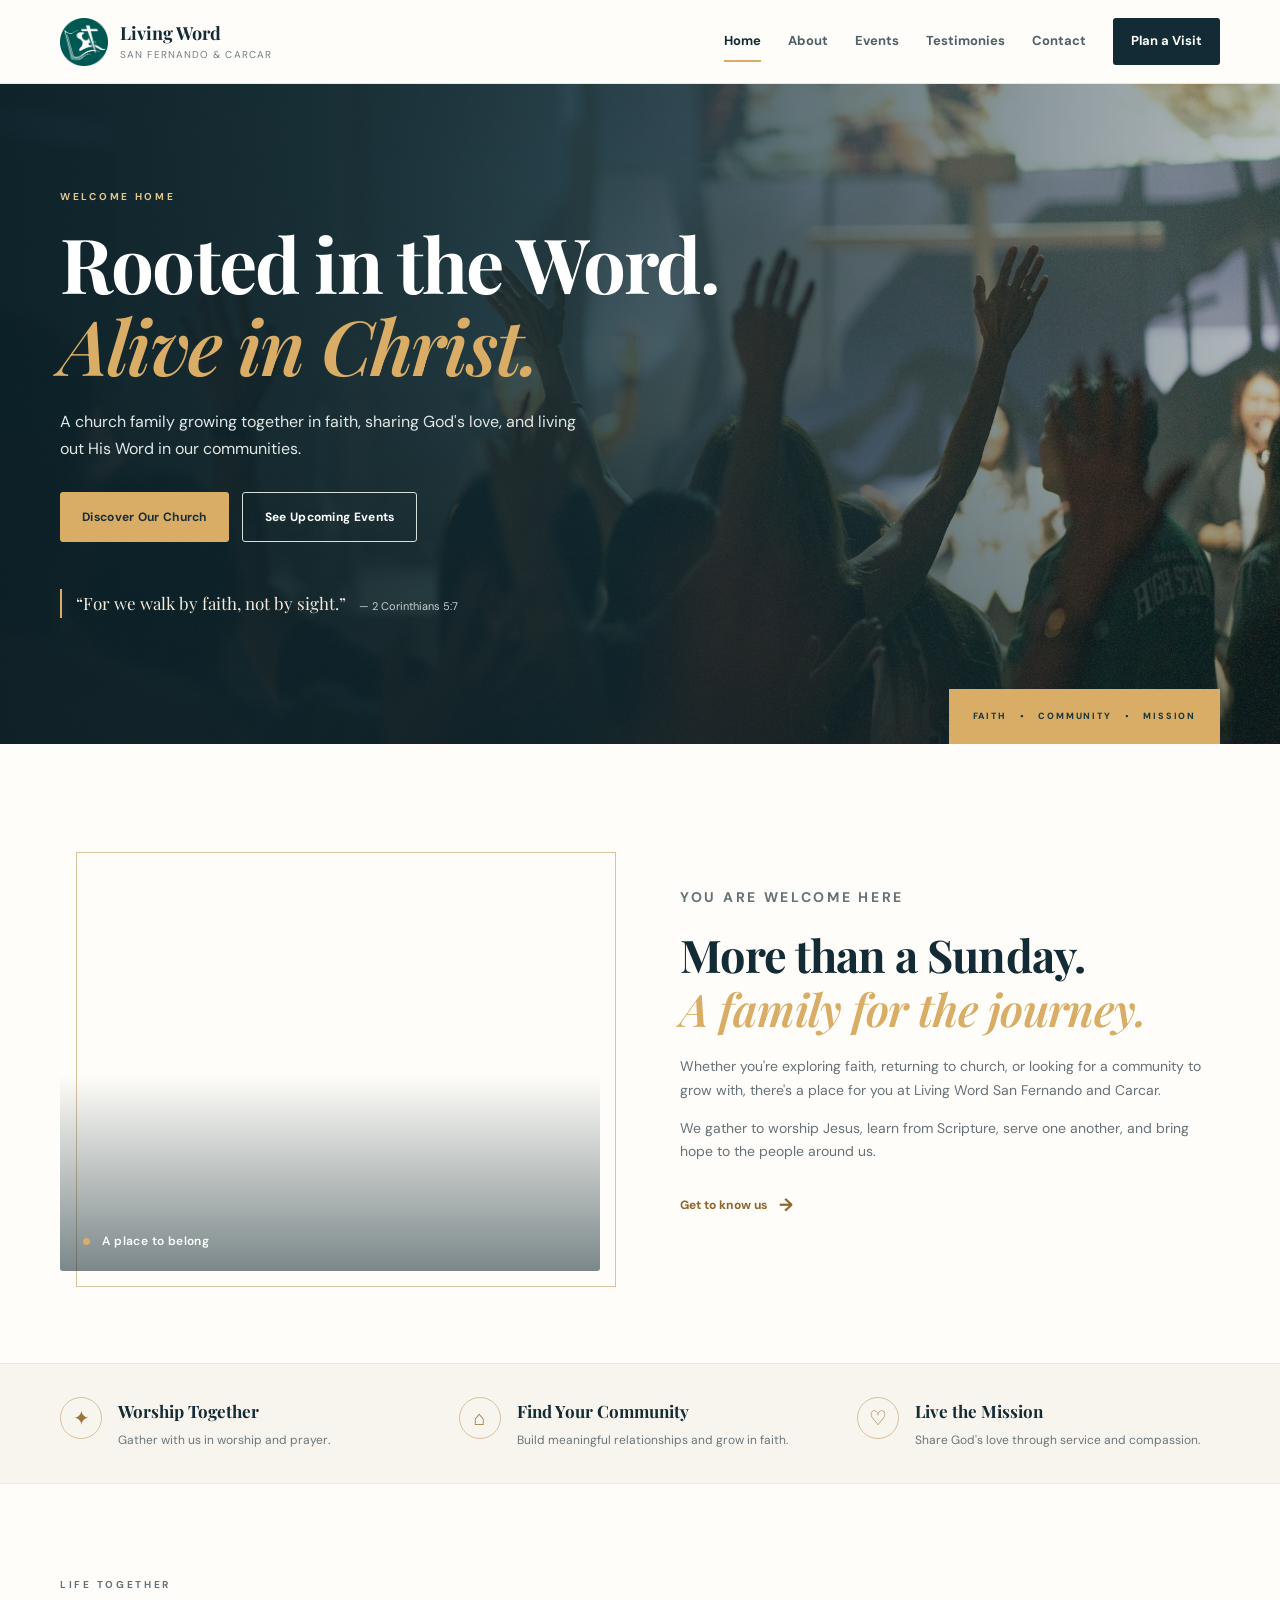
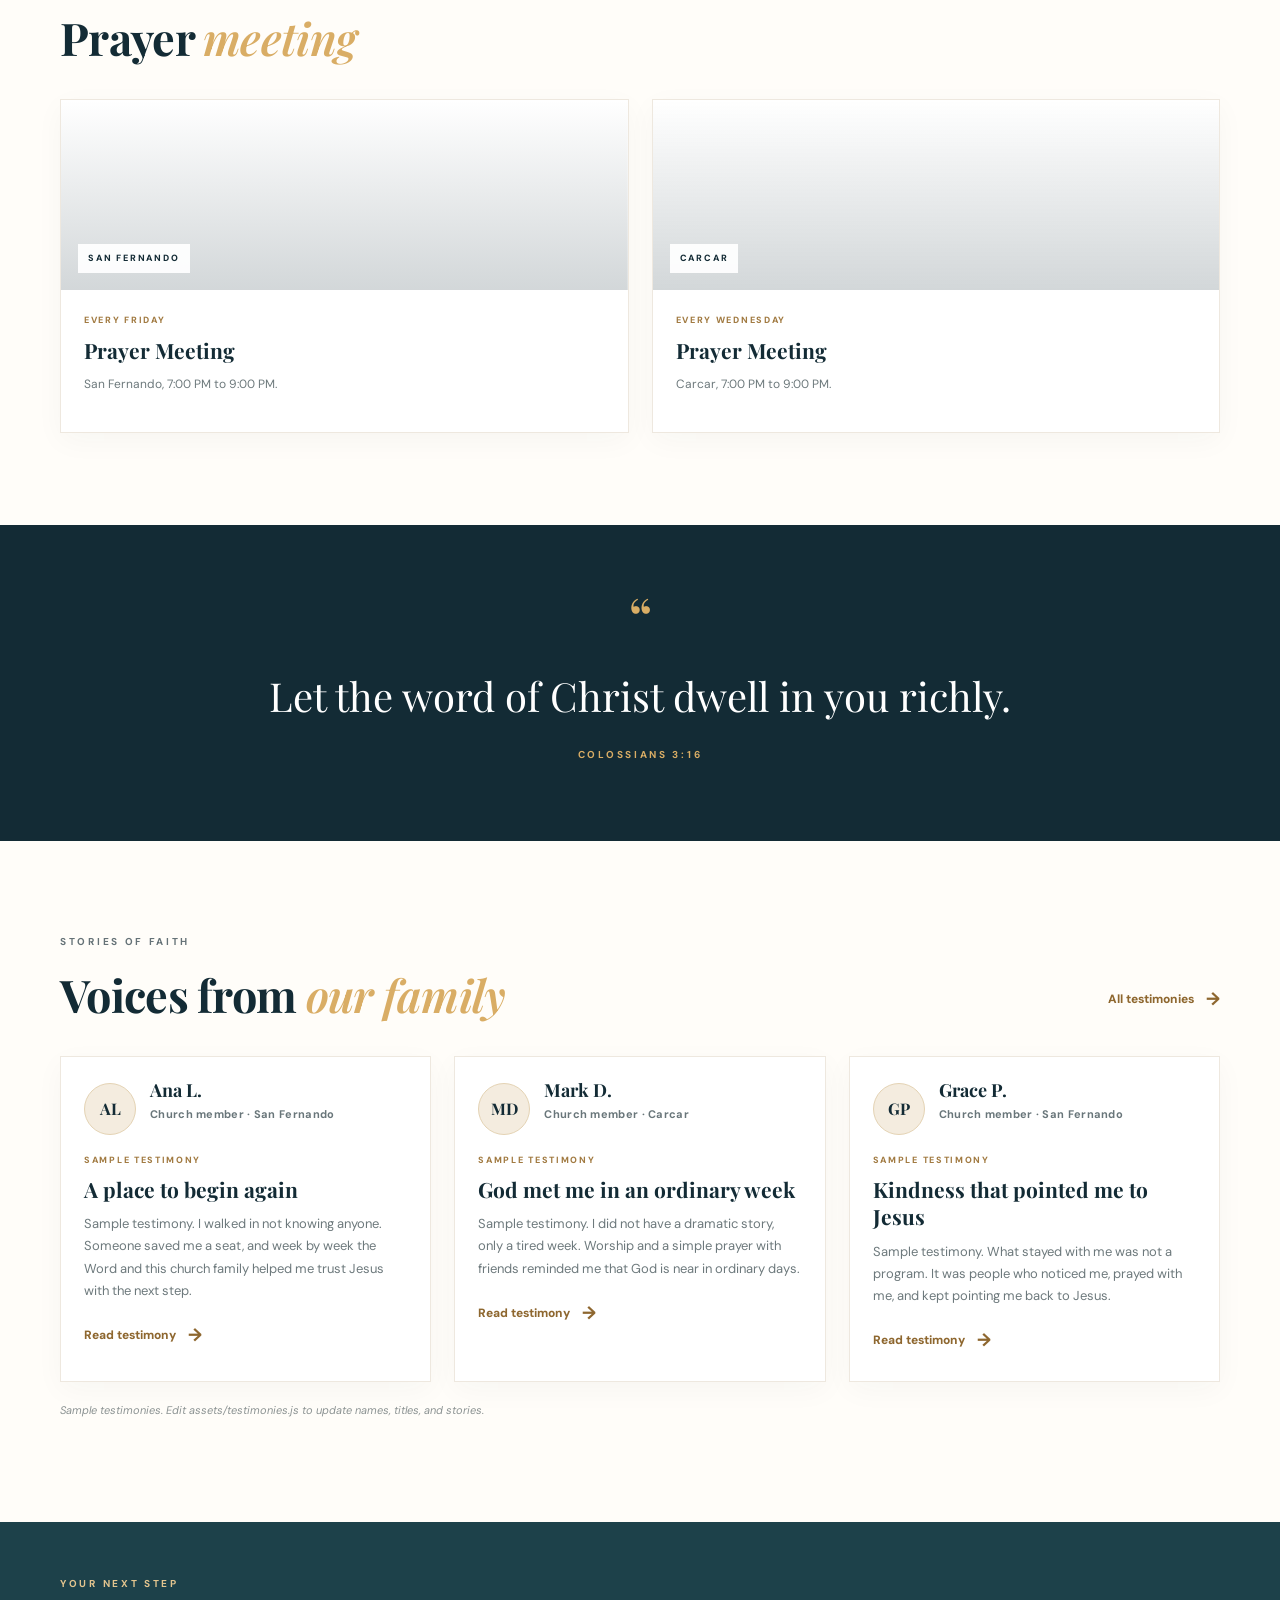
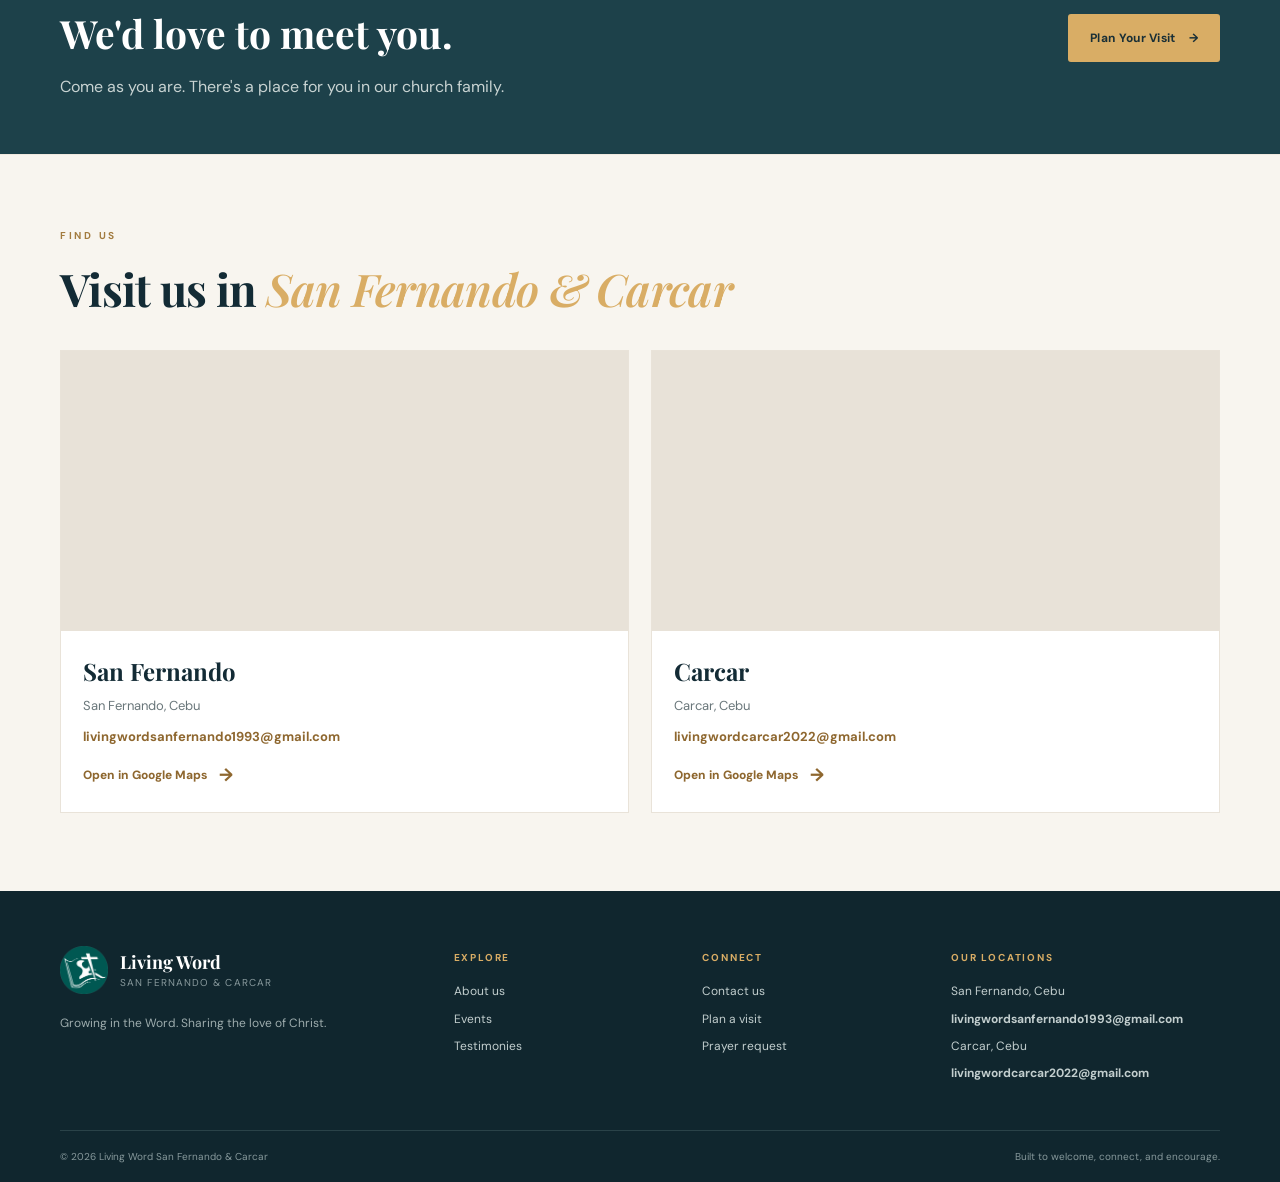
==== index.html @ b2cff666 "Add files via upload" ====
<!DOCTYPE html>
<html lang="en">
<head>
  <meta charset="UTF-8"><meta name="viewport" content="width=device-width, initial-scale=1.0">
  <meta name="description" content="Living Word San Fernando and Carcar — a community growing in faith, worship, and the Word of God.">
  <title>Living Word San Fernando & Carcar | Home</title>
  <link rel="preconnect" href="https://fonts.googleapis.com"><link rel="preconnect" href="https://fonts.gstatic.com" crossorigin>
  <link href="https://fonts.googleapis.com/css2?family=DM+Sans:wght@400;500;600;700&family=Playfair+Display:wght@600;700;800&display=swap" rel="stylesheet">
  <link rel="stylesheet" href="assets/style.css">
</head>
<body>
<header class="site-header"><div class="container nav-wrap">
  <a class="brand" href="index.html"><img class="brand-mark" src="assets/living-word-logo.png" alt=""><span><strong>Living Word</strong><small>San Fernando &amp; Carcar</small></span></a>
  <button class="menu-toggle" aria-label="Toggle navigation" aria-expanded="false">☰</button>
  <nav class="nav-links"><a class="active" href="index.html">Home</a><a href="about.html">About</a><a href="events.html">Events</a><a href="blog.html">Testimonies</a><a href="contact.html">Contact</a><a class="nav-cta" href="contact.html#visit">Plan a Visit</a></nav>
</div></header>
<main>
<section class="hero"><div class="hero-shade"></div><div class="container hero-content">
  <p class="eyebrow light">WELCOME HOME</p><h1>Rooted in the Word.<br><em>Alive in Christ.</em></h1>
  <p class="hero-copy">A church family growing together in faith, sharing God's love, and living out His Word in our communities.</p>
  <div class="hero-actions"><a class="button button-gold" href="about.html">Discover Our Church</a><a class="button button-outline" href="events.html">See Upcoming Events</a></div>
  <div class="hero-verse">“For we walk by faith, not by sight.” <span>— 2 Corinthians 5:7</span></div>
</div><div class="hero-badge"><span>FAITH</span><b>·</b><span>COMMUNITY</span><b>·</b><span>MISSION</span></div></section>
<section class="welcome section"><div class="container two-col"><div class="welcome-image image-card"><div class="image-caption"><span class="caption-dot"></span> A place to belong</div></div><div class="welcome-text"><p class="eyebrow">YOU ARE WELCOME HERE</p><h2>More than a Sunday.<br><em>A family for the journey.</em></h2><p>Whether you're exploring faith, returning to church, or looking for a community to grow with, there's a place for you at Living Word San Fernando and Carcar.</p><p>We gather to worship Jesus, learn from Scripture, serve one another, and bring hope to the people around us.</p><a class="text-link" href="about.html">Get to know us <span>→</span></a></div></div></section>
<section class="quick-info"><div class="container info-grid"><article><span class="info-icon">✦</span><div><h3>Worship Together</h3><p>Gather with us in worship and prayer.</p></div></article><article><span class="info-icon">⌂</span><div><h3>Find Your Community</h3><p>Build meaningful relationships and grow in faith.</p></div></article><article><span class="info-icon">♡</span><div><h3>Live the Mission</h3><p>Share God's love through service and compassion.</p></div></article></div></section>
<section class="section events-preview"><div class="container"><div class="section-heading"><div><p class="eyebrow">LIFE TOGETHER</p><h2>Prayer <em>meeting</em></h2></div></div><div class="cards cards-two">
<article class="event-card"><div class="event-art art-prayer"><span>SAN FERNANDO</span></div><div class="card-body"><p class="card-kicker">EVERY FRIDAY</p><h3>Prayer Meeting</h3><p>San Fernando, 7:00 PM to 9:00 PM.</p></div></article>
<article class="event-card"><div class="event-art art-prayer"><span>CARCAR</span></div><div class="card-body"><p class="card-kicker">EVERY WEDNESDAY</p><h3>Prayer Meeting</h3><p>Carcar, 7:00 PM to 9:00 PM.</p></div></article>
</div></div></section>
<section class="scripture-band"><div class="container scripture-inner"><span class="quote-mark">“</span><blockquote>Let the word of Christ dwell in you richly.</blockquote><p>COLOSSIANS 3:16</p></div></section>
<section class="section latest-blog"><div class="container"><div class="section-heading"><div><p class="eyebrow">STORIES OF FAITH</p><h2>Voices from <em>our family</em></h2></div><a class="text-link" href="blog.html">All testimonies <span>→</span></a></div><div class="cards three" id="home-testimonies"></div><p class="note">Sample testimonies. Edit assets/testimonies.js to update names, titles, and stories.</p></div></section>
<section class="visit-cta"><div class="container cta-inner"><div><p class="eyebrow light">YOUR NEXT STEP</p><h2>We'd love to meet you.</h2><p>Come as you are. There's a place for you in our church family.</p></div><a class="button button-gold" href="contact.html#visit">Plan Your Visit <span>→</span></a></div></section>
</main>
<section class="campus-maps" id="locations"><div class="container"><div class="section-heading"><div><p class="eyebrow">FIND US</p><h2>Visit us in <em>San Fernando &amp; Carcar</em></h2></div></div><div class="map-grid"><article class="map-card"><div class="map-frame"><iframe title="Map of Living Word San Fernando" src="https://maps.google.com/maps?q=10.1367821,123.6908747&amp;z=16&amp;output=embed" loading="lazy" referrerpolicy="no-referrer-when-downgrade" allowfullscreen></iframe></div><div class="map-copy"><h3>San Fernando</h3><p>San Fernando, Cebu</p><a class="campus-email" href="mailto:livingwordsanfernando1993@gmail.com">livingwordsanfernando1993@gmail.com</a><a class="text-link" href="https://maps.app.goo.gl/DPLAsow28SeNMZ887" target="_blank" rel="noopener noreferrer">Open in Google Maps <span>→</span></a></div></article><article class="map-card"><div class="map-frame"><iframe title="Map of Living Word Carcar" src="https://maps.google.com/maps?q=10.1063962,123.6336459&amp;z=17&amp;output=embed" loading="lazy" referrerpolicy="no-referrer-when-downgrade" allowfullscreen></iframe></div><div class="map-copy"><h3>Carcar</h3><p>Carcar, Cebu</p><a class="campus-email" href="mailto:livingwordcarcar2022@gmail.com">livingwordcarcar2022@gmail.com</a><a class="text-link" href="https://maps.app.goo.gl/1JaGDfbuyMipjUWK9" target="_blank" rel="noopener noreferrer">Open in Google Maps <span>→</span></a></div></article></div></div></section>
<footer class="site-footer"><div class="container footer-grid"><div><a class="brand footer-brand" href="index.html"><img class="brand-mark" src="assets/living-word-logo.png" alt=""><span><strong>Living Word</strong><small>San Fernando &amp; Carcar</small></span></a><p class="footer-copy">Growing in the Word. Sharing the love of Christ.</p></div><div><h4>Explore</h4><a href="about.html">About us</a><a href="events.html">Events</a><a href="blog.html">Testimonies</a></div><div><h4>Connect</h4><a href="contact.html">Contact us</a><a href="contact.html#visit">Plan a visit</a><a href="contact.html#prayer">Prayer request</a></div><div><h4>Our locations</h4><p>San Fernando, Cebu</p><a class="campus-email" href="mailto:livingwordsanfernando1993@gmail.com">livingwordsanfernando1993@gmail.com</a><p>Carcar, Cebu</p><a class="campus-email" href="mailto:livingwordcarcar2022@gmail.com">livingwordcarcar2022@gmail.com</a></div></div><div class="container footer-bottom"><span>© <span class="year"></span> Living Word San Fernando &amp; Carcar</span><span>Built to welcome, connect, and encourage.</span></div></footer>
<script src="assets/testimonies.js"></script><script src="assets/script.js"></script></body></html>
---- assets/style.css ----
:root{--navy:#132b35;--navy2:#1d3e47;--gold:#d9ad65;--cream:#f8f5ef;--paper:#fffdf9;--ink:#243238;--muted:#69767a;--line:#e9e3d9;--serif:"Playfair Display",Georgia,serif;--sans:"DM Sans",Arial,sans-serif}*{box-sizing:border-box}html{scroll-behavior:smooth}body{margin:0;background:var(--paper);color:var(--ink);font-family:var(--sans);line-height:1.7}a{color:inherit;text-decoration:none}img{max-width:100%}.container{width:min(1160px,calc(100% - 44px));margin:0 auto}.site-header{height:84px;background:#fffdf9f2;backdrop-filter:blur(14px);border-bottom:1px solid #ece7df;position:sticky;top:0;z-index:20}.nav-wrap{height:100%;display:flex;align-items:center;justify-content:space-between;gap:28px}.brand{display:flex;align-items:center;gap:12px;flex-shrink:0}.brand-mark{width:48px;height:48px;object-fit:contain;display:block;flex-shrink:0}.brand strong,.brand small{display:block;line-height:1.25}.brand strong{font-family:var(--serif);font-size:18px;color:var(--navy)}.brand small{font-size:10px;letter-spacing:1.1px;text-transform:uppercase;color:#738085;margin-top:4px}.nav-links{display:flex;align-items:center;gap:27px;font-size:13px;font-weight:700;color:#506066}.nav-links>a:not(.nav-cta){padding:9px 0;position:relative}.nav-links>a.active,.nav-links>a:hover{color:var(--navy)}.nav-links>a.active:after{content:"";position:absolute;left:0;right:0;bottom:0;height:2px;background:var(--gold)}.nav-cta{padding:12px 18px;background:var(--navy);color:white;border-radius:3px}.nav-cta:hover,.button-dark:hover{background:#244954}.menu-toggle{display:none;border:0;background:none;font-size:26px;color:var(--navy)}.hero{position:relative;min-height:660px;display:flex;align-items:center;background:linear-gradient(90deg,rgba(12,33,41,.94) 0%,rgba(16,43,51,.81) 46%,rgba(19,43,53,.3) 100%),url('hero-worship.jpg') center/cover no-repeat;color:white;overflow:hidden}.hero-shade{position:absolute;inset:0;background:linear-gradient(0deg,rgba(11,28,34,.32),transparent 50%);pointer-events:none}.hero-content{position:relative;padding:90px 0 112px}.eyebrow{font-size:10px;letter-spacing:2.7px;font-weight:700;color:#a27b3f;margin:0 0 17px}.eyebrow.light{color:#e4c58f}.hero h1,.page-hero h1{font-family:var(--serif);font-size:clamp(46px,6vw,76px);line-height:1.08;letter-spacing:-1.8px;margin:0 0 22px;max-width:720px}.hero h1 em,.page-hero h1 em,.welcome h2 em,.section-heading h2 em,.section h2 em,.contact-side h2 em{font-weight:600;color:var(--gold)}.hero-copy{max-width:520px;color:#e0e7e6;font-size:16px;margin-bottom:29px}.hero-actions{display:flex;gap:13px;flex-wrap:wrap}.button{display:inline-flex;align-items:center;justify-content:center;gap:13px;padding:14px 22px;border:0;border-radius:3px;font-family:var(--sans);font-size:12px;font-weight:700;letter-spacing:.3px;cursor:pointer;transition:.2s}.button-gold{background:var(--gold);color:#192f36}.button-gold:hover{background:#e8c58a;transform:translateY(-1px)}.button-outline{border:1px solid #d5dfdd;color:white;background:transparent}.button-outline:hover{background:#ffffff1a}.button-dark{background:var(--navy);color:white}.hero-verse{margin-top:47px;padding-left:14px;border-left:2px solid var(--gold);font-family:var(--serif);font-size:17px;color:#f4eadb}.hero-verse span{font-family:var(--sans);font-size:11px;color:#c6d0cd;margin-left:9px}.hero-badge{position:absolute;bottom:0;right:max(22px,calc((100% - 1160px)/2));display:flex;gap:13px;align-items:center;background:var(--gold);color:#1c343a;padding:15px 24px;font-size:9px;font-weight:800;letter-spacing:1.8px}.hero-badge b{font-size:15px}.section{padding:92px 0}.two-col{display:grid;grid-template-columns:1fr 1fr;gap:80px;align-items:center}.welcome-image{height:435px;position:relative;background:linear-gradient(0deg,rgba(14,39,46,.55),transparent 45%),url('https://images.unsplash.com/photo-1511632765486-a01980e01a18?auto=format&fit=crop&w=1000&q=85') center/cover;border-radius:3px}.image-card:before{content:"";position:absolute;inset:16px -16px -16px 16px;border:1px solid #d8c39f;z-index:-1}.image-caption{position:absolute;bottom:20px;left:23px;color:white;font-size:12px;font-weight:600;letter-spacing:.4px}.caption-dot{display:inline-block;width:7px;height:7px;border-radius:50%;background:var(--gold);margin-right:9px}.welcome-text h2,.section h2,.section-heading h2,.contact-main h2{font-family:var(--serif);font-size:clamp(32px,4vw,45px);line-height:1.2;color:var(--navy);margin:0 0 20px;letter-spacing:-.7px}.welcome-text p:not(.eyebrow),.section p{color:#657277}.welcome-text p{font-size:14px}.text-link{display:inline-flex;gap:12px;align-items:center;color:#8e672f;font-size:12px;font-weight:800;margin-top:12px}.text-link span{font-size:18px;transition:transform .2s}.text-link:hover span{transform:translateX(4px)}.quick-info{background:var(--cream);padding:33px 0;border-top:1px solid #f0e9df;border-bottom:1px solid #f0e9df}.info-grid{display:grid;grid-template-columns:repeat(3,1fr);gap:36px}.info-grid article{display:flex;gap:16px;align-items:flex-start}.info-icon{width:42px;height:42px;flex-shrink:0;display:grid;place-items:center;border:1px solid #d6c29f;color:#9b753c;font-size:20px;border-radius:50%}.info-grid h3{margin:0 0 4px;font-family:var(--serif);font-size:17px;color:var(--navy)}.info-grid p{margin:0;font-size:12px;color:var(--muted)}.events-preview,.latest-blog{background:var(--paper)}.section-heading{display:flex;justify-content:space-between;align-items:end;gap:28px;margin-bottom:35px}.section-heading h2{margin:0}.section-heading .text-link{margin-bottom:7px}.cards{display:grid;gap:23px}.cards.three{grid-template-columns:repeat(3,1fr)}.cards-two{grid-template-columns:1fr 1fr}.event-card,.blog-card{background:white;border:1px solid #eee8df;box-shadow:0 8px 28px rgba(25,45,49,.035);transition:transform .25s,box-shadow .25s}.event-card:hover,.blog-card:hover{transform:translateY(-4px);box-shadow:0 15px 35px rgba(25,45,49,.09)}.event-art,.blog-art,.feature-art,.event-row-art{background-size:cover;background-position:center}.event-art{height:190px;display:flex;align-items:end;padding:17px}.event-art span{background:#ffffffed;color:var(--navy);font-size:9px;letter-spacing:1.8px;font-weight:800;padding:7px 10px}.art-worship{background-image:linear-gradient(0deg,#132b3570,#132b3510),url('https://images.unsplash.com/photo-1507692049790-de58290a4334?auto=format&fit=crop&w=900&q=80')}.art-community{background-image:linear-gradient(0deg,#132b3560,#132b3510),url('https://images.unsplash.com/photo-1529156069898-49953e39b3ac?auto=format&fit=crop&w=900&q=80')}.art-youth{background-image:linear-gradient(0deg,#132b3560,#132b3510),url('https://images.unsplash.com/photo-1529390079861-591de354faf5?auto=format&fit=crop&w=900&q=80')}.art-bible{background-image:linear-gradient(0deg,#132b3530,#132b3500),url('https://images.unsplash.com/photo-1504052434569-70ad5836ab65?auto=format&fit=crop&w=900&q=80')}.art-prayer{background-image:linear-gradient(0deg,#132b3530,#132b3500),url('https://images.unsplash.com/photo-1470252649378-9c29740c9fa8?auto=format&fit=crop&w=900&q=80')}.art-love{background-image:linear-gradient(0deg,#132b3530,#132b3500),url('https://images.unsplash.com/photo-1511632765486-a01980e01a18?auto=format&fit=crop&w=900&q=80')}.card-body{padding:23px 23px 25px}.card-kicker{color:#a17a41!important;font-size:9px!important;letter-spacing:1.7px;font-weight:800;margin:0 0 8px!important}.card-body h3{font-family:var(--serif);font-size:21px;line-height:1.3;color:var(--navy);margin:0 0 10px}.card-body p:not(.card-kicker){font-size:12px;color:#6d797c;margin:0 0 13px}.card-body .text-link{margin-top:5px}.note{font-size:11px!important;color:#8b9292!important;font-style:italic;margin-top:19px}.scripture-band{background:var(--navy);color:white;padding:68px 0;text-align:center}.scripture-inner{max-width:800px}.quote-mark{font-family:var(--serif);font-size:60px;line-height:.8;color:var(--gold)}.scripture-band blockquote{font-family:var(--serif);font-size:clamp(27px,4vw,40px);margin:12px 0 16px}.scripture-band p{color:var(--gold);font-size:10px;letter-spacing:2.7px;font-weight:700}.visit-cta{background:#1d414a;padding:53px 0;color:white}.cta-inner{display:flex;align-items:center;justify-content:space-between;gap:30px}.cta-inner h2{font-family:var(--serif);font-size:39px;margin:0 0 7px}.cta-inner p:not(.eyebrow){color:#c8d3d2;margin:0}.cta-inner .eyebrow{margin-bottom:8px}.testimony-feature{grid-template-columns:1fr}.testimony-profile{display:flex;align-items:center;gap:14px;margin-bottom:16px}.avatar{width:52px;height:52px;border-radius:50%;display:grid;place-items:center;background:#f4ecdf;color:var(--navy);border:1px solid #e4d3b4;font-family:var(--serif);font-weight:700;font-size:16px;object-fit:cover}.avatar-lg{width:84px;height:84px;font-size:26px}.profile-meta{margin:0}.profile-meta strong{display:block;font-family:var(--serif);color:var(--navy);font-size:18px;line-height:1.2}.profile-meta span{display:block;margin-top:3px;font-size:11px;font-weight:700;letter-spacing:.3px;color:var(--muted)}.testimony-text{font-size:13px!important}#testimony-feature{scroll-margin-top:96px}.testimony-card[role="button"]{cursor:pointer}.testimony-card.is-selected{border-color:var(--gold);box-shadow:0 12px 30px rgba(162,123,63,.16)}.testimony-card[role="button"]:focus-visible{outline:2px solid var(--navy);outline-offset:3px}.campus-maps{background:var(--cream);padding:72px 0 78px;border-top:1px solid #f0e9df}.map-grid{display:grid;grid-template-columns:1fr 1fr;gap:22px}.map-card{background:white;border:1px solid var(--line);overflow:hidden}.map-frame{height:280px;background:#e8e2d8}.map-frame iframe{width:100%;height:100%;border:0;display:block}.map-copy{padding:20px 22px 22px}.map-copy h3{font-family:var(--serif);color:var(--navy);margin:0 0 4px;font-size:24px}.map-copy p{margin:0 0 8px;font-size:13px;color:var(--muted)}.campus-email{display:block;font-size:13px;font-weight:700;color:#8e672f;word-break:break-word}.map-copy .text-link{margin-top:12px}.side-location .campus-email{margin-top:6px;font-size:12px;color:#e4c58f}.location-panel .campus-email{margin-top:6px}.site-footer{background:#10262e;color:#c2cece;padding:55px 0 0}.footer-grid{display:grid;grid-template-columns:1.7fr 1fr 1fr 1.3fr;gap:42px;padding-bottom:39px}.footer-brand strong{color:white}.footer-brand small{color:#9caaaa}.footer-copy{font-size:12px;color:#9dacad;margin-top:19px}.footer-grid h4{font-size:10px;text-transform:uppercase;letter-spacing:1.8px;color:var(--gold);margin:3px 0 15px}.footer-grid>div:not(:first-child) a,.footer-grid>div:not(:first-child) p{display:block;font-size:12px;margin:7px 0;color:#c2cece}.footer-grid small{font-size:10px;color:#899a9d}.footer-bottom{border-top:1px solid #2a4248;padding:17px 0;display:flex;justify-content:space-between;gap:20px;font-size:10px;color:#87999c}.page-hero{background:linear-gradient(90deg,rgba(14,39,47,.96),rgba(14,39,47,.75)),url('hero-worship.jpg') center 45%/cover;color:white;padding:96px 0 100px}.page-hero h1{font-size:clamp(42px,5.6vw,66px);margin-bottom:17px}.page-hero p:not(.eyebrow){color:#d2dcda;max-width:600px;margin:0}.narrow{max-width:800px}.narrow h2{margin-bottom:25px}.narrow p{font-size:15px}.location-panels{display:grid;gap:14px}.location-panel{display:flex;gap:18px;align-items:flex-start;background:var(--cream);padding:25px;border:1px solid var(--line)}.location-panel>span,.side-location>span{font-family:var(--serif);font-size:28px;color:#b28a4d}.location-panel h3,.side-location h3{font-family:var(--serif);color:var(--navy);margin:0;font-size:19px}.location-panel p,.side-location p{margin:4px 0!important;font-size:12px}.location-panel small,.side-location small{font-size:10px;color:#818d8e}.section-intro{max-width:390px;font-size:12px;margin:0}.event-list{display:grid;gap:16px}.event-row{display:grid;grid-template-columns:90px 165px 1fr auto;gap:22px;align-items:center;padding:20px;border:1px solid var(--line);background:white}.date-box{display:flex;flex-direction:column;align-items:center;text-align:center;color:var(--navy);line-height:1.2}.date-box span{font-size:8px;letter-spacing:1px;font-weight:800;color:#9e783f}.date-box strong{font-family:var(--serif);font-size:35px;margin:4px 0}.date-box small{font-size:10px;color:#7c898a}.event-row-art{height:125px}.event-row-copy h3{font-family:var(--serif);font-size:21px;color:var(--navy);margin:0 0 5px}.event-row-copy p:not(.card-kicker){font-size:12px;margin:0 0 8px}.event-meta{font-size:10px;color:#8b9696}.event-row>.text-link{white-space:nowrap}.center-cta{text-align:center;background:var(--cream);padding:42px 20px;margin-top:48px}.center-cta h2{font-size:30px;margin-bottom:8px}.center-cta p{font-size:13px;margin:0 0 17px}.blog-feature{display:grid;grid-template-columns:1.05fr 1fr;gap:0;background:var(--cream);margin-bottom:75px}.feature-art{min-height:365px}.feature-copy{padding:43px;align-self:center}.feature-copy h2{font-family:var(--serif);font-size:36px;color:var(--navy);line-height:1.2;margin:0 0 16px}.feature-copy p:not(.card-kicker){font-size:13px}.blog-heading{scroll-margin-top:110px}.search-wrap{display:flex;align-items:center;gap:9px;border:1px solid var(--line);padding:9px 13px;background:white;color:#9b783f}.search-wrap input{border:0;outline:0;font:inherit;font-size:12px;width:180px}.article-label{display:inline-block;font-size:9px;text-transform:uppercase;letter-spacing:1px;color:#8a9696;border-top:1px solid var(--line);padding-top:9px}.empty-state{text-align:center;padding:40px;color:var(--muted)}.contact-layout{display:grid;grid-template-columns:1.15fr .85fr;gap:55px;align-items:start}.contact-main h2{margin-bottom:14px}.contact-main>p:not(.eyebrow){font-size:13px}.contact-form{margin-top:27px;display:grid;gap:17px}.form-row{display:grid;grid-template-columns:1fr 1fr;gap:15px}.contact-form label{display:grid;gap:7px;font-size:11px;font-weight:700;color:var(--navy)}.contact-form input,.contact-form select,.contact-form textarea{width:100%;padding:13px 14px;border:1px solid #e2ddd4;background:white;border-radius:2px;font:400 12px var(--sans);color:var(--ink);outline-color:#c8a46b}.contact-form textarea{resize:vertical}.contact-form .button{justify-self:start}.form-feedback{font-size:11px!important;color:#8b672f!important;margin:0}.contact-side{background:var(--navy);padding:37px 32px;color:white}.contact-side h2{font-family:var(--serif);font-size:38px;line-height:1.15;margin:0 0 17px}.contact-side>p:not(.eyebrow){font-size:12px;color:#c8d4d3}.side-divider{height:1px;background:#3b555b;margin:27px 0}.side-location{display:flex;gap:15px;margin-bottom:21px}.side-location h3{color:white}.side-location p{color:#d0d9d8}.side-location small{color:#9fb0b0}.side-note{background:#1d3d45;padding:14px;font-size:10px;color:#bdcccc;margin-top:26px}.prayer-box{display:flex;gap:14px;background:var(--cream);padding:19px;margin-top:27px}.prayer-box h3{font-family:var(--serif);font-size:17px;color:var(--navy);margin:0}.prayer-box p{font-size:11px;margin:4px 0 0}.prayer-box .info-icon{width:36px;height:36px}.hidden,[hidden]{display:none!important}@media(max-width:900px){.map-grid{grid-template-columns:1fr}.nav-links{gap:16px}.two-col{gap:45px}.footer-grid{grid-template-columns:1.4fr 1fr 1fr;gap:25px}.footer-grid>div:last-child{grid-column:2/4}.event-row{grid-template-columns:70px 120px 1fr;gap:15px}.event-row>.text-link{grid-column:3;justify-self:start;margin-top:-6px}.event-row-art{height:110px}.contact-layout{gap:30px}}@media(max-width:720px){.campus-maps{padding:52px 0 56px}.map-frame{height:230px}.container{width:min(100% - 34px,560px)}.site-header{height:72px}.brand-mark{width:42px;height:42px}.brand strong{font-size:16px}.brand small{font-size:8px;letter-spacing:.8px}.menu-toggle{display:block}.nav-links{display:none;position:absolute;top:71px;left:0;right:0;background:#fffdf9;padding:15px 24px 23px;border-bottom:1px solid var(--line);box-shadow:0 12px 20px #152c3212;flex-direction:column;align-items:stretch;gap:7px}.nav-links.open{display:flex}.nav-links>a:not(.nav-cta){padding:10px 0}.nav-links>a.active:after{display:none}.nav-cta{text-align:center;margin-top:5px}.hero{min-height:630px;background-position:58% center}.hero-content{padding:76px 0 112px}.hero h1{font-size:48px}.hero-copy{font-size:14px}.hero-verse{font-size:14px;max-width:340px}.hero-verse span{display:block;margin:7px 0 0}.hero-badge{left:17px;right:auto;gap:8px;padding:13px 15px;font-size:8px}.section{padding:65px 0}.two-col{grid-template-columns:1fr;gap:40px}.welcome-image{height:320px;margin-right:13px}.welcome-text h2,.section h2,.section-heading h2,.contact-main h2{font-size:34px}.info-grid{grid-template-columns:1fr;gap:23px}.cards.three,.cards-two{grid-template-columns:1fr;gap:17px}.event-art{height:210px}.section-heading{align-items:flex-start;flex-direction:column;gap:10px;margin-bottom:25px}.section-heading .text-link{margin-top:0}.cta-inner{align-items:flex-start;flex-direction:column}.cta-inner h2{font-size:33px}.footer-grid{grid-template-columns:1fr 1fr;gap:27px}.footer-grid>div:last-child{grid-column:auto}.footer-bottom{flex-direction:column;gap:5px}.page-hero{padding:72px 0 75px}.page-hero h1{font-size:45px}.event-row{grid-template-columns:65px 1fr;gap:15px;padding:14px}.date-box{grid-row:span 2}.event-row-art{height:110px}.event-row-copy{grid-column:2}.event-row>.text-link{grid-column:2;margin:0}.event-row-copy h3{font-size:19px}.blog-feature{grid-template-columns:1fr;margin-bottom:50px}.feature-art{min-height:240px}.feature-copy{padding:27px}.feature-copy h2{font-size:31px}.search-wrap{width:100%}.search-wrap input{width:100%}.contact-layout{grid-template-columns:1fr}.contact-side{padding:30px 24px}.form-row{grid-template-columns:1fr}.scripture-band{padding:55px 0}}@media(prefers-reduced-motion:reduce){html{scroll-behavior:auto}*,*:before,*:after{transition:none!important}}
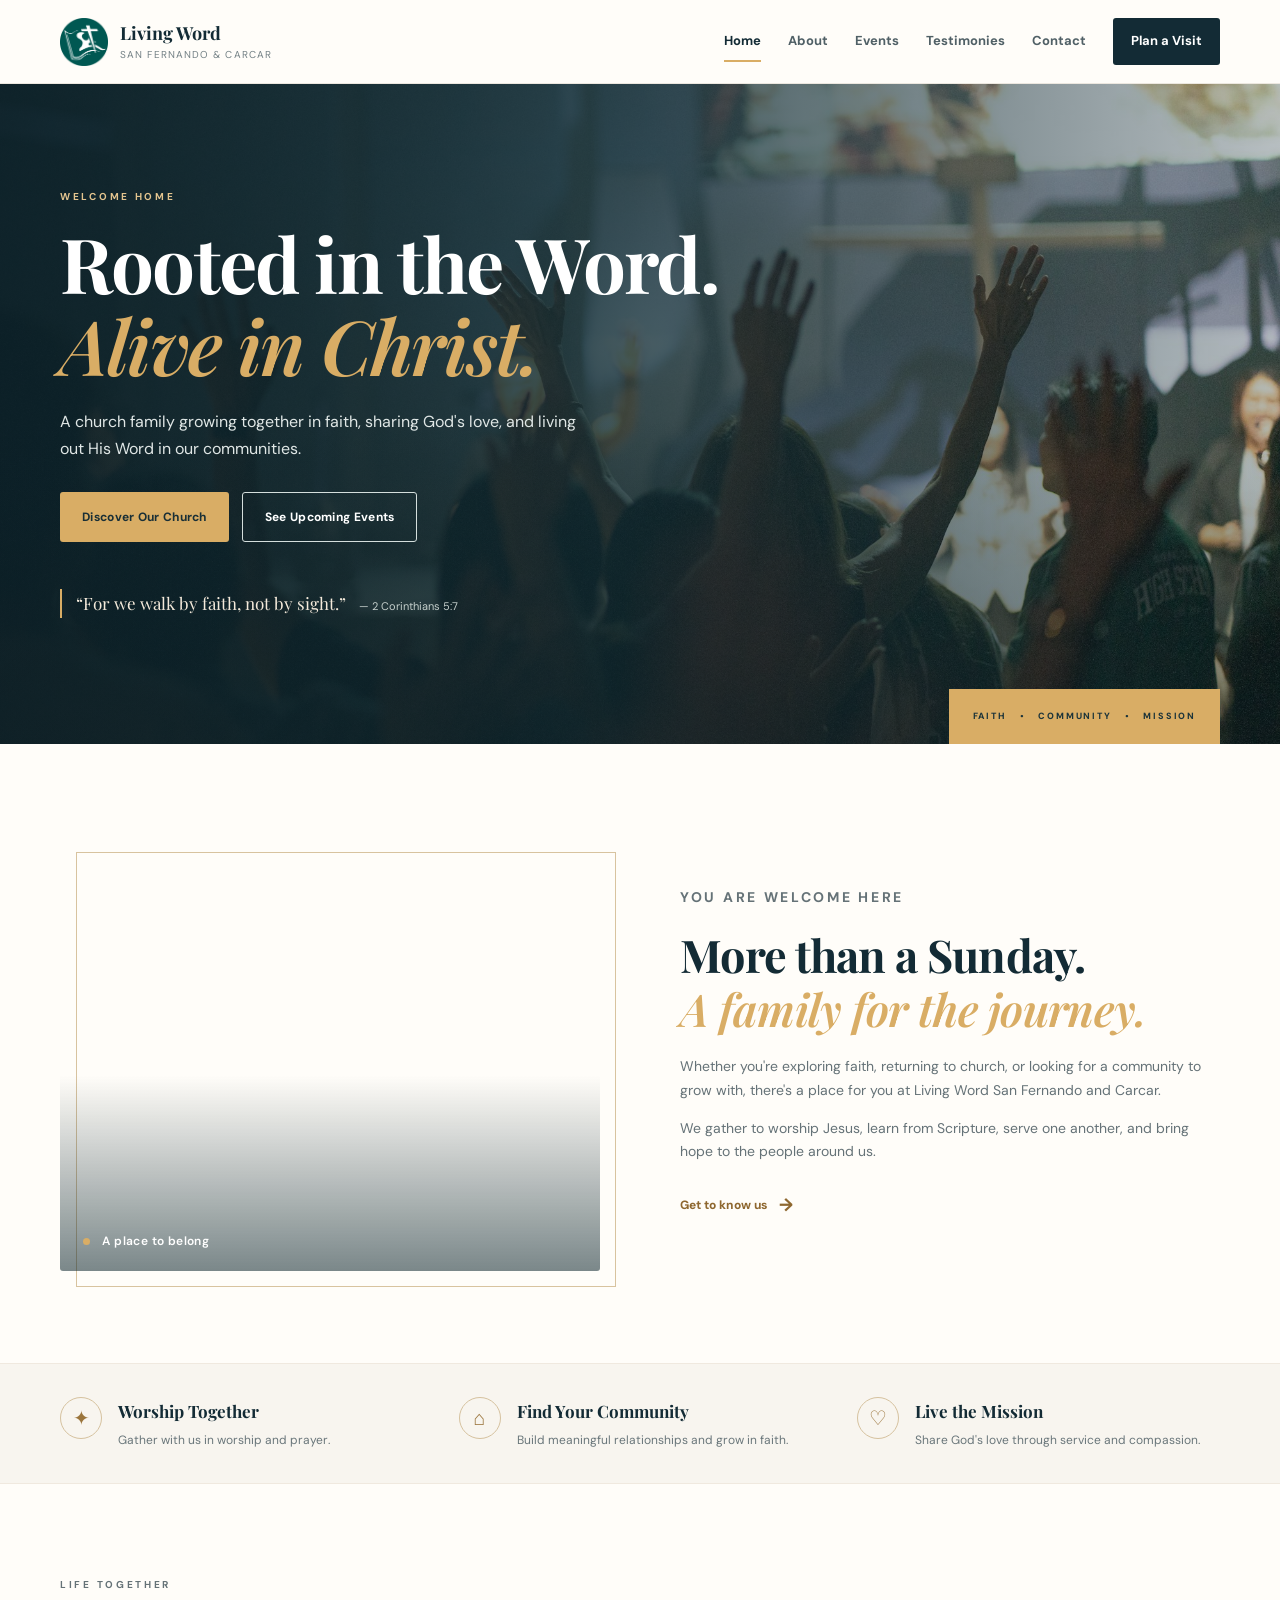
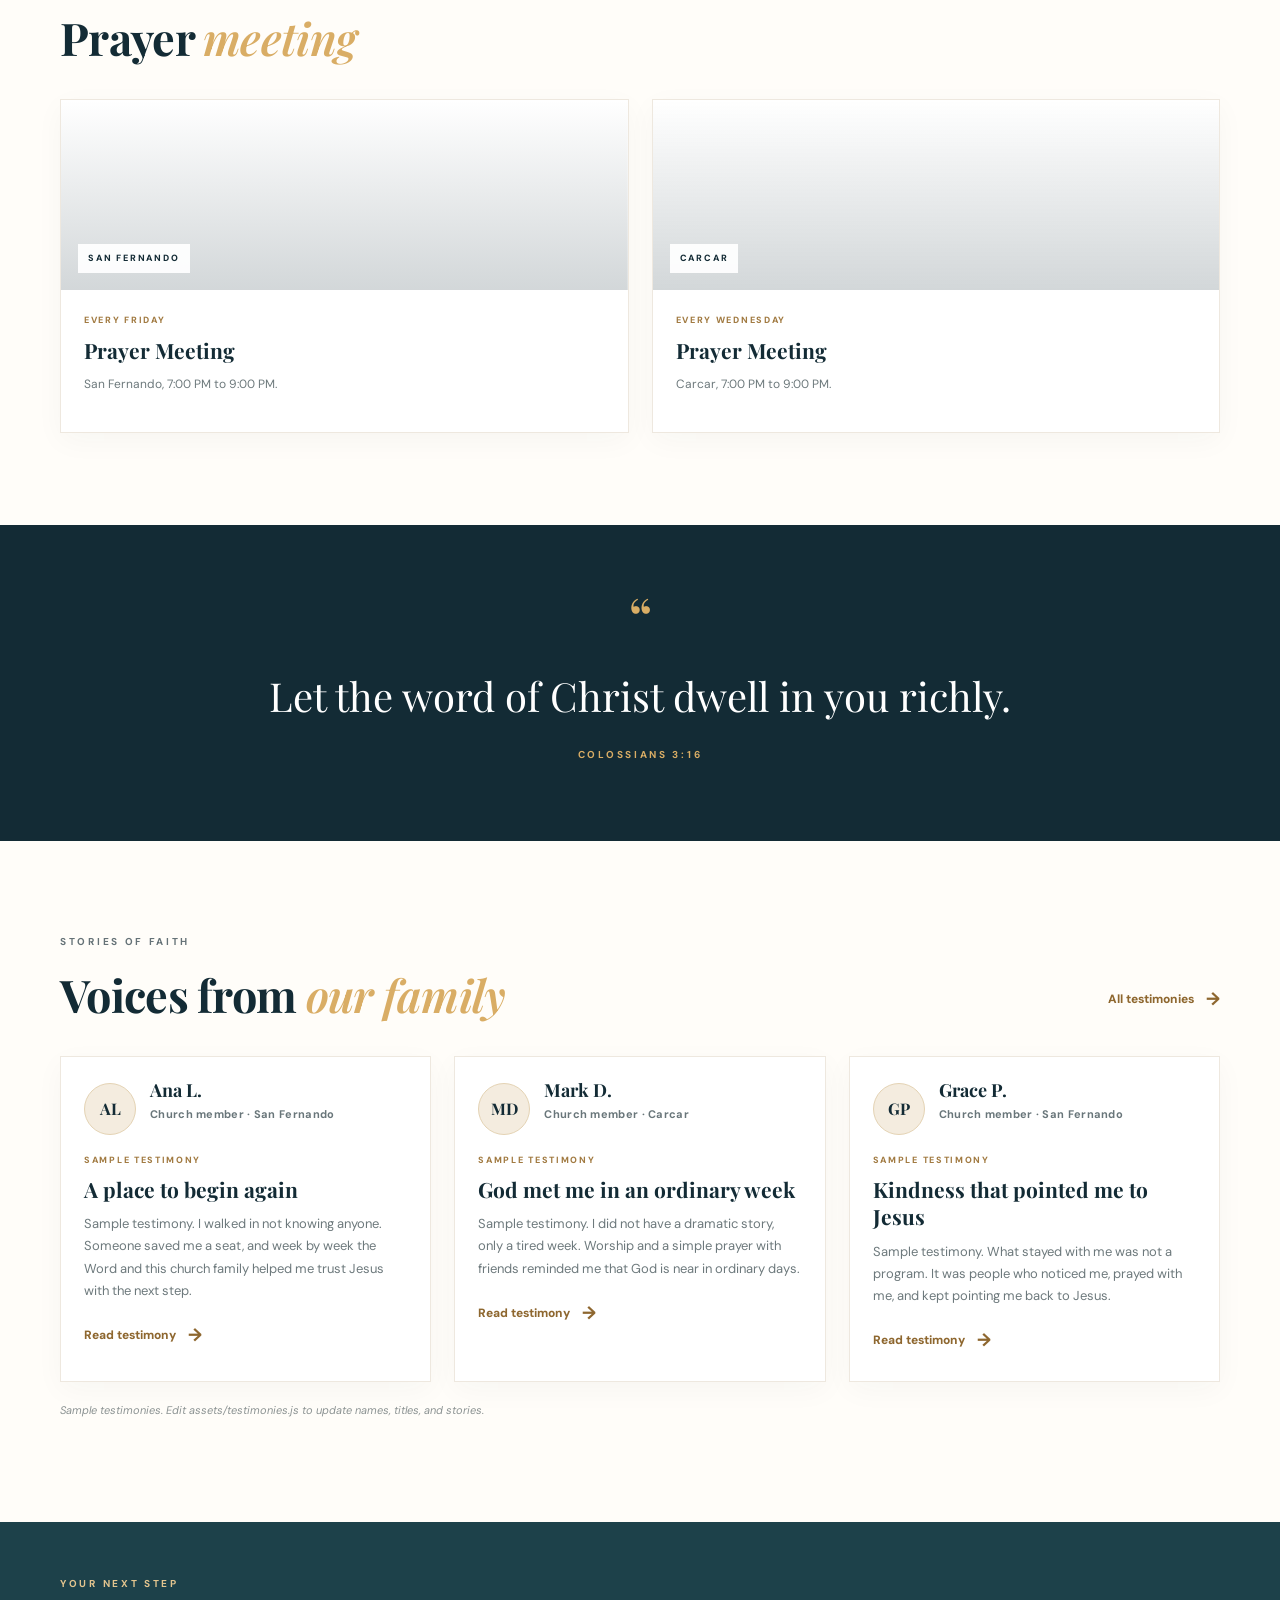
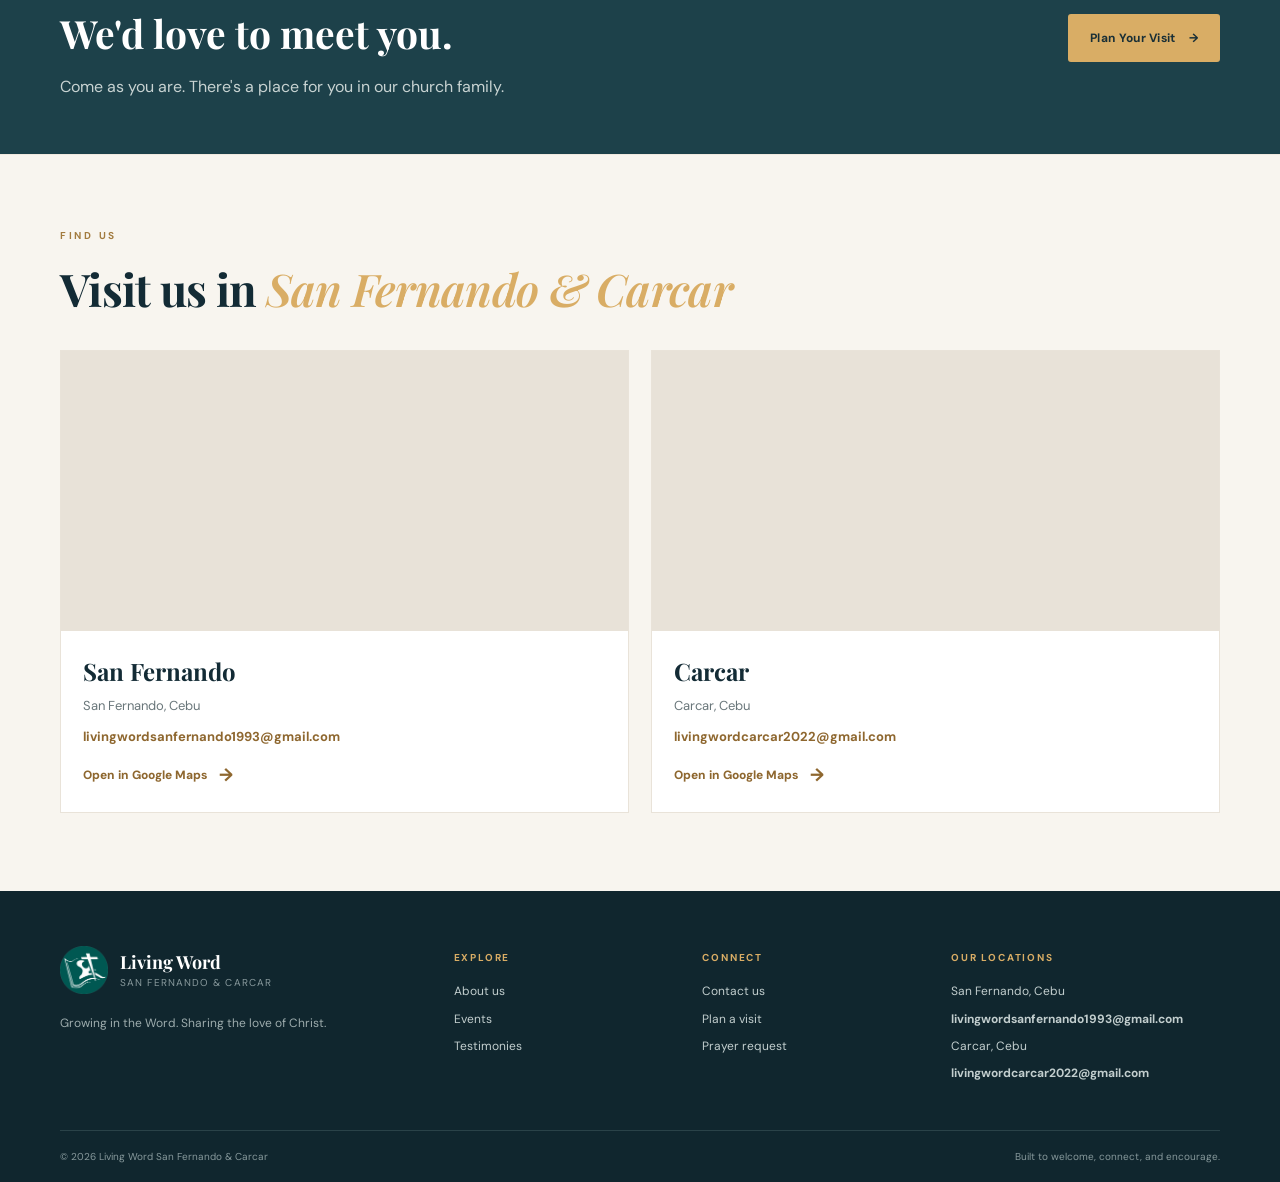
==== commit 2927a3d6: "Add files via upload" ====
--- a/index.html
+++ b/index.html
@@ -1,36 +1,36 @@
-<!DOCTYPE html>
-<html lang="en">
-<head>
-  <meta charset="UTF-8"><meta name="viewport" content="width=device-width, initial-scale=1.0">
-  <meta name="description" content="Living Word San Fernando and Carcar — a community growing in faith, worship, and the Word of God.">
-  <title>Living Word San Fernando & Carcar | Home</title>
-  <link rel="preconnect" href="https://fonts.googleapis.com"><link rel="preconnect" href="https://fonts.gstatic.com" crossorigin>
-  <link href="https://fonts.googleapis.com/css2?family=DM+Sans:wght@400;500;600;700&family=Playfair+Display:wght@600;700;800&display=swap" rel="stylesheet">
-  <link rel="stylesheet" href="assets/style.css">
-</head>
-<body>
-<header class="site-header"><div class="container nav-wrap">
-  <a class="brand" href="index.html"><img class="brand-mark" src="assets/living-word-logo.png" alt=""><span><strong>Living Word</strong><small>San Fernando &amp; Carcar</small></span></a>
-  <button class="menu-toggle" aria-label="Toggle navigation" aria-expanded="false">☰</button>
-  <nav class="nav-links"><a class="active" href="index.html">Home</a><a href="about.html">About</a><a href="events.html">Events</a><a href="blog.html">Testimonies</a><a href="contact.html">Contact</a><a class="nav-cta" href="contact.html#visit">Plan a Visit</a></nav>
-</div></header>
-<main>
-<section class="hero"><div class="hero-shade"></div><div class="container hero-content">
-  <p class="eyebrow light">WELCOME HOME</p><h1>Rooted in the Word.<br><em>Alive in Christ.</em></h1>
-  <p class="hero-copy">A church family growing together in faith, sharing God's love, and living out His Word in our communities.</p>
-  <div class="hero-actions"><a class="button button-gold" href="about.html">Discover Our Church</a><a class="button button-outline" href="events.html">See Upcoming Events</a></div>
-  <div class="hero-verse">“For we walk by faith, not by sight.” <span>— 2 Corinthians 5:7</span></div>
-</div><div class="hero-badge"><span>FAITH</span><b>·</b><span>COMMUNITY</span><b>·</b><span>MISSION</span></div></section>
-<section class="welcome section"><div class="container two-col"><div class="welcome-image image-card"><div class="image-caption"><span class="caption-dot"></span> A place to belong</div></div><div class="welcome-text"><p class="eyebrow">YOU ARE WELCOME HERE</p><h2>More than a Sunday.<br><em>A family for the journey.</em></h2><p>Whether you're exploring faith, returning to church, or looking for a community to grow with, there's a place for you at Living Word San Fernando and Carcar.</p><p>We gather to worship Jesus, learn from Scripture, serve one another, and bring hope to the people around us.</p><a class="text-link" href="about.html">Get to know us <span>→</span></a></div></div></section>
-<section class="quick-info"><div class="container info-grid"><article><span class="info-icon">✦</span><div><h3>Worship Together</h3><p>Gather with us in worship and prayer.</p></div></article><article><span class="info-icon">⌂</span><div><h3>Find Your Community</h3><p>Build meaningful relationships and grow in faith.</p></div></article><article><span class="info-icon">♡</span><div><h3>Live the Mission</h3><p>Share God's love through service and compassion.</p></div></article></div></section>
-<section class="section events-preview"><div class="container"><div class="section-heading"><div><p class="eyebrow">LIFE TOGETHER</p><h2>Prayer <em>meeting</em></h2></div></div><div class="cards cards-two">
-<article class="event-card"><div class="event-art art-prayer"><span>SAN FERNANDO</span></div><div class="card-body"><p class="card-kicker">EVERY FRIDAY</p><h3>Prayer Meeting</h3><p>San Fernando, 7:00 PM to 9:00 PM.</p></div></article>
-<article class="event-card"><div class="event-art art-prayer"><span>CARCAR</span></div><div class="card-body"><p class="card-kicker">EVERY WEDNESDAY</p><h3>Prayer Meeting</h3><p>Carcar, 7:00 PM to 9:00 PM.</p></div></article>
-</div></div></section>
-<section class="scripture-band"><div class="container scripture-inner"><span class="quote-mark">“</span><blockquote>Let the word of Christ dwell in you richly.</blockquote><p>COLOSSIANS 3:16</p></div></section>
-<section class="section latest-blog"><div class="container"><div class="section-heading"><div><p class="eyebrow">STORIES OF FAITH</p><h2>Voices from <em>our family</em></h2></div><a class="text-link" href="blog.html">All testimonies <span>→</span></a></div><div class="cards three" id="home-testimonies"></div><p class="note">Sample testimonies. Edit assets/testimonies.js to update names, titles, and stories.</p></div></section>
-<section class="visit-cta"><div class="container cta-inner"><div><p class="eyebrow light">YOUR NEXT STEP</p><h2>We'd love to meet you.</h2><p>Come as you are. There's a place for you in our church family.</p></div><a class="button button-gold" href="contact.html#visit">Plan Your Visit <span>→</span></a></div></section>
-</main>
-<section class="campus-maps" id="locations"><div class="container"><div class="section-heading"><div><p class="eyebrow">FIND US</p><h2>Visit us in <em>San Fernando &amp; Carcar</em></h2></div></div><div class="map-grid"><article class="map-card"><div class="map-frame"><iframe title="Map of Living Word San Fernando" src="https://maps.google.com/maps?q=10.1367821,123.6908747&amp;z=16&amp;output=embed" loading="lazy" referrerpolicy="no-referrer-when-downgrade" allowfullscreen></iframe></div><div class="map-copy"><h3>San Fernando</h3><p>San Fernando, Cebu</p><a class="campus-email" href="mailto:livingwordsanfernando1993@gmail.com">livingwordsanfernando1993@gmail.com</a><a class="text-link" href="https://maps.app.goo.gl/DPLAsow28SeNMZ887" target="_blank" rel="noopener noreferrer">Open in Google Maps <span>→</span></a></div></article><article class="map-card"><div class="map-frame"><iframe title="Map of Living Word Carcar" src="https://maps.google.com/maps?q=10.1063962,123.6336459&amp;z=17&amp;output=embed" loading="lazy" referrerpolicy="no-referrer-when-downgrade" allowfullscreen></iframe></div><div class="map-copy"><h3>Carcar</h3><p>Carcar, Cebu</p><a class="campus-email" href="mailto:livingwordcarcar2022@gmail.com">livingwordcarcar2022@gmail.com</a><a class="text-link" href="https://maps.app.goo.gl/1JaGDfbuyMipjUWK9" target="_blank" rel="noopener noreferrer">Open in Google Maps <span>→</span></a></div></article></div></div></section>
-<footer class="site-footer"><div class="container footer-grid"><div><a class="brand footer-brand" href="index.html"><img class="brand-mark" src="assets/living-word-logo.png" alt=""><span><strong>Living Word</strong><small>San Fernando &amp; Carcar</small></span></a><p class="footer-copy">Growing in the Word. Sharing the love of Christ.</p></div><div><h4>Explore</h4><a href="about.html">About us</a><a href="events.html">Events</a><a href="blog.html">Testimonies</a></div><div><h4>Connect</h4><a href="contact.html">Contact us</a><a href="contact.html#visit">Plan a visit</a><a href="contact.html#prayer">Prayer request</a></div><div><h4>Our locations</h4><p>San Fernando, Cebu</p><a class="campus-email" href="mailto:livingwordsanfernando1993@gmail.com">livingwordsanfernando1993@gmail.com</a><p>Carcar, Cebu</p><a class="campus-email" href="mailto:livingwordcarcar2022@gmail.com">livingwordcarcar2022@gmail.com</a></div></div><div class="container footer-bottom"><span>© <span class="year"></span> Living Word San Fernando &amp; Carcar</span><span>Built to welcome, connect, and encourage.</span></div></footer>
+<!DOCTYPE html>
+<html lang="en">
+<head>
+  <meta charset="UTF-8"><meta name="viewport" content="width=device-width, initial-scale=1.0">
+  <meta name="description" content="Living Word San Fernando and Carcar — a community growing in faith, worship, and the Word of God.">
+  <title>Living Word San Fernando & Carcar | Home</title>
+  <link rel="preconnect" href="https://fonts.googleapis.com"><link rel="preconnect" href="https://fonts.gstatic.com" crossorigin>
+  <link href="https://fonts.googleapis.com/css2?family=DM+Sans:wght@400;500;600;700&family=Playfair+Display:wght@600;700;800&display=swap" rel="stylesheet">
+  <link rel="stylesheet" href="assets/style.css">
+</head>
+<body>
+<header class="site-header"><div class="container nav-wrap">
+  <a class="brand" href="/"><img class="brand-mark" src="assets/living-word-logo.png" alt=""><span><strong>Living Word</strong><small>San Fernando &amp; Carcar</small></span></a>
+  <button class="menu-toggle" aria-label="Toggle navigation" aria-expanded="false">☰</button>
+  <nav class="nav-links"><a class="active" href="/">Home</a><a href="/about">About</a><a href="/events">Events</a><a href="/blog">Testimonies</a><a href="/contact">Contact</a><a class="nav-cta" href="/contact#visit">Plan a Visit</a></nav>
+</div></header>
+<main>
+<section class="hero"><div class="hero-shade"></div><div class="container hero-content">
+  <p class="eyebrow light">WELCOME HOME</p><h1>Rooted in the Word.<br><em>Alive in Christ.</em></h1>
+  <p class="hero-copy">A church family growing together in faith, sharing God's love, and living out His Word in our communities.</p>
+  <div class="hero-actions"><a class="button button-gold" href="/about">Discover Our Church</a><a class="button button-outline" href="/events">See Upcoming Events</a></div>
+  <div class="hero-verse">“For we walk by faith, not by sight.” <span>— 2 Corinthians 5:7</span></div>
+</div><div class="hero-badge"><span>FAITH</span><b>·</b><span>COMMUNITY</span><b>·</b><span>MISSION</span></div></section>
+<section class="welcome section"><div class="container two-col"><div class="welcome-image image-card"><div class="image-caption"><span class="caption-dot"></span> A place to belong</div></div><div class="welcome-text"><p class="eyebrow">YOU ARE WELCOME HERE</p><h2>More than a Sunday.<br><em>A family for the journey.</em></h2><p>Whether you're exploring faith, returning to church, or looking for a community to grow with, there's a place for you at Living Word San Fernando and Carcar.</p><p>We gather to worship Jesus, learn from Scripture, serve one another, and bring hope to the people around us.</p><a class="text-link" href="/about">Get to know us <span>→</span></a></div></div></section>
+<section class="quick-info"><div class="container info-grid"><article><span class="info-icon">✦</span><div><h3>Worship Together</h3><p>Gather with us in worship and prayer.</p></div></article><article><span class="info-icon">⌂</span><div><h3>Find Your Community</h3><p>Build meaningful relationships and grow in faith.</p></div></article><article><span class="info-icon">♡</span><div><h3>Live the Mission</h3><p>Share God's love through service and compassion.</p></div></article></div></section>
+<section class="section events-preview"><div class="container"><div class="section-heading"><div><p class="eyebrow">LIFE TOGETHER</p><h2>Prayer <em>meeting</em></h2></div></div><div class="cards cards-two">
+<article class="event-card"><div class="event-art art-prayer"><span>SAN FERNANDO</span></div><div class="card-body"><p class="card-kicker">EVERY FRIDAY</p><h3>Prayer Meeting</h3><p>San Fernando, 7:00 PM to 9:00 PM.</p></div></article>
+<article class="event-card"><div class="event-art art-prayer"><span>CARCAR</span></div><div class="card-body"><p class="card-kicker">EVERY WEDNESDAY</p><h3>Prayer Meeting</h3><p>Carcar, 7:00 PM to 9:00 PM.</p></div></article>
+</div></div></section>
+<section class="scripture-band"><div class="container scripture-inner"><span class="quote-mark">“</span><blockquote>Let the word of Christ dwell in you richly.</blockquote><p>COLOSSIANS 3:16</p></div></section>
+<section class="section latest-blog"><div class="container"><div class="section-heading"><div><p class="eyebrow">STORIES OF FAITH</p><h2>Voices from <em>our family</em></h2></div><a class="text-link" href="/blog">All testimonies <span>→</span></a></div><div class="cards three" id="home-testimonies"></div><p class="note">Sample testimonies. Edit assets/testimonies.js to update names, titles, and stories.</p></div></section>
+<section class="visit-cta"><div class="container cta-inner"><div><p class="eyebrow light">YOUR NEXT STEP</p><h2>We'd love to meet you.</h2><p>Come as you are. There's a place for you in our church family.</p></div><a class="button button-gold" href="/contact#visit">Plan Your Visit <span>→</span></a></div></section>
+</main>
+<section class="campus-maps" id="locations"><div class="container"><div class="section-heading"><div><p class="eyebrow">FIND US</p><h2>Visit us in <em>San Fernando &amp; Carcar</em></h2></div></div><div class="map-grid"><article class="map-card"><div class="map-frame"><iframe title="Map of Living Word San Fernando" src="https://maps.google.com/maps?q=10.1367821,123.6908747&amp;z=16&amp;output=embed" loading="lazy" referrerpolicy="no-referrer-when-downgrade" allowfullscreen></iframe></div><div class="map-copy"><h3>San Fernando</h3><p>San Fernando, Cebu</p><a class="campus-email" href="mailto:livingwordsanfernando1993@gmail.com">livingwordsanfernando1993@gmail.com</a><a class="text-link" href="https://maps.app.goo.gl/DPLAsow28SeNMZ887" target="_blank" rel="noopener noreferrer">Open in Google Maps <span>→</span></a></div></article><article class="map-card"><div class="map-frame"><iframe title="Map of Living Word Carcar" src="https://maps.google.com/maps?q=10.1063962,123.6336459&amp;z=17&amp;output=embed" loading="lazy" referrerpolicy="no-referrer-when-downgrade" allowfullscreen></iframe></div><div class="map-copy"><h3>Carcar</h3><p>Carcar, Cebu</p><a class="campus-email" href="mailto:livingwordcarcar2022@gmail.com">livingwordcarcar2022@gmail.com</a><a class="text-link" href="https://maps.app.goo.gl/1JaGDfbuyMipjUWK9" target="_blank" rel="noopener noreferrer">Open in Google Maps <span>→</span></a></div></article></div></div></section>
+<footer class="site-footer"><div class="container footer-grid"><div><a class="brand footer-brand" href="/"><img class="brand-mark" src="assets/living-word-logo.png" alt=""><span><strong>Living Word</strong><small>San Fernando &amp; Carcar</small></span></a><p class="footer-copy">Growing in the Word. Sharing the love of Christ.</p></div><div><h4>Explore</h4><a href="/about">About us</a><a href="/events">Events</a><a href="/blog">Testimonies</a></div><div><h4>Connect</h4><a href="/contact">Contact us</a><a href="/contact#visit">Plan a visit</a><a href="/contact#prayer">Prayer request</a></div><div><h4>Our locations</h4><p>San Fernando, Cebu</p><a class="campus-email" href="mailto:livingwordsanfernando1993@gmail.com">livingwordsanfernando1993@gmail.com</a><p>Carcar, Cebu</p><a class="campus-email" href="mailto:livingwordcarcar2022@gmail.com">livingwordcarcar2022@gmail.com</a></div></div><div class="container footer-bottom"><span>© <span class="year"></span> Living Word San Fernando &amp; Carcar</span><span>Built to welcome, connect, and encourage.</span></div></footer>
 <script src="assets/testimonies.js"></script><script src="assets/script.js"></script></body></html>
--- a/assets/style.css
+++ b/assets/style.css
@@ -1 +1 @@
- :root{--navy:#132b35;--navy2:#1d3e47;--gold:#d9ad65;--cream:#f8f5ef;--paper:#fffdf9;--ink:#243238;--muted:#69767a;--line:#e9e3d9;--serif:"Playfair Display",Georgia,serif;--sans:"DM Sans",Arial,sans-serif}*{box-sizing:border-box}html{scroll-behavior:smooth}body{margin:0;background:var(--paper);color:var(--ink);font-family:var(--sans);line-height:1.7}a{color:inherit;text-decoration:none}img{max-width:100%}.container{width:min(1160px,calc(100% - 44px));margin:0 auto}.site-header{height:84px;background:#fffdf9f2;backdrop-filter:blur(14px);border-bottom:1px solid #ece7df;position:sticky;top:0;z-index:20}.nav-wrap{height:100%;display:flex;align-items:center;justify-content:space-between;gap:28px}.brand{display:flex;align-items:center;gap:12px;flex-shrink:0}.brand-mark{width:48px;height:48px;object-fit:contain;display:block;flex-shrink:0}.brand strong,.brand small{display:block;line-height:1.25}.brand strong{font-family:var(--serif);font-size:18px;color:var(--navy)}.brand small{font-size:10px;letter-spacing:1.1px;text-transform:uppercase;color:#738085;margin-top:4px}.nav-links{display:flex;align-items:center;gap:27px;font-size:13px;font-weight:700;color:#506066}.nav-links>a:not(.nav-cta){padding:9px 0;position:relative}.nav-links>a.active,.nav-links>a:hover{color:var(--navy)}.nav-links>a.active:after{content:"";position:absolute;left:0;right:0;bottom:0;height:2px;background:var(--gold)}.nav-cta{padding:12px 18px;background:var(--navy);color:white;border-radius:3px}.nav-cta:hover,.button-dark:hover{background:#244954}.menu-toggle{display:none;border:0;background:none;font-size:26px;color:var(--navy)}.hero{position:relative;min-height:660px;display:flex;align-items:center;background:linear-gradient(90deg,rgba(12,33,41,.94) 0%,rgba(16,43,51,.81) 46%,rgba(19,43,53,.3) 100%),url('hero-worship.jpg') center/cover no-repeat;color:white;overflow:hidden}.hero-shade{position:absolute;inset:0;background:linear-gradient(0deg,rgba(11,28,34,.32),transparent 50%);pointer-events:none}.hero-content{position:relative;padding:90px 0 112px}.eyebrow{font-size:10px;letter-spacing:2.7px;font-weight:700;color:#a27b3f;margin:0 0 17px}.eyebrow.light{color:#e4c58f}.hero h1,.page-hero h1{font-family:var(--serif);font-size:clamp(46px,6vw,76px);line-height:1.08;letter-spacing:-1.8px;margin:0 0 22px;max-width:720px}.hero h1 em,.page-hero h1 em,.welcome h2 em,.section-heading h2 em,.section h2 em,.contact-side h2 em{font-weight:600;color:var(--gold)}.hero-copy{max-width:520px;color:#e0e7e6;font-size:16px;margin-bottom:29px}.hero-actions{display:flex;gap:13px;flex-wrap:wrap}.button{display:inline-flex;align-items:center;justify-content:center;gap:13px;padding:14px 22px;border:0;border-radius:3px;font-family:var(--sans);font-size:12px;font-weight:700;letter-spacing:.3px;cursor:pointer;transition:.2s}.button-gold{background:var(--gold);color:#192f36}.button-gold:hover{background:#e8c58a;transform:translateY(-1px)}.button-outline{border:1px solid #d5dfdd;color:white;background:transparent}.button-outline:hover{background:#ffffff1a}.button-dark{background:var(--navy);color:white}.hero-verse{margin-top:47px;padding-left:14px;border-left:2px solid var(--gold);font-family:var(--serif);font-size:17px;color:#f4eadb}.hero-verse span{font-family:var(--sans);font-size:11px;color:#c6d0cd;margin-left:9px}.hero-badge{position:absolute;bottom:0;right:max(22px,calc((100% - 1160px)/2));display:flex;gap:13px;align-items:center;background:var(--gold);color:#1c343a;padding:15px 24px;font-size:9px;font-weight:800;letter-spacing:1.8px}.hero-badge b{font-size:15px}.section{padding:92px 0}.two-col{display:grid;grid-template-columns:1fr 1fr;gap:80px;align-items:center}.welcome-image{height:435px;position:relative;background:linear-gradient(0deg,rgba(14,39,46,.55),transparent 45%),url('https://images.unsplash.com/photo-1511632765486-a01980e01a18?auto=format&fit=crop&w=1000&q=85') center/cover;border-radius:3px}.image-card:before{content:"";position:absolute;inset:16px -16px -16px 16px;border:1px solid #d8c39f;z-index:-1}.image-caption{position:absolute;bottom:20px;left:23px;color:white;font-size:12px;font-weight:600;letter-spacing:.4px}.caption-dot{display:inline-block;width:7px;height:7px;border-radius:50%;background:var(--gold);margin-right:9px}.welcome-text h2,.section h2,.section-heading h2,.contact-main h2{font-family:var(--serif);font-size:clamp(32px,4vw,45px);line-height:1.2;color:var(--navy);margin:0 0 20px;letter-spacing:-.7px}.welcome-text p:not(.eyebrow),.section p{color:#657277}.welcome-text p{font-size:14px}.text-link{display:inline-flex;gap:12px;align-items:center;color:#8e672f;font-size:12px;font-weight:800;margin-top:12px}.text-link span{font-size:18px;transition:transform .2s}.text-link:hover span{transform:translateX(4px)}.quick-info{background:var(--cream);padding:33px 0;border-top:1px solid #f0e9df;border-bottom:1px solid #f0e9df}.info-grid{display:grid;grid-template-columns:repeat(3,1fr);gap:36px}.info-grid article{display:flex;gap:16px;align-items:flex-start}.info-icon{width:42px;height:42px;flex-shrink:0;display:grid;place-items:center;border:1px solid #d6c29f;color:#9b753c;font-size:20px;border-radius:50%}.info-grid h3{margin:0 0 4px;font-family:var(--serif);font-size:17px;color:var(--navy)}.info-grid p{margin:0;font-size:12px;color:var(--muted)}.events-preview,.latest-blog{background:var(--paper)}.section-heading{display:flex;justify-content:space-between;align-items:end;gap:28px;margin-bottom:35px}.section-heading h2{margin:0}.section-heading .text-link{margin-bottom:7px}.cards{display:grid;gap:23px}.cards.three{grid-template-columns:repeat(3,1fr)}.cards-two{grid-template-columns:1fr 1fr}.event-card,.blog-card{background:white;border:1px solid #eee8df;box-shadow:0 8px 28px rgba(25,45,49,.035);transition:transform .25s,box-shadow .25s}.event-card:hover,.blog-card:hover{transform:translateY(-4px);box-shadow:0 15px 35px rgba(25,45,49,.09)}.event-art,.blog-art,.feature-art,.event-row-art{background-size:cover;background-position:center}.event-art{height:190px;display:flex;align-items:end;padding:17px}.event-art span{background:#ffffffed;color:var(--navy);font-size:9px;letter-spacing:1.8px;font-weight:800;padding:7px 10px}.art-worship{background-image:linear-gradient(0deg,#132b3570,#132b3510),url('https://images.unsplash.com/photo-1507692049790-de58290a4334?auto=format&fit=crop&w=900&q=80')}.art-community{background-image:linear-gradient(0deg,#132b3560,#132b3510),url('https://images.unsplash.com/photo-1529156069898-49953e39b3ac?auto=format&fit=crop&w=900&q=80')}.art-youth{background-image:linear-gradient(0deg,#132b3560,#132b3510),url('https://images.unsplash.com/photo-1529390079861-591de354faf5?auto=format&fit=crop&w=900&q=80')}.art-bible{background-image:linear-gradient(0deg,#132b3530,#132b3500),url('https://images.unsplash.com/photo-1504052434569-70ad5836ab65?auto=format&fit=crop&w=900&q=80')}.art-prayer{background-image:linear-gradient(0deg,#132b3530,#132b3500),url('https://images.unsplash.com/photo-1470252649378-9c29740c9fa8?auto=format&fit=crop&w=900&q=80')}.art-love{background-image:linear-gradient(0deg,#132b3530,#132b3500),url('https://images.unsplash.com/photo-1511632765486-a01980e01a18?auto=format&fit=crop&w=900&q=80')}.card-body{padding:23px 23px 25px}.card-kicker{color:#a17a41!important;font-size:9px!important;letter-spacing:1.7px;font-weight:800;margin:0 0 8px!important}.card-body h3{font-family:var(--serif);font-size:21px;line-height:1.3;color:var(--navy);margin:0 0 10px}.card-body p:not(.card-kicker){font-size:12px;color:#6d797c;margin:0 0 13px}.card-body .text-link{margin-top:5px}.note{font-size:11px!important;color:#8b9292!important;font-style:italic;margin-top:19px}.scripture-band{background:var(--navy);color:white;padding:68px 0;text-align:center}.scripture-inner{max-width:800px}.quote-mark{font-family:var(--serif);font-size:60px;line-height:.8;color:var(--gold)}.scripture-band blockquote{font-family:var(--serif);font-size:clamp(27px,4vw,40px);margin:12px 0 16px}.scripture-band p{color:var(--gold);font-size:10px;letter-spacing:2.7px;font-weight:700}.visit-cta{background:#1d414a;padding:53px 0;color:white}.cta-inner{display:flex;align-items:center;justify-content:space-between;gap:30px}.cta-inner h2{font-family:var(--serif);font-size:39px;margin:0 0 7px}.cta-inner p:not(.eyebrow){color:#c8d3d2;margin:0}.cta-inner .eyebrow{margin-bottom:8px}.testimony-feature{grid-template-columns:1fr}.testimony-profile{display:flex;align-items:center;gap:14px;margin-bottom:16px}.avatar{width:52px;height:52px;border-radius:50%;display:grid;place-items:center;background:#f4ecdf;color:var(--navy);border:1px solid #e4d3b4;font-family:var(--serif);font-weight:700;font-size:16px;object-fit:cover}.avatar-lg{width:84px;height:84px;font-size:26px}.profile-meta{margin:0}.profile-meta strong{display:block;font-family:var(--serif);color:var(--navy);font-size:18px;line-height:1.2}.profile-meta span{display:block;margin-top:3px;font-size:11px;font-weight:700;letter-spacing:.3px;color:var(--muted)}.testimony-text{font-size:13px!important}#testimony-feature{scroll-margin-top:96px}.testimony-card[role="button"]{cursor:pointer}.testimony-card.is-selected{border-color:var(--gold);box-shadow:0 12px 30px rgba(162,123,63,.16)}.testimony-card[role="button"]:focus-visible{outline:2px solid var(--navy);outline-offset:3px}.campus-maps{background:var(--cream);padding:72px 0 78px;border-top:1px solid #f0e9df}.map-grid{display:grid;grid-template-columns:1fr 1fr;gap:22px}.map-card{background:white;border:1px solid var(--line);overflow:hidden}.map-frame{height:280px;background:#e8e2d8}.map-frame iframe{width:100%;height:100%;border:0;display:block}.map-copy{padding:20px 22px 22px}.map-copy h3{font-family:var(--serif);color:var(--navy);margin:0 0 4px;font-size:24px}.map-copy p{margin:0 0 8px;font-size:13px;color:var(--muted)}.campus-email{display:block;font-size:13px;font-weight:700;color:#8e672f;word-break:break-word}.map-copy .text-link{margin-top:12px}.side-location .campus-email{margin-top:6px;font-size:12px;color:#e4c58f}.location-panel .campus-email{margin-top:6px}.site-footer{background:#10262e;color:#c2cece;padding:55px 0 0}.footer-grid{display:grid;grid-template-columns:1.7fr 1fr 1fr 1.3fr;gap:42px;padding-bottom:39px}.footer-brand strong{color:white}.footer-brand small{color:#9caaaa}.footer-copy{font-size:12px;color:#9dacad;margin-top:19px}.footer-grid h4{font-size:10px;text-transform:uppercase;letter-spacing:1.8px;color:var(--gold);margin:3px 0 15px}.footer-grid>div:not(:first-child) a,.footer-grid>div:not(:first-child) p{display:block;font-size:12px;margin:7px 0;color:#c2cece}.footer-grid small{font-size:10px;color:#899a9d}.footer-bottom{border-top:1px solid #2a4248;padding:17px 0;display:flex;justify-content:space-between;gap:20px;font-size:10px;color:#87999c}.page-hero{background:linear-gradient(90deg,rgba(14,39,47,.96),rgba(14,39,47,.75)),url('hero-worship.jpg') center 45%/cover;color:white;padding:96px 0 100px}.page-hero h1{font-size:clamp(42px,5.6vw,66px);margin-bottom:17px}.page-hero p:not(.eyebrow){color:#d2dcda;max-width:600px;margin:0}.narrow{max-width:800px}.narrow h2{margin-bottom:25px}.narrow p{font-size:15px}.location-panels{display:grid;gap:14px}.location-panel{display:flex;gap:18px;align-items:flex-start;background:var(--cream);padding:25px;border:1px solid var(--line)}.location-panel>span,.side-location>span{font-family:var(--serif);font-size:28px;color:#b28a4d}.location-panel h3,.side-location h3{font-family:var(--serif);color:var(--navy);margin:0;font-size:19px}.location-panel p,.side-location p{margin:4px 0!important;font-size:12px}.location-panel small,.side-location small{font-size:10px;color:#818d8e}.section-intro{max-width:390px;font-size:12px;margin:0}.event-list{display:grid;gap:16px}.event-row{display:grid;grid-template-columns:90px 165px 1fr auto;gap:22px;align-items:center;padding:20px;border:1px solid var(--line);background:white}.date-box{display:flex;flex-direction:column;align-items:center;text-align:center;color:var(--navy);line-height:1.2}.date-box span{font-size:8px;letter-spacing:1px;font-weight:800;color:#9e783f}.date-box strong{font-family:var(--serif);font-size:35px;margin:4px 0}.date-box small{font-size:10px;color:#7c898a}.event-row-art{height:125px}.event-row-copy h3{font-family:var(--serif);font-size:21px;color:var(--navy);margin:0 0 5px}.event-row-copy p:not(.card-kicker){font-size:12px;margin:0 0 8px}.event-meta{font-size:10px;color:#8b9696}.event-row>.text-link{white-space:nowrap}.center-cta{text-align:center;background:var(--cream);padding:42px 20px;margin-top:48px}.center-cta h2{font-size:30px;margin-bottom:8px}.center-cta p{font-size:13px;margin:0 0 17px}.blog-feature{display:grid;grid-template-columns:1.05fr 1fr;gap:0;background:var(--cream);margin-bottom:75px}.feature-art{min-height:365px}.feature-copy{padding:43px;align-self:center}.feature-copy h2{font-family:var(--serif);font-size:36px;color:var(--navy);line-height:1.2;margin:0 0 16px}.feature-copy p:not(.card-kicker){font-size:13px}.blog-heading{scroll-margin-top:110px}.search-wrap{display:flex;align-items:center;gap:9px;border:1px solid var(--line);padding:9px 13px;background:white;color:#9b783f}.search-wrap input{border:0;outline:0;font:inherit;font-size:12px;width:180px}.article-label{display:inline-block;font-size:9px;text-transform:uppercase;letter-spacing:1px;color:#8a9696;border-top:1px solid var(--line);padding-top:9px}.empty-state{text-align:center;padding:40px;color:var(--muted)}.contact-layout{display:grid;grid-template-columns:1.15fr .85fr;gap:55px;align-items:start}.contact-main h2{margin-bottom:14px}.contact-main>p:not(.eyebrow){font-size:13px}.contact-form{margin-top:27px;display:grid;gap:17px}.form-row{display:grid;grid-template-columns:1fr 1fr;gap:15px}.contact-form label{display:grid;gap:7px;font-size:11px;font-weight:700;color:var(--navy)}.contact-form input,.contact-form select,.contact-form textarea{width:100%;padding:13px 14px;border:1px solid #e2ddd4;background:white;border-radius:2px;font:400 12px var(--sans);color:var(--ink);outline-color:#c8a46b}.contact-form textarea{resize:vertical}.contact-form .button{justify-self:start}.form-feedback{font-size:11px!important;color:#8b672f!important;margin:0}.contact-side{background:var(--navy);padding:37px 32px;color:white}.contact-side h2{font-family:var(--serif);font-size:38px;line-height:1.15;margin:0 0 17px}.contact-side>p:not(.eyebrow){font-size:12px;color:#c8d4d3}.side-divider{height:1px;background:#3b555b;margin:27px 0}.side-location{display:flex;gap:15px;margin-bottom:21px}.side-location h3{color:white}.side-location p{color:#d0d9d8}.side-location small{color:#9fb0b0}.side-note{background:#1d3d45;padding:14px;font-size:10px;color:#bdcccc;margin-top:26px}.prayer-box{display:flex;gap:14px;background:var(--cream);padding:19px;margin-top:27px}.prayer-box h3{font-family:var(--serif);font-size:17px;color:var(--navy);margin:0}.prayer-box p{font-size:11px;margin:4px 0 0}.prayer-box .info-icon{width:36px;height:36px}.hidden,[hidden]{display:none!important}@media(max-width:900px){.map-grid{grid-template-columns:1fr}.nav-links{gap:16px}.two-col{gap:45px}.footer-grid{grid-template-columns:1.4fr 1fr 1fr;gap:25px}.footer-grid>div:last-child{grid-column:2/4}.event-row{grid-template-columns:70px 120px 1fr;gap:15px}.event-row>.text-link{grid-column:3;justify-self:start;margin-top:-6px}.event-row-art{height:110px}.contact-layout{gap:30px}}@media(max-width:720px){.campus-maps{padding:52px 0 56px}.map-frame{height:230px}.container{width:min(100% - 34px,560px)}.site-header{height:72px}.brand-mark{width:42px;height:42px}.brand strong{font-size:16px}.brand small{font-size:8px;letter-spacing:.8px}.menu-toggle{display:block}.nav-links{display:none;position:absolute;top:71px;left:0;right:0;background:#fffdf9;padding:15px 24px 23px;border-bottom:1px solid var(--line);box-shadow:0 12px 20px #152c3212;flex-direction:column;align-items:stretch;gap:7px}.nav-links.open{display:flex}.nav-links>a:not(.nav-cta){padding:10px 0}.nav-links>a.active:after{display:none}.nav-cta{text-align:center;margin-top:5px}.hero{min-height:630px;background-position:58% center}.hero-content{padding:76px 0 112px}.hero h1{font-size:48px}.hero-copy{font-size:14px}.hero-verse{font-size:14px;max-width:340px}.hero-verse span{display:block;margin:7px 0 0}.hero-badge{left:17px;right:auto;gap:8px;padding:13px 15px;font-size:8px}.section{padding:65px 0}.two-col{grid-template-columns:1fr;gap:40px}.welcome-image{height:320px;margin-right:13px}.welcome-text h2,.section h2,.section-heading h2,.contact-main h2{font-size:34px}.info-grid{grid-template-columns:1fr;gap:23px}.cards.three,.cards-two{grid-template-columns:1fr;gap:17px}.event-art{height:210px}.section-heading{align-items:flex-start;flex-direction:column;gap:10px;margin-bottom:25px}.section-heading .text-link{margin-top:0}.cta-inner{align-items:flex-start;flex-direction:column}.cta-inner h2{font-size:33px}.footer-grid{grid-template-columns:1fr 1fr;gap:27px}.footer-grid>div:last-child{grid-column:auto}.footer-bottom{flex-direction:column;gap:5px}.page-hero{padding:72px 0 75px}.page-hero h1{font-size:45px}.event-row{grid-template-columns:65px 1fr;gap:15px;padding:14px}.date-box{grid-row:span 2}.event-row-art{height:110px}.event-row-copy{grid-column:2}.event-row>.text-link{grid-column:2;margin:0}.event-row-copy h3{font-size:19px}.blog-feature{grid-template-columns:1fr;margin-bottom:50px}.feature-art{min-height:240px}.feature-copy{padding:27px}.feature-copy h2{font-size:31px}.search-wrap{width:100%}.search-wrap input{width:100%}.contact-layout{grid-template-columns:1fr}.contact-side{padding:30px 24px}.form-row{grid-template-columns:1fr}.scripture-band{padding:55px 0}}@media(prefers-reduced-motion:reduce){html{scroll-behavior:auto}*,*:before,*:after{transition:none!important}}+ :root{--navy:#132b35;--navy2:#1d3e47;--gold:#d9ad65;--cream:#f8f5ef;--paper:#fffdf9;--ink:#243238;--muted:#69767a;--line:#e9e3d9;--serif:"Playfair Display",Georgia,serif;--sans:"DM Sans",Arial,sans-serif}*{box-sizing:border-box}html{scroll-behavior:smooth}body{margin:0;background:var(--paper);color:var(--ink);font-family:var(--sans);line-height:1.7}a{color:inherit;text-decoration:none}img{max-width:100%}.container{width:min(1160px,calc(100% - 44px));margin:0 auto}.site-header{height:84px;background:#fffdf9f2;backdrop-filter:blur(14px);border-bottom:1px solid #ece7df;position:sticky;top:0;z-index:20}.nav-wrap{height:100%;display:flex;align-items:center;justify-content:space-between;gap:28px}.brand{display:flex;align-items:center;gap:12px;flex-shrink:0}.brand-mark{width:48px;height:48px;object-fit:contain;display:block;flex-shrink:0}.brand strong,.brand small{display:block;line-height:1.25}.brand strong{font-family:var(--serif);font-size:18px;color:var(--navy)}.brand small{font-size:10px;letter-spacing:1.1px;text-transform:uppercase;color:#738085;margin-top:4px}.nav-links{display:flex;align-items:center;gap:27px;font-size:13px;font-weight:700;color:#506066}.nav-links>a:not(.nav-cta){padding:9px 0;position:relative}.nav-links>a.active,.nav-links>a:hover{color:var(--navy)}.nav-links>a.active:after{content:"";position:absolute;left:0;right:0;bottom:0;height:2px;background:var(--gold)}.nav-cta{padding:12px 18px;background:var(--navy);color:white;border-radius:3px}.nav-cta:hover,.button-dark:hover{background:#244954}.menu-toggle{display:none;border:0;background:none;font-size:26px;color:var(--navy)}.hero{position:relative;min-height:660px;display:flex;align-items:center;background:linear-gradient(90deg,rgba(12,33,41,.94) 0%,rgba(16,43,51,.81) 46%,rgba(19,43,53,.3) 100%),url('hero-worship.jpg') center/cover no-repeat;color:white;overflow:hidden}.hero-shade{position:absolute;inset:0;background:linear-gradient(0deg,rgba(11,28,34,.32),transparent 50%);pointer-events:none}.hero-content{position:relative;padding:90px 0 112px}.eyebrow{font-size:10px;letter-spacing:2.7px;font-weight:700;color:#a27b3f;margin:0 0 17px}.eyebrow.light{color:#e4c58f}.hero h1,.page-hero h1{font-family:var(--serif);font-size:clamp(46px,6vw,76px);line-height:1.08;letter-spacing:-1.8px;margin:0 0 22px;max-width:720px}.hero h1 em,.page-hero h1 em,.welcome h2 em,.section-heading h2 em,.section h2 em,.contact-side h2 em{font-weight:600;color:var(--gold)}.hero-copy{max-width:520px;color:#e0e7e6;font-size:16px;margin-bottom:29px}.hero-actions{display:flex;gap:13px;flex-wrap:wrap}.button{display:inline-flex;align-items:center;justify-content:center;gap:13px;padding:14px 22px;border:0;border-radius:3px;font-family:var(--sans);font-size:12px;font-weight:700;letter-spacing:.3px;cursor:pointer;transition:.2s}.button-gold{background:var(--gold);color:#192f36}.button-gold:hover{background:#e8c58a;transform:translateY(-1px)}.button-outline{border:1px solid #d5dfdd;color:white;background:transparent}.button-outline:hover{background:#ffffff1a}.button-dark{background:var(--navy);color:white}.hero-verse{margin-top:47px;padding-left:14px;border-left:2px solid var(--gold);font-family:var(--serif);font-size:17px;color:#f4eadb}.hero-verse span{font-family:var(--sans);font-size:11px;color:#c6d0cd;margin-left:9px}.hero-badge{position:absolute;bottom:0;right:max(22px,calc((100% - 1160px)/2));display:flex;gap:13px;align-items:center;background:var(--gold);color:#1c343a;padding:15px 24px;font-size:9px;font-weight:800;letter-spacing:1.8px}.hero-badge b{font-size:15px}.section{padding:92px 0}.two-col{display:grid;grid-template-columns:1fr 1fr;gap:80px;align-items:center}.welcome-image{height:435px;position:relative;background:linear-gradient(0deg,rgba(14,39,46,.55),transparent 45%),url('https://images.unsplash.com/photo-1511632765486-a01980e01a18?auto=format&fit=crop&w=1000&q=85') center/cover;border-radius:3px}.image-card:before{content:"";position:absolute;inset:16px -16px -16px 16px;border:1px solid #d8c39f;z-index:-1}.image-caption{position:absolute;bottom:20px;left:23px;color:white;font-size:12px;font-weight:600;letter-spacing:.4px}.caption-dot{display:inline-block;width:7px;height:7px;border-radius:50%;background:var(--gold);margin-right:9px}.welcome-text h2,.section h2,.section-heading h2,.contact-main h2{font-family:var(--serif);font-size:clamp(32px,4vw,45px);line-height:1.2;color:var(--navy);margin:0 0 20px;letter-spacing:-.7px}.welcome-text p:not(.eyebrow),.section p{color:#657277}.welcome-text p{font-size:14px}.text-link{display:inline-flex;gap:12px;align-items:center;color:#8e672f;font-size:12px;font-weight:800;margin-top:12px}.text-link span{font-size:18px;transition:transform .2s}.text-link:hover span{transform:translateX(4px)}.quick-info{background:var(--cream);padding:33px 0;border-top:1px solid #f0e9df;border-bottom:1px solid #f0e9df}.info-grid{display:grid;grid-template-columns:repeat(3,1fr);gap:36px}.info-grid article{display:flex;gap:16px;align-items:flex-start}.info-icon{width:42px;height:42px;flex-shrink:0;display:grid;place-items:center;border:1px solid #d6c29f;color:#9b753c;font-size:20px;border-radius:50%}.info-grid h3{margin:0 0 4px;font-family:var(--serif);font-size:17px;color:var(--navy)}.info-grid p{margin:0;font-size:12px;color:var(--muted)}.events-preview,.latest-blog{background:var(--paper)}.section-heading{display:flex;justify-content:space-between;align-items:end;gap:28px;margin-bottom:35px}.section-heading h2{margin:0}.section-heading .text-link{margin-bottom:7px}.cards{display:grid;gap:23px}.cards.three{grid-template-columns:repeat(3,1fr)}.cards-two{grid-template-columns:1fr 1fr}.event-card,.blog-card{background:white;border:1px solid #eee8df;box-shadow:0 8px 28px rgba(25,45,49,.035);transition:transform .25s,box-shadow .25s}.event-card:hover,.blog-card:hover{transform:translateY(-4px);box-shadow:0 15px 35px rgba(25,45,49,.09)}.event-art,.blog-art,.feature-art,.event-row-art{background-size:cover;background-position:center}.event-art{height:190px;display:flex;align-items:end;padding:17px}.event-art span{background:#ffffffed;color:var(--navy);font-size:9px;letter-spacing:1.8px;font-weight:800;padding:7px 10px}.art-worship{background-image:linear-gradient(0deg,#132b3570,#132b3510),url('https://images.unsplash.com/photo-1507692049790-de58290a4334?auto=format&fit=crop&w=900&q=80')}.art-community{background-image:linear-gradient(0deg,#132b3560,#132b3510),url('https://images.unsplash.com/photo-1529156069898-49953e39b3ac?auto=format&fit=crop&w=900&q=80')}.art-youth{background-image:linear-gradient(0deg,#132b3560,#132b3510),url('https://images.unsplash.com/photo-1529390079861-591de354faf5?auto=format&fit=crop&w=900&q=80')}.art-bible{background-image:linear-gradient(0deg,#132b3530,#132b3500),url('https://images.unsplash.com/photo-1504052434569-70ad5836ab65?auto=format&fit=crop&w=900&q=80')}.art-prayer{background-image:linear-gradient(0deg,#132b3530,#132b3500),url('https://images.unsplash.com/photo-1470252649378-9c29740c9fa8?auto=format&fit=crop&w=900&q=80')}.art-love{background-image:linear-gradient(0deg,#132b3530,#132b3500),url('https://images.unsplash.com/photo-1511632765486-a01980e01a18?auto=format&fit=crop&w=900&q=80')}.card-body{padding:23px 23px 25px}.card-kicker{color:#a17a41!important;font-size:9px!important;letter-spacing:1.7px;font-weight:800;margin:0 0 8px!important}.card-body h3{font-family:var(--serif);font-size:21px;line-height:1.3;color:var(--navy);margin:0 0 10px}.card-body p:not(.card-kicker){font-size:12px;color:#6d797c;margin:0 0 13px}.card-body .text-link{margin-top:5px}.note{font-size:11px!important;color:#8b9292!important;font-style:italic;margin-top:19px}.scripture-band{background:var(--navy);color:white;padding:68px 0;text-align:center}.scripture-inner{max-width:800px}.quote-mark{font-family:var(--serif);font-size:60px;line-height:.8;color:var(--gold)}.scripture-band blockquote{font-family:var(--serif);font-size:clamp(27px,4vw,40px);margin:12px 0 16px}.scripture-band p{color:var(--gold);font-size:10px;letter-spacing:2.7px;font-weight:700}.visit-cta{background:#1d414a;padding:53px 0;color:white}.cta-inner{display:flex;align-items:center;justify-content:space-between;gap:30px}.cta-inner h2{font-family:var(--serif);font-size:39px;margin:0 0 7px}.cta-inner p:not(.eyebrow){color:#c8d3d2;margin:0}.cta-inner .eyebrow{margin-bottom:8px}.testimony-feature{grid-template-columns:1fr}.testimony-profile{display:flex;align-items:center;gap:14px;margin-bottom:16px}.avatar{width:52px;height:52px;border-radius:50%;display:grid;place-items:center;background:#f4ecdf;color:var(--navy);border:1px solid #e4d3b4;font-family:var(--serif);font-weight:700;font-size:16px;object-fit:cover}.avatar-lg{width:84px;height:84px;font-size:26px}.profile-meta{margin:0}.profile-meta strong{display:block;font-family:var(--serif);color:var(--navy);font-size:18px;line-height:1.2}.profile-meta span{display:block;margin-top:3px;font-size:11px;font-weight:700;letter-spacing:.3px;color:var(--muted)}.testimony-text{font-size:13px!important}#testimony-feature{scroll-margin-top:96px}.testimony-card[role="button"]{cursor:pointer}.testimony-card.is-selected{border-color:var(--gold);box-shadow:0 12px 30px rgba(162,123,63,.16)}.testimony-card[role="button"]:focus-visible{outline:2px solid var(--navy);outline-offset:3px}.campus-maps{background:var(--cream);padding:72px 0 78px;border-top:1px solid #f0e9df}.map-grid{display:grid;grid-template-columns:1fr 1fr;gap:22px}.map-card{background:white;border:1px solid var(--line);overflow:hidden}.map-frame{height:280px;background:#e8e2d8}.map-frame iframe{width:100%;height:100%;border:0;display:block}.map-copy{padding:20px 22px 22px}.map-copy h3{font-family:var(--serif);color:var(--navy);margin:0 0 4px;font-size:24px}.map-copy p{margin:0 0 8px;font-size:13px;color:var(--muted)}.campus-email{display:block;font-size:13px;font-weight:700;color:#8e672f;word-break:break-word}.map-copy .text-link{margin-top:12px}.side-location .campus-email{margin-top:6px;font-size:12px;color:#e4c58f}.location-panel .campus-email{margin-top:6px}.site-footer{background:#10262e;color:#c2cece;padding:55px 0 0}.footer-grid{display:grid;grid-template-columns:1.7fr 1fr 1fr 1.3fr;gap:42px;padding-bottom:39px}.footer-brand strong{color:white}.footer-brand small{color:#9caaaa}.footer-copy{font-size:12px;color:#9dacad;margin-top:19px}.footer-grid h4{font-size:10px;text-transform:uppercase;letter-spacing:1.8px;color:var(--gold);margin:3px 0 15px}.footer-grid>div:not(:first-child) a,.footer-grid>div:not(:first-child) p{display:block;font-size:12px;margin:7px 0;color:#c2cece}.footer-grid small{font-size:10px;color:#899a9d}.footer-bottom{border-top:1px solid #2a4248;padding:17px 0;display:flex;justify-content:space-between;gap:20px;font-size:10px;color:#87999c}.page-hero{background:linear-gradient(90deg,rgba(14,39,47,.96),rgba(14,39,47,.75)),url('hero-worship.jpg') center 45%/cover;color:white;padding:96px 0 100px}.page-hero h1{font-size:clamp(42px,5.6vw,66px);margin-bottom:17px}.page-hero p:not(.eyebrow){color:#d2dcda;max-width:600px;margin:0}.narrow{max-width:800px}.narrow h2{margin-bottom:25px}.narrow p{font-size:15px}.location-panels{display:grid;gap:14px}.location-panel{display:flex;gap:18px;align-items:flex-start;background:var(--cream);padding:25px;border:1px solid var(--line)}.location-panel>span,.side-location>span{font-family:var(--serif);font-size:28px;color:#b28a4d}.location-panel h3,.side-location h3{font-family:var(--serif);color:var(--navy);margin:0;font-size:19px}.location-panel p,.side-location p{margin:4px 0!important;font-size:12px}.location-panel small,.side-location small{font-size:10px;color:#818d8e}.section-intro{max-width:390px;font-size:12px;margin:0}.event-list{display:grid;gap:16px}.event-row{display:grid;grid-template-columns:90px 165px 1fr auto;gap:22px;align-items:center;padding:20px;border:1px solid var(--line);background:white}.date-box{display:flex;flex-direction:column;align-items:center;text-align:center;color:var(--navy);line-height:1.2}.date-box span{font-size:8px;letter-spacing:1px;font-weight:800;color:#9e783f}.date-box strong{font-family:var(--serif);font-size:35px;margin:4px 0}.date-box small{font-size:10px;color:#7c898a}.event-row-art{height:125px}.event-row-copy h3{font-family:var(--serif);font-size:21px;color:var(--navy);margin:0 0 5px}.event-row-copy p:not(.card-kicker){font-size:12px;margin:0 0 8px}.event-meta{font-size:10px;color:#8b9696}.event-row>.text-link{white-space:nowrap}.center-cta{text-align:center;background:var(--cream);padding:42px 20px;margin-top:48px}.center-cta h2{font-size:30px;margin-bottom:8px}.center-cta p{font-size:13px;margin:0 0 17px}.blog-feature{display:grid;grid-template-columns:1.05fr 1fr;gap:0;background:var(--cream);margin-bottom:75px}.feature-art{min-height:365px}.feature-copy{padding:43px;align-self:center}.feature-copy h2{font-family:var(--serif);font-size:36px;color:var(--navy);line-height:1.2;margin:0 0 16px}.feature-copy p:not(.card-kicker){font-size:13px}.blog-heading{scroll-margin-top:110px}.search-wrap{display:flex;align-items:center;gap:9px;border:1px solid var(--line);padding:9px 13px;background:white;color:#9b783f}.search-wrap input{border:0;outline:0;font:inherit;font-size:12px;width:180px}.article-label{display:inline-block;font-size:9px;text-transform:uppercase;letter-spacing:1px;color:#8a9696;border-top:1px solid var(--line);padding-top:9px}.empty-state{text-align:center;padding:40px;color:var(--muted)}.contact-layout{display:grid;grid-template-columns:1.15fr .85fr;gap:55px;align-items:start}.contact-main h2{margin-bottom:14px}.contact-main>p:not(.eyebrow){font-size:13px}.contact-form{margin-top:27px;display:grid;gap:17px}.form-row{display:grid;grid-template-columns:1fr 1fr;gap:15px}.contact-form label{display:grid;gap:7px;font-size:11px;font-weight:700;color:var(--navy)}.contact-form input,.contact-form select,.contact-form textarea{width:100%;padding:13px 14px;border:1px solid #e2ddd4;background:white;border-radius:2px;font:400 12px var(--sans);color:var(--ink);outline-color:#c8a46b}.contact-form textarea{resize:vertical}.contact-form .button{justify-self:start}.form-feedback{font-size:11px!important;color:#8b672f!important;margin:0}.contact-side{background:var(--navy);padding:37px 32px;color:white}.contact-side h2{font-family:var(--serif);font-size:38px;line-height:1.15;margin:0 0 17px}.contact-side>p:not(.eyebrow){font-size:12px;color:#c8d4d3}.side-divider{height:1px;background:#3b555b;margin:27px 0}.side-location{display:flex;gap:15px;margin-bottom:21px}.side-location h3{color:white}.side-location p{color:#d0d9d8}.side-location small{color:#9fb0b0}.side-note{background:#1d3d45;padding:14px;font-size:10px;color:#bdcccc;margin-top:26px}.prayer-box{display:flex;gap:14px;background:var(--cream);padding:19px;margin-top:27px}.prayer-box h3{font-family:var(--serif);font-size:17px;color:var(--navy);margin:0}.prayer-box p{font-size:11px;margin:4px 0 0}.prayer-box .info-icon{width:36px;height:36px}.hidden,[hidden]{display:none!important}@media(max-width:900px){.map-grid{grid-template-columns:1fr}.nav-links{gap:16px}.two-col{gap:45px}.footer-grid{grid-template-columns:1.4fr 1fr 1fr;gap:25px}.footer-grid>div:last-child{grid-column:2/4}.event-row{grid-template-columns:70px 120px 1fr;gap:15px}.event-row>.text-link{grid-column:3;justify-self:start;margin-top:-6px}.event-row-art{height:110px}.contact-layout{gap:30px}}@media(max-width:720px){.campus-maps{padding:52px 0 56px}.map-frame{height:230px}.container{width:min(100% - 34px,560px)}.site-header{height:72px}.brand-mark{width:42px;height:42px}.brand strong{font-size:16px}.brand small{font-size:8px;letter-spacing:.8px}.menu-toggle{display:block}.nav-links{display:none;position:absolute;top:71px;left:0;right:0;background:#fffdf9;padding:15px 24px 23px;border-bottom:1px solid var(--line);box-shadow:0 12px 20px #152c3212;flex-direction:column;align-items:stretch;gap:7px}.nav-links.open{display:flex}.nav-links>a:not(.nav-cta){padding:10px 0}.nav-links>a.active:after{display:none}.nav-cta{text-align:center;margin-top:5px}.hero{min-height:630px;background-position:58% center}.hero-content{padding:76px 0 112px}.hero h1{font-size:48px}.hero-copy{font-size:14px}.hero-verse{font-size:14px;max-width:340px}.hero-verse span{display:block;margin:7px 0 0}.hero-badge{left:17px;right:auto;gap:8px;padding:13px 15px;font-size:8px}.section{padding:65px 0}.two-col{grid-template-columns:1fr;gap:40px}.welcome-image{height:320px;margin-right:13px}.welcome-text h2,.section h2,.section-heading h2,.contact-main h2{font-size:34px}.info-grid{grid-template-columns:1fr;gap:23px}.cards.three,.cards-two{grid-template-columns:1fr;gap:17px}.event-art{height:210px}.section-heading{align-items:flex-start;flex-direction:column;gap:10px;margin-bottom:25px}.section-heading .text-link{margin-top:0}.cta-inner{align-items:flex-start;flex-direction:column}.cta-inner h2{font-size:33px}.footer-grid{grid-template-columns:1fr 1fr;gap:27px}.footer-grid>div:last-child{grid-column:auto}.footer-bottom{flex-direction:column;gap:5px}.page-hero{padding:72px 0 75px}.page-hero h1{font-size:45px}.event-row{grid-template-columns:65px 1fr;gap:15px;padding:14px}.date-box{grid-row:span 2}.event-row-art{height:110px}.event-row-copy{grid-column:2}.event-row>.text-link{grid-column:2;margin:0}.event-row-copy h3{font-size:19px}.blog-feature{grid-template-columns:1fr;margin-bottom:50px}.feature-art{min-height:240px}.feature-copy{padding:27px}.feature-copy h2{font-size:31px}.search-wrap{width:100%}.search-wrap input{width:100%}.contact-layout{grid-template-columns:1fr}.contact-side{padding:30px 24px}.form-row{grid-template-columns:1fr}.scripture-band{padding:55px 0}}@keyframes page-in{from{opacity:0}to{opacity:1}}body{animation:page-in .45s ease both}body.page-leave{animation:none;opacity:0;transition:opacity .32s ease}@media(prefers-reduced-motion:reduce){html{scroll-behavior:auto}*,*:before,*:after{transition:none!important;animation:none!important}body{opacity:1}}
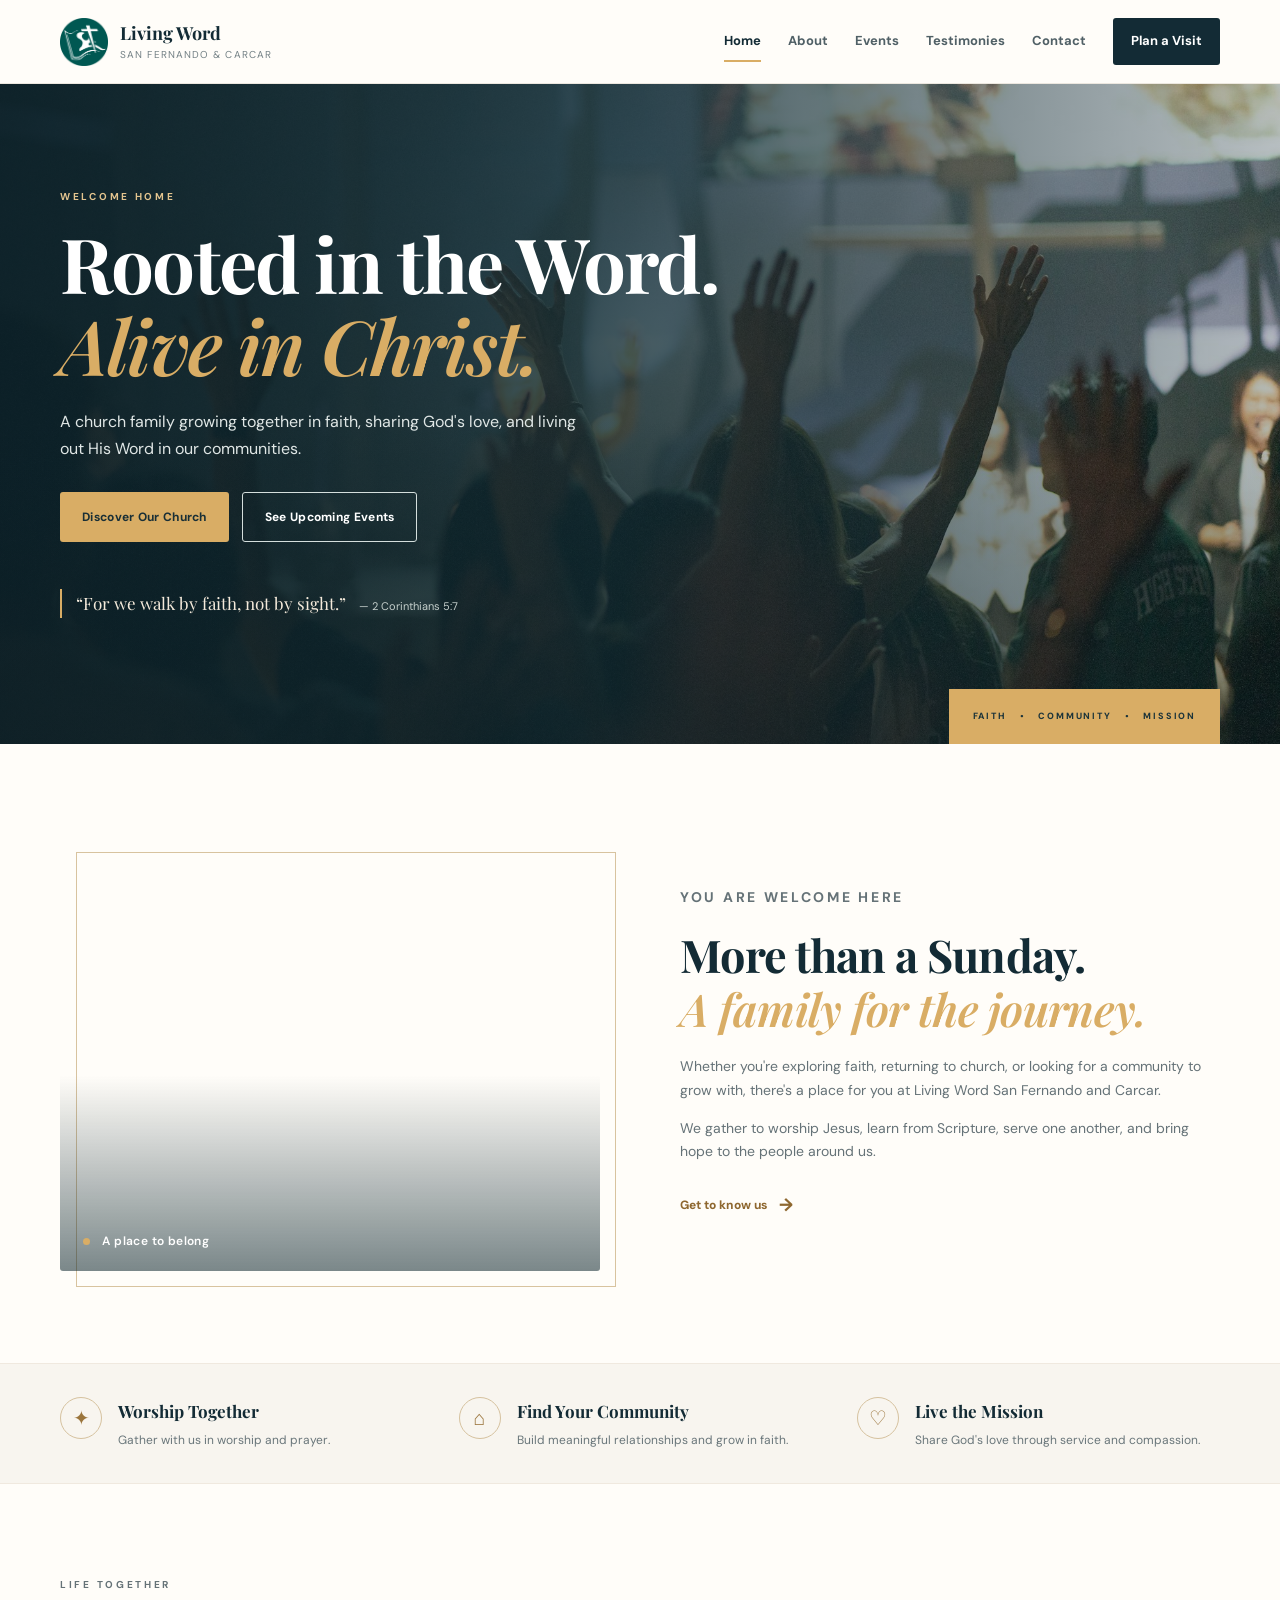
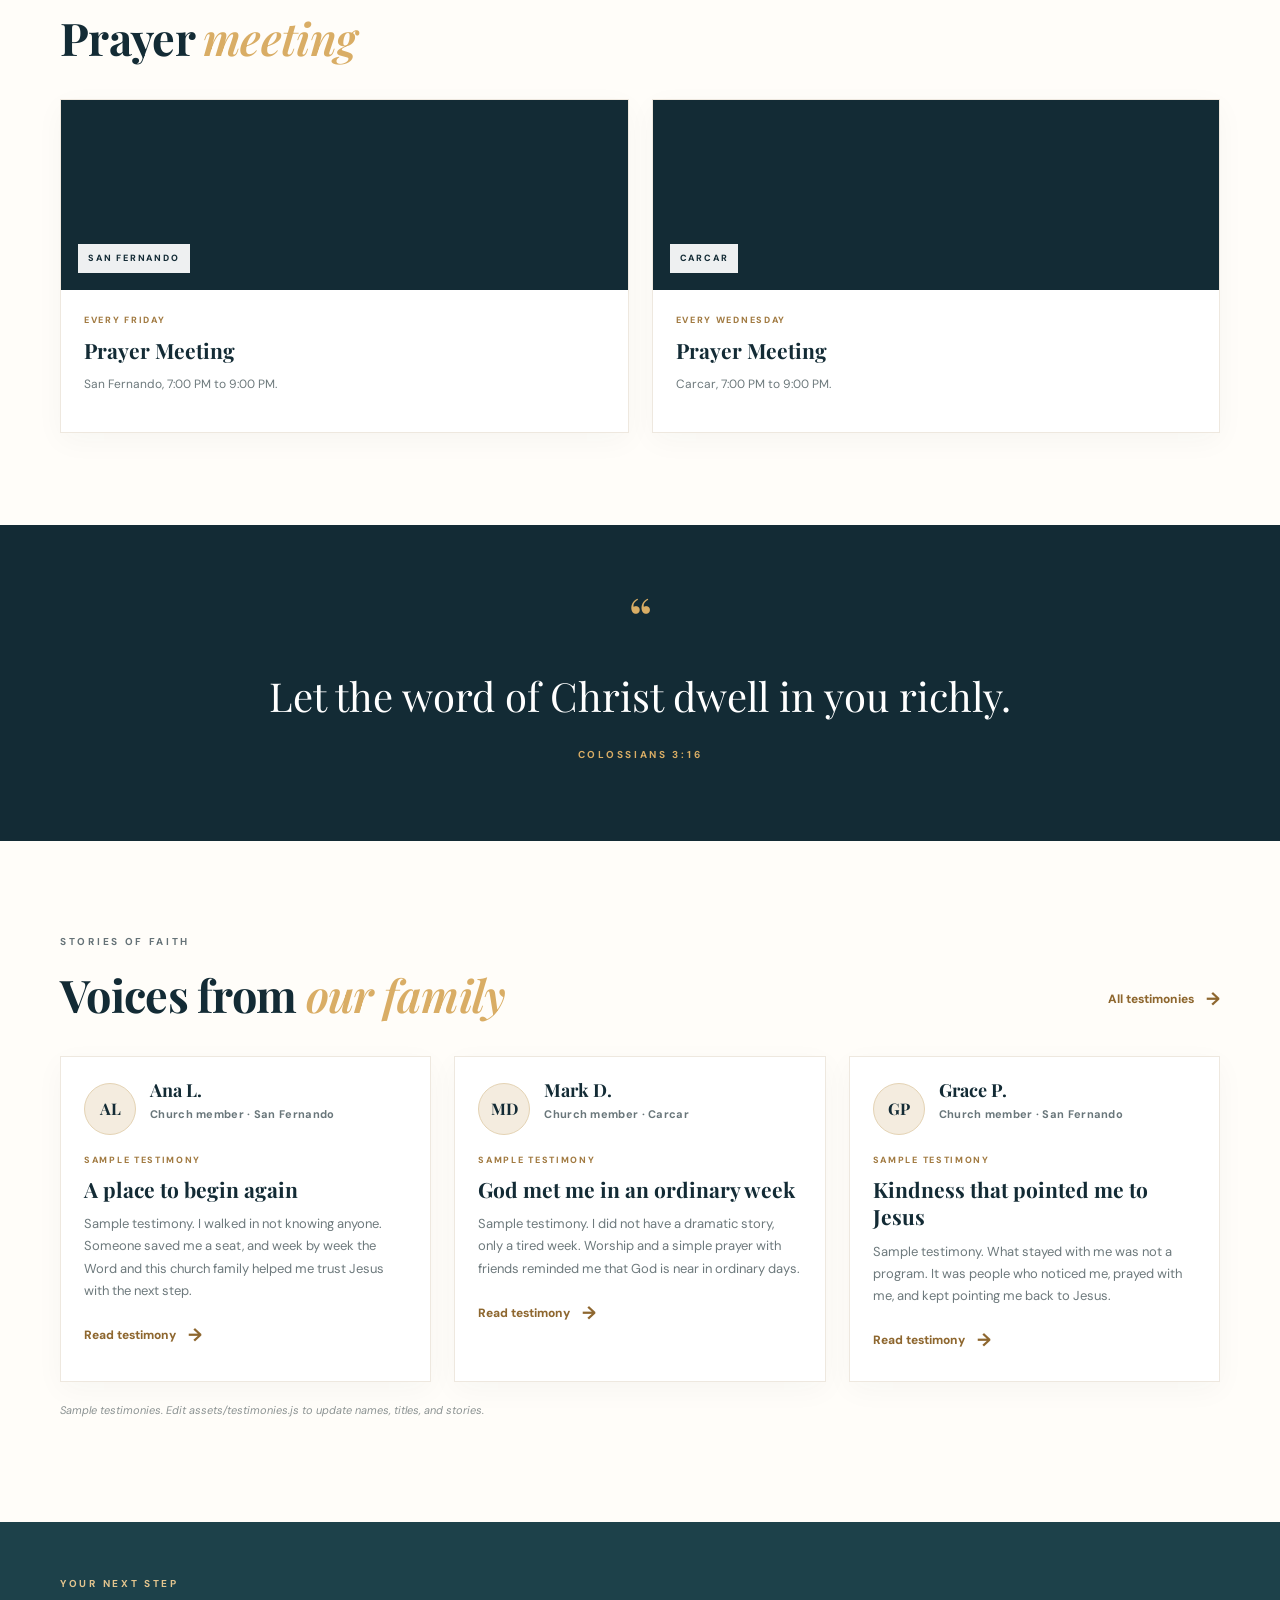
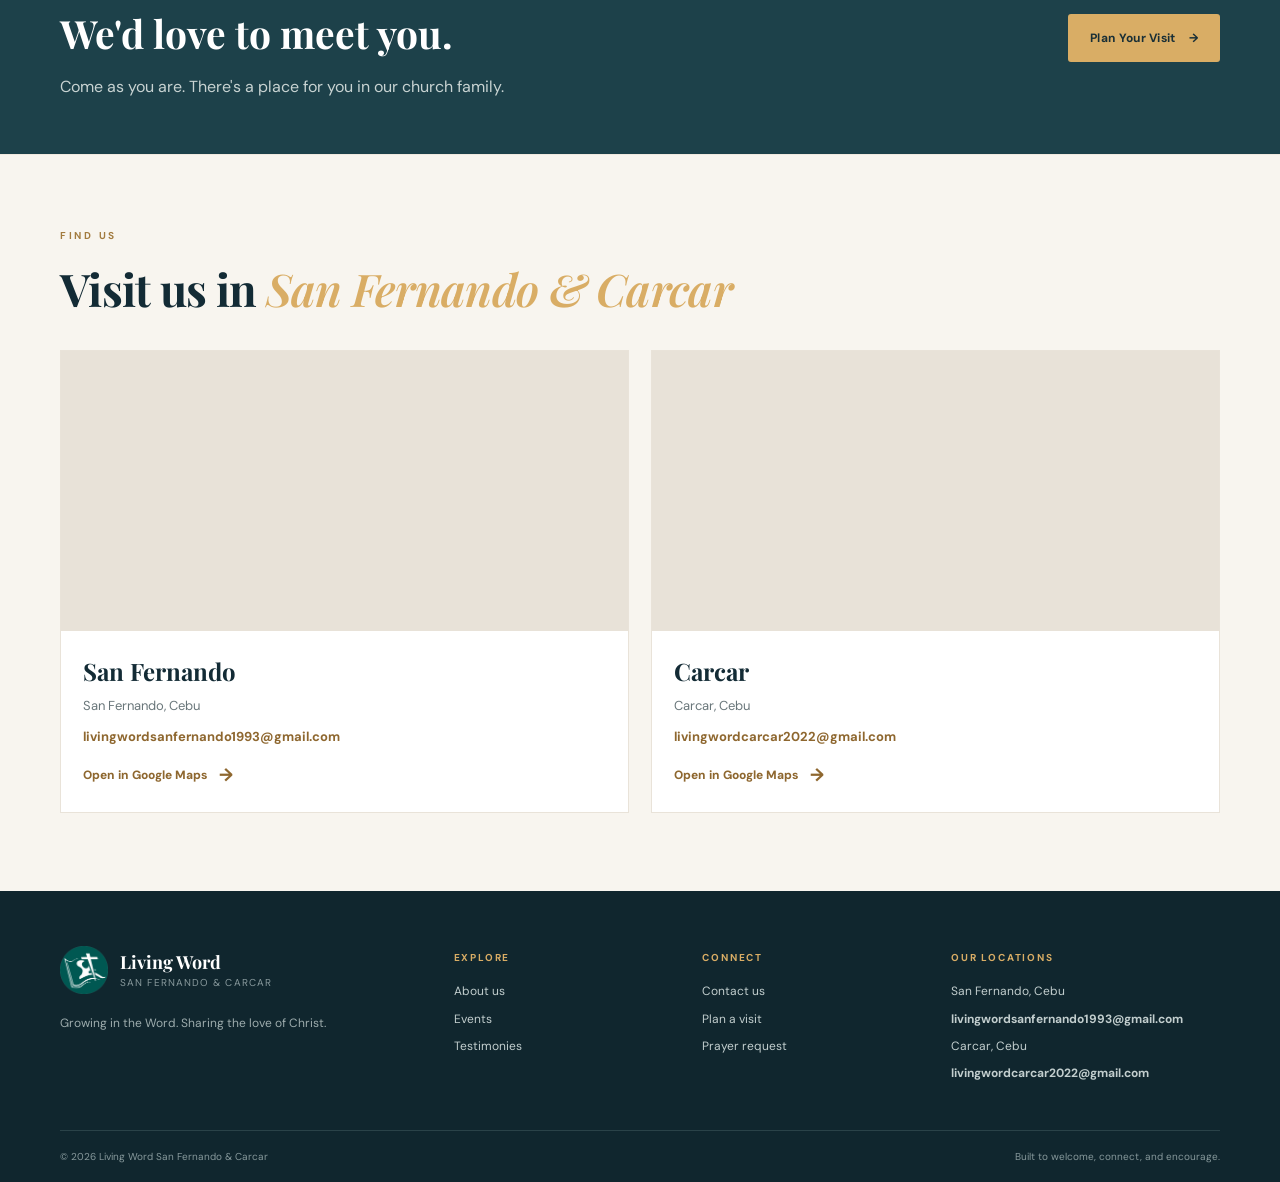
==== commit 640b397a: "Add files via upload" ====
--- a/index.html
+++ b/index.html
@@ -24,8 +24,8 @@
 <section class="welcome section"><div class="container two-col"><div class="welcome-image image-card"><div class="image-caption"><span class="caption-dot"></span> A place to belong</div></div><div class="welcome-text"><p class="eyebrow">YOU ARE WELCOME HERE</p><h2>More than a Sunday.<br><em>A family for the journey.</em></h2><p>Whether you're exploring faith, returning to church, or looking for a community to grow with, there's a place for you at Living Word San Fernando and Carcar.</p><p>We gather to worship Jesus, learn from Scripture, serve one another, and bring hope to the people around us.</p><a class="text-link" href="/about">Get to know us <span>→</span></a></div></div></section>
 <section class="quick-info"><div class="container info-grid"><article><span class="info-icon">✦</span><div><h3>Worship Together</h3><p>Gather with us in worship and prayer.</p></div></article><article><span class="info-icon">⌂</span><div><h3>Find Your Community</h3><p>Build meaningful relationships and grow in faith.</p></div></article><article><span class="info-icon">♡</span><div><h3>Live the Mission</h3><p>Share God's love through service and compassion.</p></div></article></div></section>
 <section class="section events-preview"><div class="container"><div class="section-heading"><div><p class="eyebrow">LIFE TOGETHER</p><h2>Prayer <em>meeting</em></h2></div></div><div class="cards cards-two">
-<article class="event-card"><div class="event-art art-prayer"><span>SAN FERNANDO</span></div><div class="card-body"><p class="card-kicker">EVERY FRIDAY</p><h3>Prayer Meeting</h3><p>San Fernando, 7:00 PM to 9:00 PM.</p></div></article>
-<article class="event-card"><div class="event-art art-prayer"><span>CARCAR</span></div><div class="card-body"><p class="card-kicker">EVERY WEDNESDAY</p><h3>Prayer Meeting</h3><p>Carcar, 7:00 PM to 9:00 PM.</p></div></article>
+<article class="event-card"><div class="event-art event-video"><video src="assets/san-fernando.mp4" autoplay muted loop playsinline></video><span>SAN FERNANDO</span></div><div class="card-body"><p class="card-kicker">EVERY FRIDAY</p><h3>Prayer Meeting</h3><p>San Fernando, 7:00 PM to 9:00 PM.</p></div></article>
+<article class="event-card"><div class="event-art event-video"><video src="assets/carcar.mp4" autoplay muted loop playsinline></video><span>CARCAR</span></div><div class="card-body"><p class="card-kicker">EVERY WEDNESDAY</p><h3>Prayer Meeting</h3><p>Carcar, 7:00 PM to 9:00 PM.</p></div></article>
 </div></div></section>
 <section class="scripture-band"><div class="container scripture-inner"><span class="quote-mark">“</span><blockquote>Let the word of Christ dwell in you richly.</blockquote><p>COLOSSIANS 3:16</p></div></section>
 <section class="section latest-blog"><div class="container"><div class="section-heading"><div><p class="eyebrow">STORIES OF FAITH</p><h2>Voices from <em>our family</em></h2></div><a class="text-link" href="/blog">All testimonies <span>→</span></a></div><div class="cards three" id="home-testimonies"></div><p class="note">Sample testimonies. Edit assets/testimonies.js to update names, titles, and stories.</p></div></section>
--- a/assets/style.css
+++ b/assets/style.css
@@ -1 +1 @@
- :root{--navy:#132b35;--navy2:#1d3e47;--gold:#d9ad65;--cream:#f8f5ef;--paper:#fffdf9;--ink:#243238;--muted:#69767a;--line:#e9e3d9;--serif:"Playfair Display",Georgia,serif;--sans:"DM Sans",Arial,sans-serif}*{box-sizing:border-box}html{scroll-behavior:smooth}body{margin:0;background:var(--paper);color:var(--ink);font-family:var(--sans);line-height:1.7}a{color:inherit;text-decoration:none}img{max-width:100%}.container{width:min(1160px,calc(100% - 44px));margin:0 auto}.site-header{height:84px;background:#fffdf9f2;backdrop-filter:blur(14px);border-bottom:1px solid #ece7df;position:sticky;top:0;z-index:20}.nav-wrap{height:100%;display:flex;align-items:center;justify-content:space-between;gap:28px}.brand{display:flex;align-items:center;gap:12px;flex-shrink:0}.brand-mark{width:48px;height:48px;object-fit:contain;display:block;flex-shrink:0}.brand strong,.brand small{display:block;line-height:1.25}.brand strong{font-family:var(--serif);font-size:18px;color:var(--navy)}.brand small{font-size:10px;letter-spacing:1.1px;text-transform:uppercase;color:#738085;margin-top:4px}.nav-links{display:flex;align-items:center;gap:27px;font-size:13px;font-weight:700;color:#506066}.nav-links>a:not(.nav-cta){padding:9px 0;position:relative}.nav-links>a.active,.nav-links>a:hover{color:var(--navy)}.nav-links>a.active:after{content:"";position:absolute;left:0;right:0;bottom:0;height:2px;background:var(--gold)}.nav-cta{padding:12px 18px;background:var(--navy);color:white;border-radius:3px}.nav-cta:hover,.button-dark:hover{background:#244954}.menu-toggle{display:none;border:0;background:none;font-size:26px;color:var(--navy)}.hero{position:relative;min-height:660px;display:flex;align-items:center;background:linear-gradient(90deg,rgba(12,33,41,.94) 0%,rgba(16,43,51,.81) 46%,rgba(19,43,53,.3) 100%),url('hero-worship.jpg') center/cover no-repeat;color:white;overflow:hidden}.hero-shade{position:absolute;inset:0;background:linear-gradient(0deg,rgba(11,28,34,.32),transparent 50%);pointer-events:none}.hero-content{position:relative;padding:90px 0 112px}.eyebrow{font-size:10px;letter-spacing:2.7px;font-weight:700;color:#a27b3f;margin:0 0 17px}.eyebrow.light{color:#e4c58f}.hero h1,.page-hero h1{font-family:var(--serif);font-size:clamp(46px,6vw,76px);line-height:1.08;letter-spacing:-1.8px;margin:0 0 22px;max-width:720px}.hero h1 em,.page-hero h1 em,.welcome h2 em,.section-heading h2 em,.section h2 em,.contact-side h2 em{font-weight:600;color:var(--gold)}.hero-copy{max-width:520px;color:#e0e7e6;font-size:16px;margin-bottom:29px}.hero-actions{display:flex;gap:13px;flex-wrap:wrap}.button{display:inline-flex;align-items:center;justify-content:center;gap:13px;padding:14px 22px;border:0;border-radius:3px;font-family:var(--sans);font-size:12px;font-weight:700;letter-spacing:.3px;cursor:pointer;transition:.2s}.button-gold{background:var(--gold);color:#192f36}.button-gold:hover{background:#e8c58a;transform:translateY(-1px)}.button-outline{border:1px solid #d5dfdd;color:white;background:transparent}.button-outline:hover{background:#ffffff1a}.button-dark{background:var(--navy);color:white}.hero-verse{margin-top:47px;padding-left:14px;border-left:2px solid var(--gold);font-family:var(--serif);font-size:17px;color:#f4eadb}.hero-verse span{font-family:var(--sans);font-size:11px;color:#c6d0cd;margin-left:9px}.hero-badge{position:absolute;bottom:0;right:max(22px,calc((100% - 1160px)/2));display:flex;gap:13px;align-items:center;background:var(--gold);color:#1c343a;padding:15px 24px;font-size:9px;font-weight:800;letter-spacing:1.8px}.hero-badge b{font-size:15px}.section{padding:92px 0}.two-col{display:grid;grid-template-columns:1fr 1fr;gap:80px;align-items:center}.welcome-image{height:435px;position:relative;background:linear-gradient(0deg,rgba(14,39,46,.55),transparent 45%),url('https://images.unsplash.com/photo-1511632765486-a01980e01a18?auto=format&fit=crop&w=1000&q=85') center/cover;border-radius:3px}.image-card:before{content:"";position:absolute;inset:16px -16px -16px 16px;border:1px solid #d8c39f;z-index:-1}.image-caption{position:absolute;bottom:20px;left:23px;color:white;font-size:12px;font-weight:600;letter-spacing:.4px}.caption-dot{display:inline-block;width:7px;height:7px;border-radius:50%;background:var(--gold);margin-right:9px}.welcome-text h2,.section h2,.section-heading h2,.contact-main h2{font-family:var(--serif);font-size:clamp(32px,4vw,45px);line-height:1.2;color:var(--navy);margin:0 0 20px;letter-spacing:-.7px}.welcome-text p:not(.eyebrow),.section p{color:#657277}.welcome-text p{font-size:14px}.text-link{display:inline-flex;gap:12px;align-items:center;color:#8e672f;font-size:12px;font-weight:800;margin-top:12px}.text-link span{font-size:18px;transition:transform .2s}.text-link:hover span{transform:translateX(4px)}.quick-info{background:var(--cream);padding:33px 0;border-top:1px solid #f0e9df;border-bottom:1px solid #f0e9df}.info-grid{display:grid;grid-template-columns:repeat(3,1fr);gap:36px}.info-grid article{display:flex;gap:16px;align-items:flex-start}.info-icon{width:42px;height:42px;flex-shrink:0;display:grid;place-items:center;border:1px solid #d6c29f;color:#9b753c;font-size:20px;border-radius:50%}.info-grid h3{margin:0 0 4px;font-family:var(--serif);font-size:17px;color:var(--navy)}.info-grid p{margin:0;font-size:12px;color:var(--muted)}.events-preview,.latest-blog{background:var(--paper)}.section-heading{display:flex;justify-content:space-between;align-items:end;gap:28px;margin-bottom:35px}.section-heading h2{margin:0}.section-heading .text-link{margin-bottom:7px}.cards{display:grid;gap:23px}.cards.three{grid-template-columns:repeat(3,1fr)}.cards-two{grid-template-columns:1fr 1fr}.event-card,.blog-card{background:white;border:1px solid #eee8df;box-shadow:0 8px 28px rgba(25,45,49,.035);transition:transform .25s,box-shadow .25s}.event-card:hover,.blog-card:hover{transform:translateY(-4px);box-shadow:0 15px 35px rgba(25,45,49,.09)}.event-art,.blog-art,.feature-art,.event-row-art{background-size:cover;background-position:center}.event-art{height:190px;display:flex;align-items:end;padding:17px}.event-art span{background:#ffffffed;color:var(--navy);font-size:9px;letter-spacing:1.8px;font-weight:800;padding:7px 10px}.art-worship{background-image:linear-gradient(0deg,#132b3570,#132b3510),url('https://images.unsplash.com/photo-1507692049790-de58290a4334?auto=format&fit=crop&w=900&q=80')}.art-community{background-image:linear-gradient(0deg,#132b3560,#132b3510),url('https://images.unsplash.com/photo-1529156069898-49953e39b3ac?auto=format&fit=crop&w=900&q=80')}.art-youth{background-image:linear-gradient(0deg,#132b3560,#132b3510),url('https://images.unsplash.com/photo-1529390079861-591de354faf5?auto=format&fit=crop&w=900&q=80')}.art-bible{background-image:linear-gradient(0deg,#132b3530,#132b3500),url('https://images.unsplash.com/photo-1504052434569-70ad5836ab65?auto=format&fit=crop&w=900&q=80')}.art-prayer{background-image:linear-gradient(0deg,#132b3530,#132b3500),url('https://images.unsplash.com/photo-1470252649378-9c29740c9fa8?auto=format&fit=crop&w=900&q=80')}.art-love{background-image:linear-gradient(0deg,#132b3530,#132b3500),url('https://images.unsplash.com/photo-1511632765486-a01980e01a18?auto=format&fit=crop&w=900&q=80')}.card-body{padding:23px 23px 25px}.card-kicker{color:#a17a41!important;font-size:9px!important;letter-spacing:1.7px;font-weight:800;margin:0 0 8px!important}.card-body h3{font-family:var(--serif);font-size:21px;line-height:1.3;color:var(--navy);margin:0 0 10px}.card-body p:not(.card-kicker){font-size:12px;color:#6d797c;margin:0 0 13px}.card-body .text-link{margin-top:5px}.note{font-size:11px!important;color:#8b9292!important;font-style:italic;margin-top:19px}.scripture-band{background:var(--navy);color:white;padding:68px 0;text-align:center}.scripture-inner{max-width:800px}.quote-mark{font-family:var(--serif);font-size:60px;line-height:.8;color:var(--gold)}.scripture-band blockquote{font-family:var(--serif);font-size:clamp(27px,4vw,40px);margin:12px 0 16px}.scripture-band p{color:var(--gold);font-size:10px;letter-spacing:2.7px;font-weight:700}.visit-cta{background:#1d414a;padding:53px 0;color:white}.cta-inner{display:flex;align-items:center;justify-content:space-between;gap:30px}.cta-inner h2{font-family:var(--serif);font-size:39px;margin:0 0 7px}.cta-inner p:not(.eyebrow){color:#c8d3d2;margin:0}.cta-inner .eyebrow{margin-bottom:8px}.testimony-feature{grid-template-columns:1fr}.testimony-profile{display:flex;align-items:center;gap:14px;margin-bottom:16px}.avatar{width:52px;height:52px;border-radius:50%;display:grid;place-items:center;background:#f4ecdf;color:var(--navy);border:1px solid #e4d3b4;font-family:var(--serif);font-weight:700;font-size:16px;object-fit:cover}.avatar-lg{width:84px;height:84px;font-size:26px}.profile-meta{margin:0}.profile-meta strong{display:block;font-family:var(--serif);color:var(--navy);font-size:18px;line-height:1.2}.profile-meta span{display:block;margin-top:3px;font-size:11px;font-weight:700;letter-spacing:.3px;color:var(--muted)}.testimony-text{font-size:13px!important}#testimony-feature{scroll-margin-top:96px}.testimony-card[role="button"]{cursor:pointer}.testimony-card.is-selected{border-color:var(--gold);box-shadow:0 12px 30px rgba(162,123,63,.16)}.testimony-card[role="button"]:focus-visible{outline:2px solid var(--navy);outline-offset:3px}.campus-maps{background:var(--cream);padding:72px 0 78px;border-top:1px solid #f0e9df}.map-grid{display:grid;grid-template-columns:1fr 1fr;gap:22px}.map-card{background:white;border:1px solid var(--line);overflow:hidden}.map-frame{height:280px;background:#e8e2d8}.map-frame iframe{width:100%;height:100%;border:0;display:block}.map-copy{padding:20px 22px 22px}.map-copy h3{font-family:var(--serif);color:var(--navy);margin:0 0 4px;font-size:24px}.map-copy p{margin:0 0 8px;font-size:13px;color:var(--muted)}.campus-email{display:block;font-size:13px;font-weight:700;color:#8e672f;word-break:break-word}.map-copy .text-link{margin-top:12px}.side-location .campus-email{margin-top:6px;font-size:12px;color:#e4c58f}.location-panel .campus-email{margin-top:6px}.site-footer{background:#10262e;color:#c2cece;padding:55px 0 0}.footer-grid{display:grid;grid-template-columns:1.7fr 1fr 1fr 1.3fr;gap:42px;padding-bottom:39px}.footer-brand strong{color:white}.footer-brand small{color:#9caaaa}.footer-copy{font-size:12px;color:#9dacad;margin-top:19px}.footer-grid h4{font-size:10px;text-transform:uppercase;letter-spacing:1.8px;color:var(--gold);margin:3px 0 15px}.footer-grid>div:not(:first-child) a,.footer-grid>div:not(:first-child) p{display:block;font-size:12px;margin:7px 0;color:#c2cece}.footer-grid small{font-size:10px;color:#899a9d}.footer-bottom{border-top:1px solid #2a4248;padding:17px 0;display:flex;justify-content:space-between;gap:20px;font-size:10px;color:#87999c}.page-hero{background:linear-gradient(90deg,rgba(14,39,47,.96),rgba(14,39,47,.75)),url('hero-worship.jpg') center 45%/cover;color:white;padding:96px 0 100px}.page-hero h1{font-size:clamp(42px,5.6vw,66px);margin-bottom:17px}.page-hero p:not(.eyebrow){color:#d2dcda;max-width:600px;margin:0}.narrow{max-width:800px}.narrow h2{margin-bottom:25px}.narrow p{font-size:15px}.location-panels{display:grid;gap:14px}.location-panel{display:flex;gap:18px;align-items:flex-start;background:var(--cream);padding:25px;border:1px solid var(--line)}.location-panel>span,.side-location>span{font-family:var(--serif);font-size:28px;color:#b28a4d}.location-panel h3,.side-location h3{font-family:var(--serif);color:var(--navy);margin:0;font-size:19px}.location-panel p,.side-location p{margin:4px 0!important;font-size:12px}.location-panel small,.side-location small{font-size:10px;color:#818d8e}.section-intro{max-width:390px;font-size:12px;margin:0}.event-list{display:grid;gap:16px}.event-row{display:grid;grid-template-columns:90px 165px 1fr auto;gap:22px;align-items:center;padding:20px;border:1px solid var(--line);background:white}.date-box{display:flex;flex-direction:column;align-items:center;text-align:center;color:var(--navy);line-height:1.2}.date-box span{font-size:8px;letter-spacing:1px;font-weight:800;color:#9e783f}.date-box strong{font-family:var(--serif);font-size:35px;margin:4px 0}.date-box small{font-size:10px;color:#7c898a}.event-row-art{height:125px}.event-row-copy h3{font-family:var(--serif);font-size:21px;color:var(--navy);margin:0 0 5px}.event-row-copy p:not(.card-kicker){font-size:12px;margin:0 0 8px}.event-meta{font-size:10px;color:#8b9696}.event-row>.text-link{white-space:nowrap}.center-cta{text-align:center;background:var(--cream);padding:42px 20px;margin-top:48px}.center-cta h2{font-size:30px;margin-bottom:8px}.center-cta p{font-size:13px;margin:0 0 17px}.blog-feature{display:grid;grid-template-columns:1.05fr 1fr;gap:0;background:var(--cream);margin-bottom:75px}.feature-art{min-height:365px}.feature-copy{padding:43px;align-self:center}.feature-copy h2{font-family:var(--serif);font-size:36px;color:var(--navy);line-height:1.2;margin:0 0 16px}.feature-copy p:not(.card-kicker){font-size:13px}.blog-heading{scroll-margin-top:110px}.search-wrap{display:flex;align-items:center;gap:9px;border:1px solid var(--line);padding:9px 13px;background:white;color:#9b783f}.search-wrap input{border:0;outline:0;font:inherit;font-size:12px;width:180px}.article-label{display:inline-block;font-size:9px;text-transform:uppercase;letter-spacing:1px;color:#8a9696;border-top:1px solid var(--line);padding-top:9px}.empty-state{text-align:center;padding:40px;color:var(--muted)}.contact-layout{display:grid;grid-template-columns:1.15fr .85fr;gap:55px;align-items:start}.contact-main h2{margin-bottom:14px}.contact-main>p:not(.eyebrow){font-size:13px}.contact-form{margin-top:27px;display:grid;gap:17px}.form-row{display:grid;grid-template-columns:1fr 1fr;gap:15px}.contact-form label{display:grid;gap:7px;font-size:11px;font-weight:700;color:var(--navy)}.contact-form input,.contact-form select,.contact-form textarea{width:100%;padding:13px 14px;border:1px solid #e2ddd4;background:white;border-radius:2px;font:400 12px var(--sans);color:var(--ink);outline-color:#c8a46b}.contact-form textarea{resize:vertical}.contact-form .button{justify-self:start}.form-feedback{font-size:11px!important;color:#8b672f!important;margin:0}.contact-side{background:var(--navy);padding:37px 32px;color:white}.contact-side h2{font-family:var(--serif);font-size:38px;line-height:1.15;margin:0 0 17px}.contact-side>p:not(.eyebrow){font-size:12px;color:#c8d4d3}.side-divider{height:1px;background:#3b555b;margin:27px 0}.side-location{display:flex;gap:15px;margin-bottom:21px}.side-location h3{color:white}.side-location p{color:#d0d9d8}.side-location small{color:#9fb0b0}.side-note{background:#1d3d45;padding:14px;font-size:10px;color:#bdcccc;margin-top:26px}.prayer-box{display:flex;gap:14px;background:var(--cream);padding:19px;margin-top:27px}.prayer-box h3{font-family:var(--serif);font-size:17px;color:var(--navy);margin:0}.prayer-box p{font-size:11px;margin:4px 0 0}.prayer-box .info-icon{width:36px;height:36px}.hidden,[hidden]{display:none!important}@media(max-width:900px){.map-grid{grid-template-columns:1fr}.nav-links{gap:16px}.two-col{gap:45px}.footer-grid{grid-template-columns:1.4fr 1fr 1fr;gap:25px}.footer-grid>div:last-child{grid-column:2/4}.event-row{grid-template-columns:70px 120px 1fr;gap:15px}.event-row>.text-link{grid-column:3;justify-self:start;margin-top:-6px}.event-row-art{height:110px}.contact-layout{gap:30px}}@media(max-width:720px){.campus-maps{padding:52px 0 56px}.map-frame{height:230px}.container{width:min(100% - 34px,560px)}.site-header{height:72px}.brand-mark{width:42px;height:42px}.brand strong{font-size:16px}.brand small{font-size:8px;letter-spacing:.8px}.menu-toggle{display:block}.nav-links{display:none;position:absolute;top:71px;left:0;right:0;background:#fffdf9;padding:15px 24px 23px;border-bottom:1px solid var(--line);box-shadow:0 12px 20px #152c3212;flex-direction:column;align-items:stretch;gap:7px}.nav-links.open{display:flex}.nav-links>a:not(.nav-cta){padding:10px 0}.nav-links>a.active:after{display:none}.nav-cta{text-align:center;margin-top:5px}.hero{min-height:630px;background-position:58% center}.hero-content{padding:76px 0 112px}.hero h1{font-size:48px}.hero-copy{font-size:14px}.hero-verse{font-size:14px;max-width:340px}.hero-verse span{display:block;margin:7px 0 0}.hero-badge{left:17px;right:auto;gap:8px;padding:13px 15px;font-size:8px}.section{padding:65px 0}.two-col{grid-template-columns:1fr;gap:40px}.welcome-image{height:320px;margin-right:13px}.welcome-text h2,.section h2,.section-heading h2,.contact-main h2{font-size:34px}.info-grid{grid-template-columns:1fr;gap:23px}.cards.three,.cards-two{grid-template-columns:1fr;gap:17px}.event-art{height:210px}.section-heading{align-items:flex-start;flex-direction:column;gap:10px;margin-bottom:25px}.section-heading .text-link{margin-top:0}.cta-inner{align-items:flex-start;flex-direction:column}.cta-inner h2{font-size:33px}.footer-grid{grid-template-columns:1fr 1fr;gap:27px}.footer-grid>div:last-child{grid-column:auto}.footer-bottom{flex-direction:column;gap:5px}.page-hero{padding:72px 0 75px}.page-hero h1{font-size:45px}.event-row{grid-template-columns:65px 1fr;gap:15px;padding:14px}.date-box{grid-row:span 2}.event-row-art{height:110px}.event-row-copy{grid-column:2}.event-row>.text-link{grid-column:2;margin:0}.event-row-copy h3{font-size:19px}.blog-feature{grid-template-columns:1fr;margin-bottom:50px}.feature-art{min-height:240px}.feature-copy{padding:27px}.feature-copy h2{font-size:31px}.search-wrap{width:100%}.search-wrap input{width:100%}.contact-layout{grid-template-columns:1fr}.contact-side{padding:30px 24px}.form-row{grid-template-columns:1fr}.scripture-band{padding:55px 0}}@keyframes page-in{from{opacity:0}to{opacity:1}}body{animation:page-in .45s ease both}body.page-leave{animation:none;opacity:0;transition:opacity .32s ease}@media(prefers-reduced-motion:reduce){html{scroll-behavior:auto}*,*:before,*:after{transition:none!important;animation:none!important}body{opacity:1}}+ :root{--navy:#132b35;--navy2:#1d3e47;--gold:#d9ad65;--cream:#f8f5ef;--paper:#fffdf9;--ink:#243238;--muted:#69767a;--line:#e9e3d9;--serif:"Playfair Display",Georgia,serif;--sans:"DM Sans",Arial,sans-serif}*{box-sizing:border-box}html{scroll-behavior:smooth}body{margin:0;background:var(--paper);color:var(--ink);font-family:var(--sans);line-height:1.7}a{color:inherit;text-decoration:none}img{max-width:100%}.container{width:min(1160px,calc(100% - 44px));margin:0 auto}.site-header{height:84px;background:#fffdf9f2;backdrop-filter:blur(14px);border-bottom:1px solid #ece7df;position:sticky;top:0;z-index:20}.nav-wrap{height:100%;display:flex;align-items:center;justify-content:space-between;gap:28px}.brand{display:flex;align-items:center;gap:12px;flex-shrink:0}.brand-mark{width:48px;height:48px;object-fit:contain;display:block;flex-shrink:0}.brand strong,.brand small{display:block;line-height:1.25}.brand strong{font-family:var(--serif);font-size:18px;color:var(--navy)}.brand small{font-size:10px;letter-spacing:1.1px;text-transform:uppercase;color:#738085;margin-top:4px}.nav-links{display:flex;align-items:center;gap:27px;font-size:13px;font-weight:700;color:#506066}.nav-links>a:not(.nav-cta){padding:9px 0;position:relative}.nav-links>a.active,.nav-links>a:hover{color:var(--navy)}.nav-links>a.active:after{content:"";position:absolute;left:0;right:0;bottom:0;height:2px;background:var(--gold)}.nav-cta{padding:12px 18px;background:var(--navy);color:white;border-radius:3px}.nav-cta:hover,.button-dark:hover{background:#244954}.menu-toggle{display:none;border:0;background:none;font-size:26px;color:var(--navy)}.hero{position:relative;min-height:660px;display:flex;align-items:center;background:linear-gradient(90deg,rgba(12,33,41,.94) 0%,rgba(16,43,51,.81) 46%,rgba(19,43,53,.3) 100%),url('hero-worship.jpg') center/cover no-repeat;color:white;overflow:hidden}.hero-shade{position:absolute;inset:0;background:linear-gradient(0deg,rgba(11,28,34,.32),transparent 50%);pointer-events:none}.hero-content{position:relative;padding:90px 0 112px}.eyebrow{font-size:10px;letter-spacing:2.7px;font-weight:700;color:#a27b3f;margin:0 0 17px}.eyebrow.light{color:#e4c58f}.hero h1,.page-hero h1{font-family:var(--serif);font-size:clamp(46px,6vw,76px);line-height:1.08;letter-spacing:-1.8px;margin:0 0 22px;max-width:720px}.hero h1 em,.page-hero h1 em,.welcome h2 em,.section-heading h2 em,.section h2 em,.contact-side h2 em{font-weight:600;color:var(--gold)}.hero-copy{max-width:520px;color:#e0e7e6;font-size:16px;margin-bottom:29px}.hero-actions{display:flex;gap:13px;flex-wrap:wrap}.button{display:inline-flex;align-items:center;justify-content:center;gap:13px;padding:14px 22px;border:0;border-radius:3px;font-family:var(--sans);font-size:12px;font-weight:700;letter-spacing:.3px;cursor:pointer;transition:.2s}.button-gold{background:var(--gold);color:#192f36}.button-gold:hover{background:#e8c58a;transform:translateY(-1px)}.button-outline{border:1px solid #d5dfdd;color:white;background:transparent}.button-outline:hover{background:#ffffff1a}.button-dark{background:var(--navy);color:white}.hero-verse{margin-top:47px;padding-left:14px;border-left:2px solid var(--gold);font-family:var(--serif);font-size:17px;color:#f4eadb}.hero-verse span{font-family:var(--sans);font-size:11px;color:#c6d0cd;margin-left:9px}.hero-badge{position:absolute;bottom:0;right:max(22px,calc((100% - 1160px)/2));display:flex;gap:13px;align-items:center;background:var(--gold);color:#1c343a;padding:15px 24px;font-size:9px;font-weight:800;letter-spacing:1.8px}.hero-badge b{font-size:15px}.section{padding:92px 0}.two-col{display:grid;grid-template-columns:1fr 1fr;gap:80px;align-items:center}.welcome-image{height:435px;position:relative;background:linear-gradient(0deg,rgba(14,39,46,.55),transparent 45%),url('https://images.unsplash.com/photo-1511632765486-a01980e01a18?auto=format&fit=crop&w=1000&q=85') center/cover;border-radius:3px}.image-card:before{content:"";position:absolute;inset:16px -16px -16px 16px;border:1px solid #d8c39f;z-index:-1}.image-caption{position:absolute;bottom:20px;left:23px;color:white;font-size:12px;font-weight:600;letter-spacing:.4px}.caption-dot{display:inline-block;width:7px;height:7px;border-radius:50%;background:var(--gold);margin-right:9px}.welcome-text h2,.section h2,.section-heading h2,.contact-main h2{font-family:var(--serif);font-size:clamp(32px,4vw,45px);line-height:1.2;color:var(--navy);margin:0 0 20px;letter-spacing:-.7px}.welcome-text p:not(.eyebrow),.section p{color:#657277}.welcome-text p{font-size:14px}.text-link{display:inline-flex;gap:12px;align-items:center;color:#8e672f;font-size:12px;font-weight:800;margin-top:12px}.text-link span{font-size:18px;transition:transform .2s}.text-link:hover span{transform:translateX(4px)}.quick-info{background:var(--cream);padding:33px 0;border-top:1px solid #f0e9df;border-bottom:1px solid #f0e9df}.info-grid{display:grid;grid-template-columns:repeat(3,1fr);gap:36px}.info-grid article{display:flex;gap:16px;align-items:flex-start}.info-icon{width:42px;height:42px;flex-shrink:0;display:grid;place-items:center;border:1px solid #d6c29f;color:#9b753c;font-size:20px;border-radius:50%}.info-grid h3{margin:0 0 4px;font-family:var(--serif);font-size:17px;color:var(--navy)}.info-grid p{margin:0;font-size:12px;color:var(--muted)}.events-preview,.latest-blog{background:var(--paper)}.section-heading{display:flex;justify-content:space-between;align-items:end;gap:28px;margin-bottom:35px}.section-heading h2{margin:0}.section-heading .text-link{margin-bottom:7px}.cards{display:grid;gap:23px}.cards.three{grid-template-columns:repeat(3,1fr)}.cards-two{grid-template-columns:1fr 1fr}.event-card,.blog-card{background:white;border:1px solid #eee8df;box-shadow:0 8px 28px rgba(25,45,49,.035);transition:transform .25s,box-shadow .25s}.event-card:hover,.blog-card:hover{transform:translateY(-4px);box-shadow:0 15px 35px rgba(25,45,49,.09)}.event-art,.blog-art,.feature-art,.event-row-art{background-size:cover;background-position:center}.event-art{height:190px;display:flex;align-items:end;padding:17px}.event-art span{background:#ffffffed;color:var(--navy);font-size:9px;letter-spacing:1.8px;font-weight:800;padding:7px 10px}.event-video{position:relative;overflow:hidden;background:#132b35}.event-video video{position:absolute;inset:0;width:100%;height:100%;object-fit:cover}.event-video span{position:relative;z-index:1}.art-worship{background-image:linear-gradient(0deg,#132b3570,#132b3510),url('https://images.unsplash.com/photo-1507692049790-de58290a4334?auto=format&fit=crop&w=900&q=80')}.art-community{background-image:linear-gradient(0deg,#132b3560,#132b3510),url('https://images.unsplash.com/photo-1529156069898-49953e39b3ac?auto=format&fit=crop&w=900&q=80')}.art-youth{background-image:linear-gradient(0deg,#132b3560,#132b3510),url('https://images.unsplash.com/photo-1529390079861-591de354faf5?auto=format&fit=crop&w=900&q=80')}.art-bible{background-image:linear-gradient(0deg,#132b3530,#132b3500),url('https://images.unsplash.com/photo-1504052434569-70ad5836ab65?auto=format&fit=crop&w=900&q=80')}.art-prayer{background-image:linear-gradient(0deg,#132b3530,#132b3500),url('https://images.unsplash.com/photo-1470252649378-9c29740c9fa8?auto=format&fit=crop&w=900&q=80')}.art-love{background-image:linear-gradient(0deg,#132b3530,#132b3500),url('https://images.unsplash.com/photo-1511632765486-a01980e01a18?auto=format&fit=crop&w=900&q=80')}.card-body{padding:23px 23px 25px}.card-kicker{color:#a17a41!important;font-size:9px!important;letter-spacing:1.7px;font-weight:800;margin:0 0 8px!important}.card-body h3{font-family:var(--serif);font-size:21px;line-height:1.3;color:var(--navy);margin:0 0 10px}.card-body p:not(.card-kicker){font-size:12px;color:#6d797c;margin:0 0 13px}.card-body .text-link{margin-top:5px}.note{font-size:11px!important;color:#8b9292!important;font-style:italic;margin-top:19px}.scripture-band{background:var(--navy);color:white;padding:68px 0;text-align:center}.scripture-inner{max-width:800px}.quote-mark{font-family:var(--serif);font-size:60px;line-height:.8;color:var(--gold)}.scripture-band blockquote{font-family:var(--serif);font-size:clamp(27px,4vw,40px);margin:12px 0 16px}.scripture-band p{color:var(--gold);font-size:10px;letter-spacing:2.7px;font-weight:700}.visit-cta{background:#1d414a;padding:53px 0;color:white}.cta-inner{display:flex;align-items:center;justify-content:space-between;gap:30px}.cta-inner h2{font-family:var(--serif);font-size:39px;margin:0 0 7px}.cta-inner p:not(.eyebrow){color:#c8d3d2;margin:0}.cta-inner .eyebrow{margin-bottom:8px}.testimony-feature{grid-template-columns:1fr}.testimony-profile{display:flex;align-items:center;gap:14px;margin-bottom:16px}.avatar{width:52px;height:52px;border-radius:50%;display:grid;place-items:center;background:#f4ecdf;color:var(--navy);border:1px solid #e4d3b4;font-family:var(--serif);font-weight:700;font-size:16px;object-fit:cover}.avatar-lg{width:84px;height:84px;font-size:26px}.profile-meta{margin:0}.profile-meta strong{display:block;font-family:var(--serif);color:var(--navy);font-size:18px;line-height:1.2}.profile-meta span{display:block;margin-top:3px;font-size:11px;font-weight:700;letter-spacing:.3px;color:var(--muted)}.testimony-text{font-size:13px!important}#testimony-feature{scroll-margin-top:96px}.testimony-card[role="button"]{cursor:pointer}.testimony-card.is-selected{border-color:var(--gold);box-shadow:0 12px 30px rgba(162,123,63,.16)}.testimony-card[role="button"]:focus-visible{outline:2px solid var(--navy);outline-offset:3px}.campus-maps{background:var(--cream);padding:72px 0 78px;border-top:1px solid #f0e9df}.map-grid{display:grid;grid-template-columns:1fr 1fr;gap:22px}.map-card{background:white;border:1px solid var(--line);overflow:hidden}.map-frame{height:280px;background:#e8e2d8}.map-frame iframe{width:100%;height:100%;border:0;display:block}.map-copy{padding:20px 22px 22px}.map-copy h3{font-family:var(--serif);color:var(--navy);margin:0 0 4px;font-size:24px}.map-copy p{margin:0 0 8px;font-size:13px;color:var(--muted)}.campus-email{display:block;font-size:13px;font-weight:700;color:#8e672f;word-break:break-word}.map-copy .text-link{margin-top:12px}.side-location .campus-email{margin-top:6px;font-size:12px;color:#e4c58f}.location-panel .campus-email{margin-top:6px}.site-footer{background:#10262e;color:#c2cece;padding:55px 0 0}.footer-grid{display:grid;grid-template-columns:1.7fr 1fr 1fr 1.3fr;gap:42px;padding-bottom:39px}.footer-brand strong{color:white}.footer-brand small{color:#9caaaa}.footer-copy{font-size:12px;color:#9dacad;margin-top:19px}.footer-grid h4{font-size:10px;text-transform:uppercase;letter-spacing:1.8px;color:var(--gold);margin:3px 0 15px}.footer-grid>div:not(:first-child) a,.footer-grid>div:not(:first-child) p{display:block;font-size:12px;margin:7px 0;color:#c2cece}.footer-grid small{font-size:10px;color:#899a9d}.footer-bottom{border-top:1px solid #2a4248;padding:17px 0;display:flex;justify-content:space-between;gap:20px;font-size:10px;color:#87999c}.page-hero{background:linear-gradient(90deg,rgba(14,39,47,.96),rgba(14,39,47,.75)),url('hero-worship.jpg') center 45%/cover;color:white;padding:96px 0 100px}.page-hero h1{font-size:clamp(42px,5.6vw,66px);margin-bottom:17px}.page-hero p:not(.eyebrow){color:#d2dcda;max-width:600px;margin:0}.narrow{max-width:800px}.narrow h2{margin-bottom:25px}.narrow p{font-size:15px}.location-panels{display:grid;gap:14px}.location-panel{display:flex;gap:18px;align-items:flex-start;background:var(--cream);padding:25px;border:1px solid var(--line)}.location-panel>span,.side-location>span{font-family:var(--serif);font-size:28px;color:#b28a4d}.location-panel h3,.side-location h3{font-family:var(--serif);color:var(--navy);margin:0;font-size:19px}.location-panel p,.side-location p{margin:4px 0!important;font-size:12px}.location-panel small,.side-location small{font-size:10px;color:#818d8e}.section-intro{max-width:390px;font-size:12px;margin:0}.event-list{display:grid;gap:16px}.event-row{display:grid;grid-template-columns:90px 165px 1fr auto;gap:22px;align-items:center;padding:20px;border:1px solid var(--line);background:white}.date-box{display:flex;flex-direction:column;align-items:center;text-align:center;color:var(--navy);line-height:1.2}.date-box span{font-size:8px;letter-spacing:1px;font-weight:800;color:#9e783f}.date-box strong{font-family:var(--serif);font-size:35px;margin:4px 0}.date-box small{font-size:10px;color:#7c898a}.event-row-art{height:125px}.event-row-copy h3{font-family:var(--serif);font-size:21px;color:var(--navy);margin:0 0 5px}.event-row-copy p:not(.card-kicker){font-size:12px;margin:0 0 8px}.event-meta{font-size:10px;color:#8b9696}.event-row>.text-link{white-space:nowrap}.center-cta{text-align:center;background:var(--cream);padding:42px 20px;margin-top:48px}.center-cta h2{font-size:30px;margin-bottom:8px}.center-cta p{font-size:13px;margin:0 0 17px}.blog-feature{display:grid;grid-template-columns:1.05fr 1fr;gap:0;background:var(--cream);margin-bottom:75px}.feature-art{min-height:365px}.feature-copy{padding:43px;align-self:center}.feature-copy h2{font-family:var(--serif);font-size:36px;color:var(--navy);line-height:1.2;margin:0 0 16px}.feature-copy p:not(.card-kicker){font-size:13px}.blog-heading{scroll-margin-top:110px}.search-wrap{display:flex;align-items:center;gap:9px;border:1px solid var(--line);padding:9px 13px;background:white;color:#9b783f}.search-wrap input{border:0;outline:0;font:inherit;font-size:12px;width:180px}.article-label{display:inline-block;font-size:9px;text-transform:uppercase;letter-spacing:1px;color:#8a9696;border-top:1px solid var(--line);padding-top:9px}.empty-state{text-align:center;padding:40px;color:var(--muted)}.contact-layout{display:grid;grid-template-columns:1.15fr .85fr;gap:55px;align-items:start}.contact-main h2{margin-bottom:14px}.contact-main>p:not(.eyebrow){font-size:13px}.contact-form{margin-top:27px;display:grid;gap:17px}.form-row{display:grid;grid-template-columns:1fr 1fr;gap:15px}.contact-form label{display:grid;gap:7px;font-size:11px;font-weight:700;color:var(--navy)}.contact-form input,.contact-form select,.contact-form textarea{width:100%;padding:13px 14px;border:1px solid #e2ddd4;background:white;border-radius:2px;font:400 12px var(--sans);color:var(--ink);outline-color:#c8a46b}.contact-form textarea{resize:vertical}.contact-form .button{justify-self:start}.form-feedback{font-size:11px!important;color:#8b672f!important;margin:0}.contact-side{background:var(--navy);padding:37px 32px;color:white}.contact-side h2{font-family:var(--serif);font-size:38px;line-height:1.15;margin:0 0 17px;color:#fff}.contact-side>p:not(.eyebrow){font-size:12px;color:#c8d4d3}.side-divider{height:1px;background:#3b555b;margin:27px 0}.side-location{display:flex;gap:15px;margin-bottom:21px}.side-location h3{color:white}.side-location p{color:#d0d9d8}.side-location small{color:#9fb0b0}.side-note{background:#1d3d45;padding:14px;font-size:10px;color:#bdcccc;margin-top:26px}.prayer-box{display:flex;gap:14px;background:var(--cream);padding:19px;margin-top:27px}.prayer-box h3{font-family:var(--serif);font-size:17px;color:var(--navy);margin:0}.prayer-box p{font-size:11px;margin:4px 0 0}.prayer-box .info-icon{width:36px;height:36px}.hidden,[hidden]{display:none!important}@media(max-width:900px){.map-grid{grid-template-columns:1fr}.nav-links{gap:16px}.two-col{gap:45px}.footer-grid{grid-template-columns:1.4fr 1fr 1fr;gap:25px}.footer-grid>div:last-child{grid-column:2/4}.event-row{grid-template-columns:70px 120px 1fr;gap:15px}.event-row>.text-link{grid-column:3;justify-self:start;margin-top:-6px}.event-row-art{height:110px}.contact-layout{gap:30px}}@media(max-width:720px){.campus-maps{padding:52px 0 56px}.map-frame{height:230px}.container{width:min(100% - 34px,560px)}.site-header{height:72px}.brand-mark{width:42px;height:42px}.brand strong{font-size:16px}.brand small{font-size:8px;letter-spacing:.8px}.menu-toggle{display:block}.nav-links{display:none;position:absolute;top:71px;left:0;right:0;background:#fffdf9;padding:15px 24px 23px;border-bottom:1px solid var(--line);box-shadow:0 12px 20px #152c3212;flex-direction:column;align-items:stretch;gap:7px}.nav-links.open{display:flex}.nav-links>a:not(.nav-cta){padding:10px 0}.nav-links>a.active:after{display:none}.nav-cta{text-align:center;margin-top:5px}.hero{min-height:630px;background-position:58% center}.hero-content{padding:76px 0 112px}.hero h1{font-size:48px}.hero-copy{font-size:14px}.hero-verse{font-size:14px;max-width:340px}.hero-verse span{display:block;margin:7px 0 0}.hero-badge{left:17px;right:auto;gap:8px;padding:13px 15px;font-size:8px}.section{padding:65px 0}.two-col{grid-template-columns:1fr;gap:40px}.welcome-image{height:320px;margin-right:13px}.welcome-text h2,.section h2,.section-heading h2,.contact-main h2{font-size:34px}.info-grid{grid-template-columns:1fr;gap:23px}.cards.three,.cards-two{grid-template-columns:1fr;gap:17px}.event-art{height:210px}.section-heading{align-items:flex-start;flex-direction:column;gap:10px;margin-bottom:25px}.section-heading .text-link{margin-top:0}.cta-inner{align-items:flex-start;flex-direction:column}.cta-inner h2{font-size:33px}.footer-grid{grid-template-columns:1fr 1fr;gap:27px}.footer-grid>div:last-child{grid-column:auto}.footer-bottom{flex-direction:column;gap:5px}.page-hero{padding:72px 0 75px}.page-hero h1{font-size:45px}.event-row{grid-template-columns:65px 1fr;gap:15px;padding:14px}.date-box{grid-row:span 2}.event-row-art{height:110px}.event-row-copy{grid-column:2}.event-row>.text-link{grid-column:2;margin:0}.event-row-copy h3{font-size:19px}.blog-feature{grid-template-columns:1fr;margin-bottom:50px}.feature-art{min-height:240px}.feature-copy{padding:27px}.feature-copy h2{font-size:31px}.search-wrap{width:100%}.search-wrap input{width:100%}.contact-layout{grid-template-columns:1fr}.contact-side{padding:30px 24px}.form-row{grid-template-columns:1fr}.scripture-band{padding:55px 0}}@keyframes page-in{from{opacity:0}to{opacity:1}}body{animation:page-in .45s ease both}body.page-leave{animation:none;opacity:0;transition:opacity .32s ease}@media(prefers-reduced-motion:reduce){html{scroll-behavior:auto}*,*:before,*:after{transition:none!important;animation:none!important}body{opacity:1}}
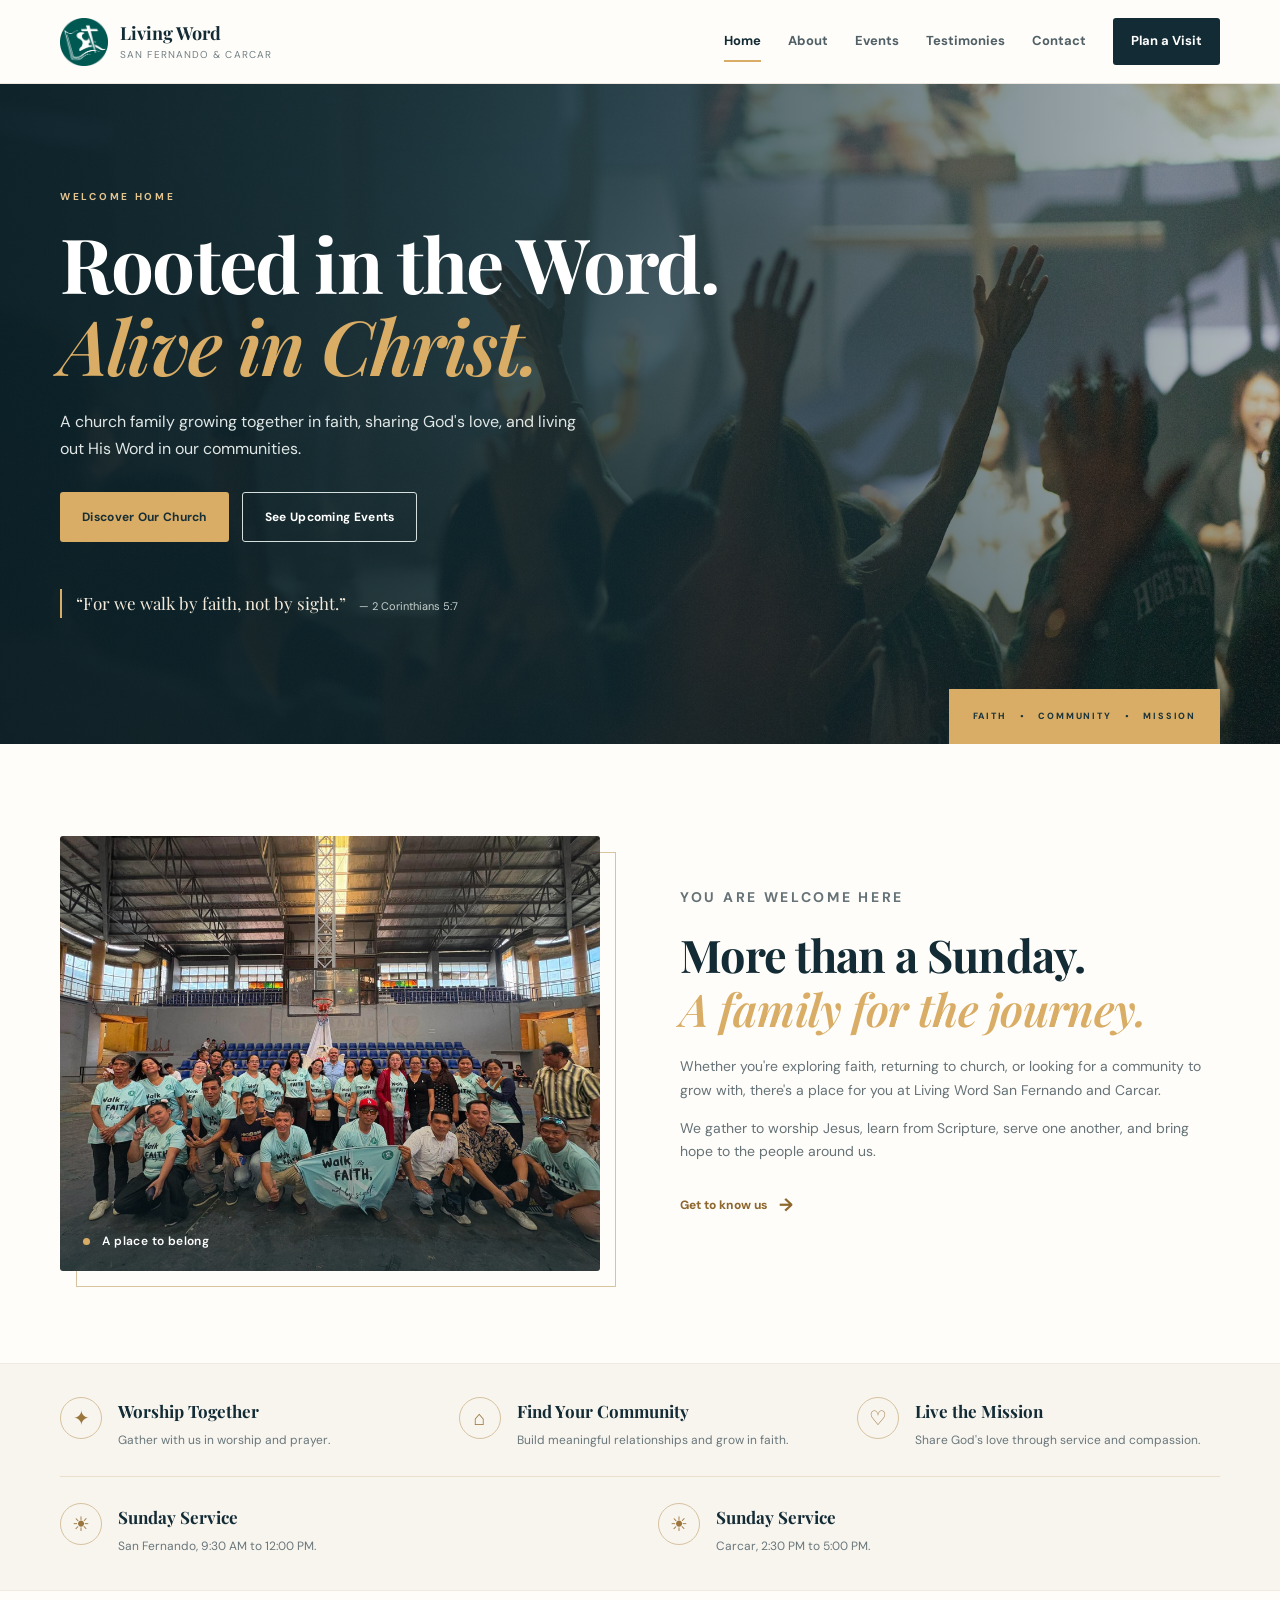
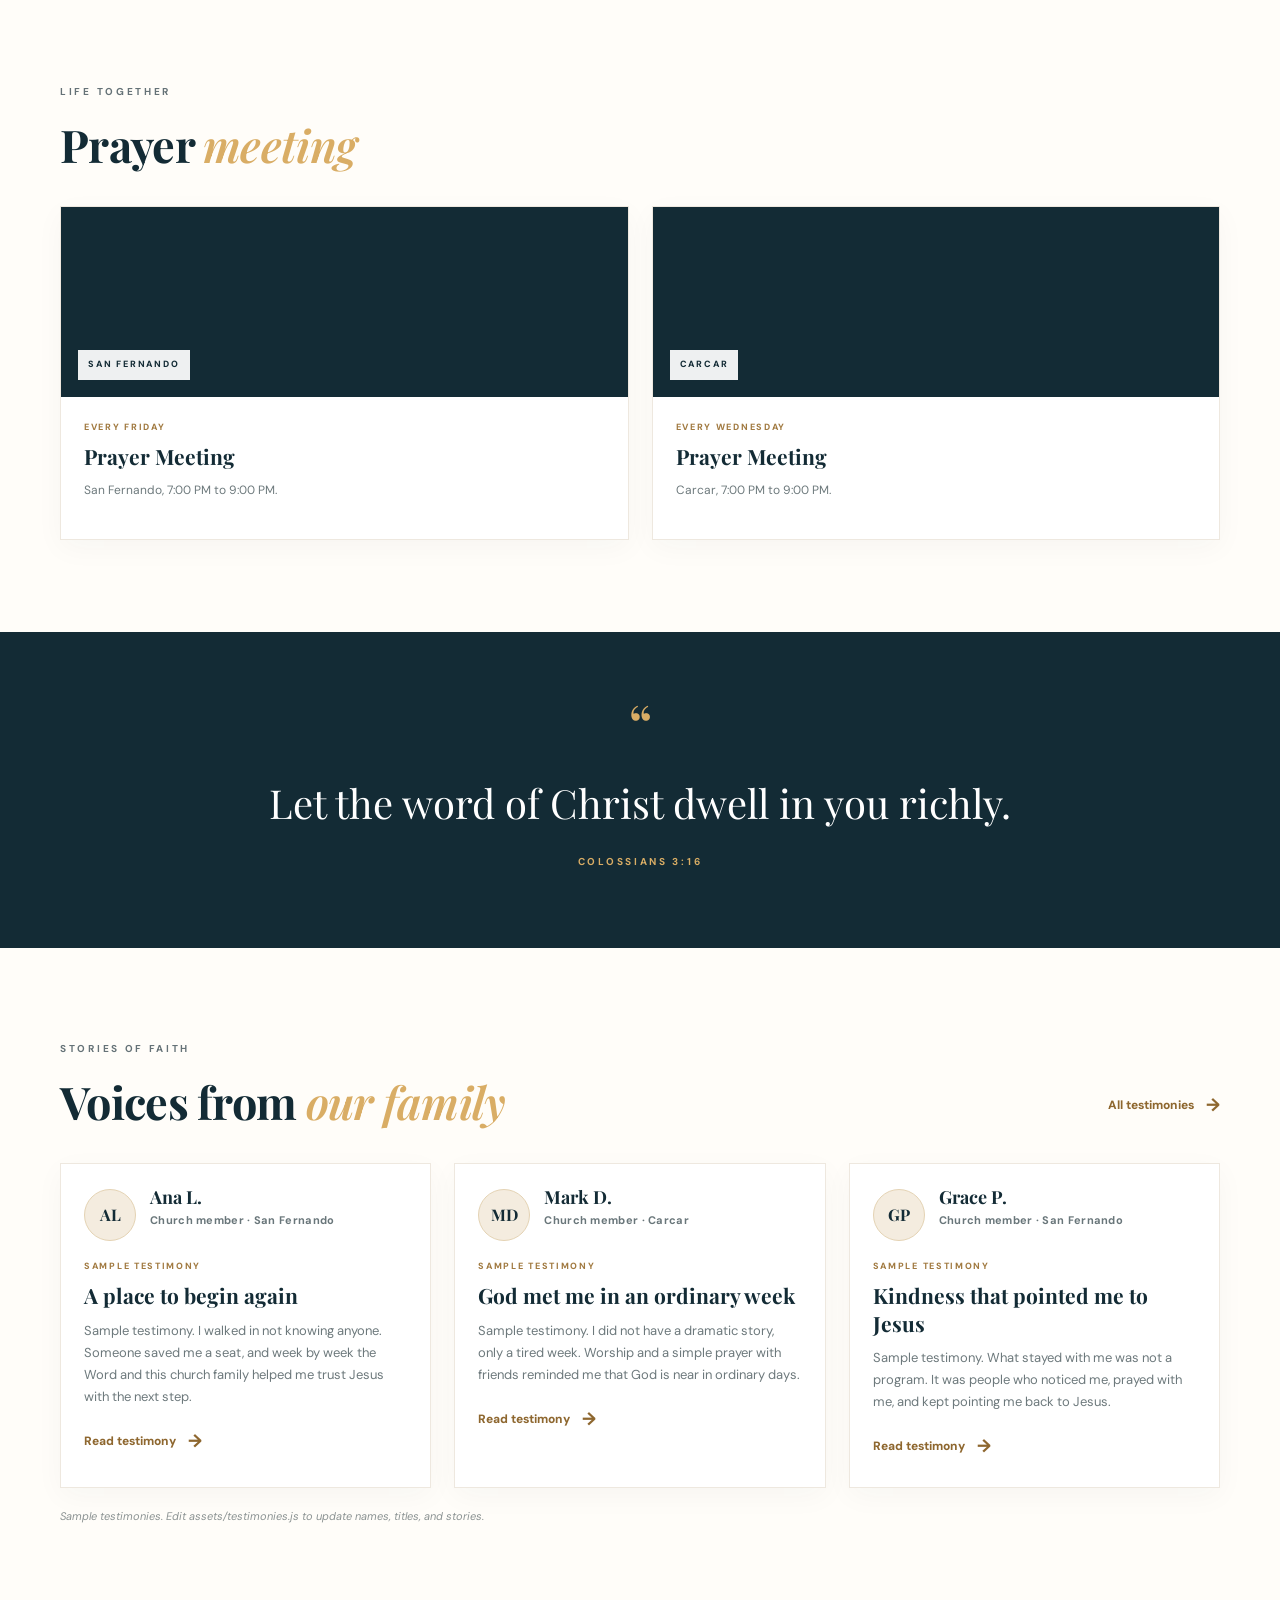
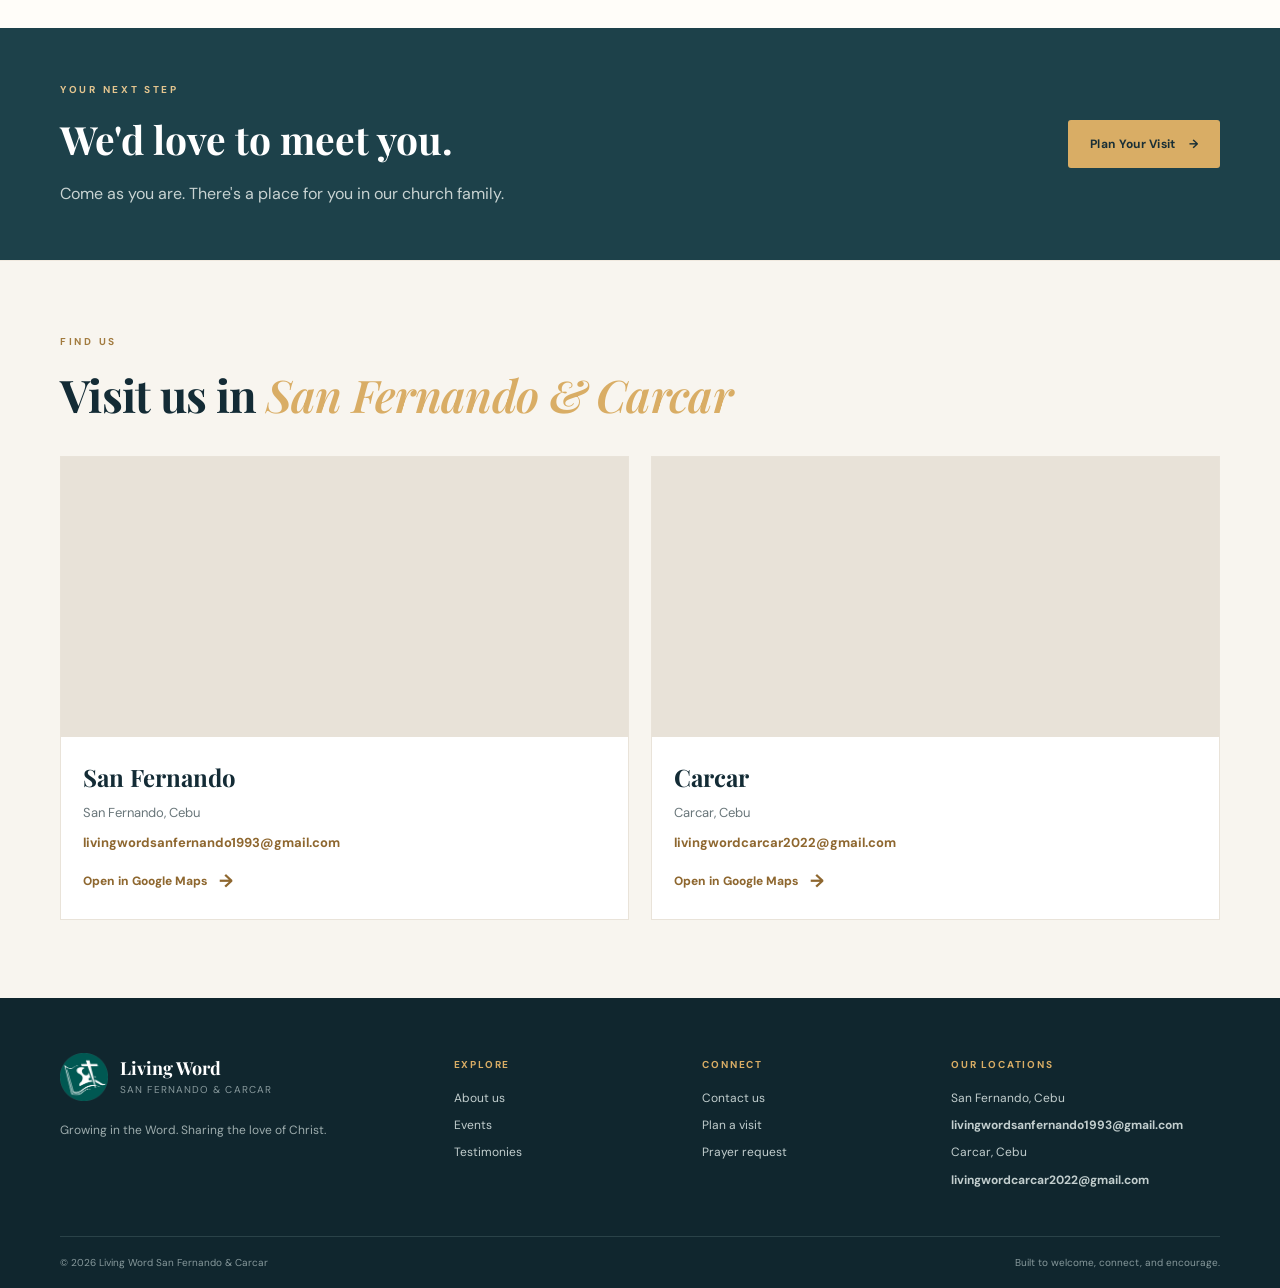
==== commit a3d18b0e: "Add files via upload" ====
--- a/index.html
+++ b/index.html
@@ -22,9 +22,9 @@
   <div class="hero-verse">“For we walk by faith, not by sight.” <span>— 2 Corinthians 5:7</span></div>
 </div><div class="hero-badge"><span>FAITH</span><b>·</b><span>COMMUNITY</span><b>·</b><span>MISSION</span></div></section>
 <section class="welcome section"><div class="container two-col"><div class="welcome-image image-card"><div class="image-caption"><span class="caption-dot"></span> A place to belong</div></div><div class="welcome-text"><p class="eyebrow">YOU ARE WELCOME HERE</p><h2>More than a Sunday.<br><em>A family for the journey.</em></h2><p>Whether you're exploring faith, returning to church, or looking for a community to grow with, there's a place for you at Living Word San Fernando and Carcar.</p><p>We gather to worship Jesus, learn from Scripture, serve one another, and bring hope to the people around us.</p><a class="text-link" href="/about">Get to know us <span>→</span></a></div></div></section>
-<section class="quick-info"><div class="container info-grid"><article><span class="info-icon">✦</span><div><h3>Worship Together</h3><p>Gather with us in worship and prayer.</p></div></article><article><span class="info-icon">⌂</span><div><h3>Find Your Community</h3><p>Build meaningful relationships and grow in faith.</p></div></article><article><span class="info-icon">♡</span><div><h3>Live the Mission</h3><p>Share God's love through service and compassion.</p></div></article></div></section>
+<section class="quick-info"><div class="container"><div class="info-grid"><article><span class="info-icon">✦</span><div><h3>Worship Together</h3><p>Gather with us in worship and prayer.</p></div></article><article><span class="info-icon">⌂</span><div><h3>Find Your Community</h3><p>Build meaningful relationships and grow in faith.</p></div></article><article><span class="info-icon">♡</span><div><h3>Live the Mission</h3><p>Share God's love through service and compassion.</p></div></article></div><div class="sunday-grid"><article><span class="info-icon">☀</span><div><h3>Sunday Service</h3><p>San Fernando, 9:30 AM to 12:00 PM.</p></div></article><article><span class="info-icon">☀</span><div><h3>Sunday Service</h3><p>Carcar, 2:30 PM to 5:00 PM.</p></div></article></div></div></section>
 <section class="section events-preview"><div class="container"><div class="section-heading"><div><p class="eyebrow">LIFE TOGETHER</p><h2>Prayer <em>meeting</em></h2></div></div><div class="cards cards-two">
-<article class="event-card"><div class="event-art event-video"><video src="assets/san-fernando.mp4" autoplay muted loop playsinline></video><span>SAN FERNANDO</span></div><div class="card-body"><p class="card-kicker">EVERY FRIDAY</p><h3>Prayer Meeting</h3><p>San Fernando, 7:00 PM to 9:00 PM.</p></div></article>
+<article class="event-card"><div class="event-art event-video"><video src="assets/san-fernando-2.mp4" autoplay muted loop playsinline></video><span>SAN FERNANDO</span></div><div class="card-body"><p class="card-kicker">EVERY FRIDAY</p><h3>Prayer Meeting</h3><p>San Fernando, 7:00 PM to 9:00 PM.</p></div></article>
 <article class="event-card"><div class="event-art event-video"><video src="assets/carcar.mp4" autoplay muted loop playsinline></video><span>CARCAR</span></div><div class="card-body"><p class="card-kicker">EVERY WEDNESDAY</p><h3>Prayer Meeting</h3><p>Carcar, 7:00 PM to 9:00 PM.</p></div></article>
 </div></div></section>
 <section class="scripture-band"><div class="container scripture-inner"><span class="quote-mark">“</span><blockquote>Let the word of Christ dwell in you richly.</blockquote><p>COLOSSIANS 3:16</p></div></section>
--- a/assets/style.css
+++ b/assets/style.css
@@ -1 +1 @@
- :root{--navy:#132b35;--navy2:#1d3e47;--gold:#d9ad65;--cream:#f8f5ef;--paper:#fffdf9;--ink:#243238;--muted:#69767a;--line:#e9e3d9;--serif:"Playfair Display",Georgia,serif;--sans:"DM Sans",Arial,sans-serif}*{box-sizing:border-box}html{scroll-behavior:smooth}body{margin:0;background:var(--paper);color:var(--ink);font-family:var(--sans);line-height:1.7}a{color:inherit;text-decoration:none}img{max-width:100%}.container{width:min(1160px,calc(100% - 44px));margin:0 auto}.site-header{height:84px;background:#fffdf9f2;backdrop-filter:blur(14px);border-bottom:1px solid #ece7df;position:sticky;top:0;z-index:20}.nav-wrap{height:100%;display:flex;align-items:center;justify-content:space-between;gap:28px}.brand{display:flex;align-items:center;gap:12px;flex-shrink:0}.brand-mark{width:48px;height:48px;object-fit:contain;display:block;flex-shrink:0}.brand strong,.brand small{display:block;line-height:1.25}.brand strong{font-family:var(--serif);font-size:18px;color:var(--navy)}.brand small{font-size:10px;letter-spacing:1.1px;text-transform:uppercase;color:#738085;margin-top:4px}.nav-links{display:flex;align-items:center;gap:27px;font-size:13px;font-weight:700;color:#506066}.nav-links>a:not(.nav-cta){padding:9px 0;position:relative}.nav-links>a.active,.nav-links>a:hover{color:var(--navy)}.nav-links>a.active:after{content:"";position:absolute;left:0;right:0;bottom:0;height:2px;background:var(--gold)}.nav-cta{padding:12px 18px;background:var(--navy);color:white;border-radius:3px}.nav-cta:hover,.button-dark:hover{background:#244954}.menu-toggle{display:none;border:0;background:none;font-size:26px;color:var(--navy)}.hero{position:relative;min-height:660px;display:flex;align-items:center;background:linear-gradient(90deg,rgba(12,33,41,.94) 0%,rgba(16,43,51,.81) 46%,rgba(19,43,53,.3) 100%),url('hero-worship.jpg') center/cover no-repeat;color:white;overflow:hidden}.hero-shade{position:absolute;inset:0;background:linear-gradient(0deg,rgba(11,28,34,.32),transparent 50%);pointer-events:none}.hero-content{position:relative;padding:90px 0 112px}.eyebrow{font-size:10px;letter-spacing:2.7px;font-weight:700;color:#a27b3f;margin:0 0 17px}.eyebrow.light{color:#e4c58f}.hero h1,.page-hero h1{font-family:var(--serif);font-size:clamp(46px,6vw,76px);line-height:1.08;letter-spacing:-1.8px;margin:0 0 22px;max-width:720px}.hero h1 em,.page-hero h1 em,.welcome h2 em,.section-heading h2 em,.section h2 em,.contact-side h2 em{font-weight:600;color:var(--gold)}.hero-copy{max-width:520px;color:#e0e7e6;font-size:16px;margin-bottom:29px}.hero-actions{display:flex;gap:13px;flex-wrap:wrap}.button{display:inline-flex;align-items:center;justify-content:center;gap:13px;padding:14px 22px;border:0;border-radius:3px;font-family:var(--sans);font-size:12px;font-weight:700;letter-spacing:.3px;cursor:pointer;transition:.2s}.button-gold{background:var(--gold);color:#192f36}.button-gold:hover{background:#e8c58a;transform:translateY(-1px)}.button-outline{border:1px solid #d5dfdd;color:white;background:transparent}.button-outline:hover{background:#ffffff1a}.button-dark{background:var(--navy);color:white}.hero-verse{margin-top:47px;padding-left:14px;border-left:2px solid var(--gold);font-family:var(--serif);font-size:17px;color:#f4eadb}.hero-verse span{font-family:var(--sans);font-size:11px;color:#c6d0cd;margin-left:9px}.hero-badge{position:absolute;bottom:0;right:max(22px,calc((100% - 1160px)/2));display:flex;gap:13px;align-items:center;background:var(--gold);color:#1c343a;padding:15px 24px;font-size:9px;font-weight:800;letter-spacing:1.8px}.hero-badge b{font-size:15px}.section{padding:92px 0}.two-col{display:grid;grid-template-columns:1fr 1fr;gap:80px;align-items:center}.welcome-image{height:435px;position:relative;background:linear-gradient(0deg,rgba(14,39,46,.55),transparent 45%),url('https://images.unsplash.com/photo-1511632765486-a01980e01a18?auto=format&fit=crop&w=1000&q=85') center/cover;border-radius:3px}.image-card:before{content:"";position:absolute;inset:16px -16px -16px 16px;border:1px solid #d8c39f;z-index:-1}.image-caption{position:absolute;bottom:20px;left:23px;color:white;font-size:12px;font-weight:600;letter-spacing:.4px}.caption-dot{display:inline-block;width:7px;height:7px;border-radius:50%;background:var(--gold);margin-right:9px}.welcome-text h2,.section h2,.section-heading h2,.contact-main h2{font-family:var(--serif);font-size:clamp(32px,4vw,45px);line-height:1.2;color:var(--navy);margin:0 0 20px;letter-spacing:-.7px}.welcome-text p:not(.eyebrow),.section p{color:#657277}.welcome-text p{font-size:14px}.text-link{display:inline-flex;gap:12px;align-items:center;color:#8e672f;font-size:12px;font-weight:800;margin-top:12px}.text-link span{font-size:18px;transition:transform .2s}.text-link:hover span{transform:translateX(4px)}.quick-info{background:var(--cream);padding:33px 0;border-top:1px solid #f0e9df;border-bottom:1px solid #f0e9df}.info-grid{display:grid;grid-template-columns:repeat(3,1fr);gap:36px}.info-grid article{display:flex;gap:16px;align-items:flex-start}.info-icon{width:42px;height:42px;flex-shrink:0;display:grid;place-items:center;border:1px solid #d6c29f;color:#9b753c;font-size:20px;border-radius:50%}.info-grid h3{margin:0 0 4px;font-family:var(--serif);font-size:17px;color:var(--navy)}.info-grid p{margin:0;font-size:12px;color:var(--muted)}.events-preview,.latest-blog{background:var(--paper)}.section-heading{display:flex;justify-content:space-between;align-items:end;gap:28px;margin-bottom:35px}.section-heading h2{margin:0}.section-heading .text-link{margin-bottom:7px}.cards{display:grid;gap:23px}.cards.three{grid-template-columns:repeat(3,1fr)}.cards-two{grid-template-columns:1fr 1fr}.event-card,.blog-card{background:white;border:1px solid #eee8df;box-shadow:0 8px 28px rgba(25,45,49,.035);transition:transform .25s,box-shadow .25s}.event-card:hover,.blog-card:hover{transform:translateY(-4px);box-shadow:0 15px 35px rgba(25,45,49,.09)}.event-art,.blog-art,.feature-art,.event-row-art{background-size:cover;background-position:center}.event-art{height:190px;display:flex;align-items:end;padding:17px}.event-art span{background:#ffffffed;color:var(--navy);font-size:9px;letter-spacing:1.8px;font-weight:800;padding:7px 10px}.event-video{position:relative;overflow:hidden;background:#132b35}.event-video video{position:absolute;inset:0;width:100%;height:100%;object-fit:cover}.event-video span{position:relative;z-index:1}.art-worship{background-image:linear-gradient(0deg,#132b3570,#132b3510),url('https://images.unsplash.com/photo-1507692049790-de58290a4334?auto=format&fit=crop&w=900&q=80')}.art-community{background-image:linear-gradient(0deg,#132b3560,#132b3510),url('https://images.unsplash.com/photo-1529156069898-49953e39b3ac?auto=format&fit=crop&w=900&q=80')}.art-youth{background-image:linear-gradient(0deg,#132b3560,#132b3510),url('https://images.unsplash.com/photo-1529390079861-591de354faf5?auto=format&fit=crop&w=900&q=80')}.art-bible{background-image:linear-gradient(0deg,#132b3530,#132b3500),url('https://images.unsplash.com/photo-1504052434569-70ad5836ab65?auto=format&fit=crop&w=900&q=80')}.art-prayer{background-image:linear-gradient(0deg,#132b3530,#132b3500),url('https://images.unsplash.com/photo-1470252649378-9c29740c9fa8?auto=format&fit=crop&w=900&q=80')}.art-love{background-image:linear-gradient(0deg,#132b3530,#132b3500),url('https://images.unsplash.com/photo-1511632765486-a01980e01a18?auto=format&fit=crop&w=900&q=80')}.card-body{padding:23px 23px 25px}.card-kicker{color:#a17a41!important;font-size:9px!important;letter-spacing:1.7px;font-weight:800;margin:0 0 8px!important}.card-body h3{font-family:var(--serif);font-size:21px;line-height:1.3;color:var(--navy);margin:0 0 10px}.card-body p:not(.card-kicker){font-size:12px;color:#6d797c;margin:0 0 13px}.card-body .text-link{margin-top:5px}.note{font-size:11px!important;color:#8b9292!important;font-style:italic;margin-top:19px}.scripture-band{background:var(--navy);color:white;padding:68px 0;text-align:center}.scripture-inner{max-width:800px}.quote-mark{font-family:var(--serif);font-size:60px;line-height:.8;color:var(--gold)}.scripture-band blockquote{font-family:var(--serif);font-size:clamp(27px,4vw,40px);margin:12px 0 16px}.scripture-band p{color:var(--gold);font-size:10px;letter-spacing:2.7px;font-weight:700}.visit-cta{background:#1d414a;padding:53px 0;color:white}.cta-inner{display:flex;align-items:center;justify-content:space-between;gap:30px}.cta-inner h2{font-family:var(--serif);font-size:39px;margin:0 0 7px}.cta-inner p:not(.eyebrow){color:#c8d3d2;margin:0}.cta-inner .eyebrow{margin-bottom:8px}.testimony-feature{grid-template-columns:1fr}.testimony-profile{display:flex;align-items:center;gap:14px;margin-bottom:16px}.avatar{width:52px;height:52px;border-radius:50%;display:grid;place-items:center;background:#f4ecdf;color:var(--navy);border:1px solid #e4d3b4;font-family:var(--serif);font-weight:700;font-size:16px;object-fit:cover}.avatar-lg{width:84px;height:84px;font-size:26px}.profile-meta{margin:0}.profile-meta strong{display:block;font-family:var(--serif);color:var(--navy);font-size:18px;line-height:1.2}.profile-meta span{display:block;margin-top:3px;font-size:11px;font-weight:700;letter-spacing:.3px;color:var(--muted)}.testimony-text{font-size:13px!important}#testimony-feature{scroll-margin-top:96px}.testimony-card[role="button"]{cursor:pointer}.testimony-card.is-selected{border-color:var(--gold);box-shadow:0 12px 30px rgba(162,123,63,.16)}.testimony-card[role="button"]:focus-visible{outline:2px solid var(--navy);outline-offset:3px}.campus-maps{background:var(--cream);padding:72px 0 78px;border-top:1px solid #f0e9df}.map-grid{display:grid;grid-template-columns:1fr 1fr;gap:22px}.map-card{background:white;border:1px solid var(--line);overflow:hidden}.map-frame{height:280px;background:#e8e2d8}.map-frame iframe{width:100%;height:100%;border:0;display:block}.map-copy{padding:20px 22px 22px}.map-copy h3{font-family:var(--serif);color:var(--navy);margin:0 0 4px;font-size:24px}.map-copy p{margin:0 0 8px;font-size:13px;color:var(--muted)}.campus-email{display:block;font-size:13px;font-weight:700;color:#8e672f;word-break:break-word}.map-copy .text-link{margin-top:12px}.side-location .campus-email{margin-top:6px;font-size:12px;color:#e4c58f}.location-panel .campus-email{margin-top:6px}.site-footer{background:#10262e;color:#c2cece;padding:55px 0 0}.footer-grid{display:grid;grid-template-columns:1.7fr 1fr 1fr 1.3fr;gap:42px;padding-bottom:39px}.footer-brand strong{color:white}.footer-brand small{color:#9caaaa}.footer-copy{font-size:12px;color:#9dacad;margin-top:19px}.footer-grid h4{font-size:10px;text-transform:uppercase;letter-spacing:1.8px;color:var(--gold);margin:3px 0 15px}.footer-grid>div:not(:first-child) a,.footer-grid>div:not(:first-child) p{display:block;font-size:12px;margin:7px 0;color:#c2cece}.footer-grid small{font-size:10px;color:#899a9d}.footer-bottom{border-top:1px solid #2a4248;padding:17px 0;display:flex;justify-content:space-between;gap:20px;font-size:10px;color:#87999c}.page-hero{background:linear-gradient(90deg,rgba(14,39,47,.96),rgba(14,39,47,.75)),url('hero-worship.jpg') center 45%/cover;color:white;padding:96px 0 100px}.page-hero h1{font-size:clamp(42px,5.6vw,66px);margin-bottom:17px}.page-hero p:not(.eyebrow){color:#d2dcda;max-width:600px;margin:0}.narrow{max-width:800px}.narrow h2{margin-bottom:25px}.narrow p{font-size:15px}.location-panels{display:grid;gap:14px}.location-panel{display:flex;gap:18px;align-items:flex-start;background:var(--cream);padding:25px;border:1px solid var(--line)}.location-panel>span,.side-location>span{font-family:var(--serif);font-size:28px;color:#b28a4d}.location-panel h3,.side-location h3{font-family:var(--serif);color:var(--navy);margin:0;font-size:19px}.location-panel p,.side-location p{margin:4px 0!important;font-size:12px}.location-panel small,.side-location small{font-size:10px;color:#818d8e}.section-intro{max-width:390px;font-size:12px;margin:0}.event-list{display:grid;gap:16px}.event-row{display:grid;grid-template-columns:90px 165px 1fr auto;gap:22px;align-items:center;padding:20px;border:1px solid var(--line);background:white}.date-box{display:flex;flex-direction:column;align-items:center;text-align:center;color:var(--navy);line-height:1.2}.date-box span{font-size:8px;letter-spacing:1px;font-weight:800;color:#9e783f}.date-box strong{font-family:var(--serif);font-size:35px;margin:4px 0}.date-box small{font-size:10px;color:#7c898a}.event-row-art{height:125px}.event-row-copy h3{font-family:var(--serif);font-size:21px;color:var(--navy);margin:0 0 5px}.event-row-copy p:not(.card-kicker){font-size:12px;margin:0 0 8px}.event-meta{font-size:10px;color:#8b9696}.event-row>.text-link{white-space:nowrap}.center-cta{text-align:center;background:var(--cream);padding:42px 20px;margin-top:48px}.center-cta h2{font-size:30px;margin-bottom:8px}.center-cta p{font-size:13px;margin:0 0 17px}.blog-feature{display:grid;grid-template-columns:1.05fr 1fr;gap:0;background:var(--cream);margin-bottom:75px}.feature-art{min-height:365px}.feature-copy{padding:43px;align-self:center}.feature-copy h2{font-family:var(--serif);font-size:36px;color:var(--navy);line-height:1.2;margin:0 0 16px}.feature-copy p:not(.card-kicker){font-size:13px}.blog-heading{scroll-margin-top:110px}.search-wrap{display:flex;align-items:center;gap:9px;border:1px solid var(--line);padding:9px 13px;background:white;color:#9b783f}.search-wrap input{border:0;outline:0;font:inherit;font-size:12px;width:180px}.article-label{display:inline-block;font-size:9px;text-transform:uppercase;letter-spacing:1px;color:#8a9696;border-top:1px solid var(--line);padding-top:9px}.empty-state{text-align:center;padding:40px;color:var(--muted)}.contact-layout{display:grid;grid-template-columns:1.15fr .85fr;gap:55px;align-items:start}.contact-main h2{margin-bottom:14px}.contact-main>p:not(.eyebrow){font-size:13px}.contact-form{margin-top:27px;display:grid;gap:17px}.form-row{display:grid;grid-template-columns:1fr 1fr;gap:15px}.contact-form label{display:grid;gap:7px;font-size:11px;font-weight:700;color:var(--navy)}.contact-form input,.contact-form select,.contact-form textarea{width:100%;padding:13px 14px;border:1px solid #e2ddd4;background:white;border-radius:2px;font:400 12px var(--sans);color:var(--ink);outline-color:#c8a46b}.contact-form textarea{resize:vertical}.contact-form .button{justify-self:start}.form-feedback{font-size:11px!important;color:#8b672f!important;margin:0}.contact-side{background:var(--navy);padding:37px 32px;color:white}.contact-side h2{font-family:var(--serif);font-size:38px;line-height:1.15;margin:0 0 17px;color:#fff}.contact-side>p:not(.eyebrow){font-size:12px;color:#c8d4d3}.side-divider{height:1px;background:#3b555b;margin:27px 0}.side-location{display:flex;gap:15px;margin-bottom:21px}.side-location h3{color:white}.side-location p{color:#d0d9d8}.side-location small{color:#9fb0b0}.side-note{background:#1d3d45;padding:14px;font-size:10px;color:#bdcccc;margin-top:26px}.prayer-box{display:flex;gap:14px;background:var(--cream);padding:19px;margin-top:27px}.prayer-box h3{font-family:var(--serif);font-size:17px;color:var(--navy);margin:0}.prayer-box p{font-size:11px;margin:4px 0 0}.prayer-box .info-icon{width:36px;height:36px}.hidden,[hidden]{display:none!important}@media(max-width:900px){.map-grid{grid-template-columns:1fr}.nav-links{gap:16px}.two-col{gap:45px}.footer-grid{grid-template-columns:1.4fr 1fr 1fr;gap:25px}.footer-grid>div:last-child{grid-column:2/4}.event-row{grid-template-columns:70px 120px 1fr;gap:15px}.event-row>.text-link{grid-column:3;justify-self:start;margin-top:-6px}.event-row-art{height:110px}.contact-layout{gap:30px}}@media(max-width:720px){.campus-maps{padding:52px 0 56px}.map-frame{height:230px}.container{width:min(100% - 34px,560px)}.site-header{height:72px}.brand-mark{width:42px;height:42px}.brand strong{font-size:16px}.brand small{font-size:8px;letter-spacing:.8px}.menu-toggle{display:block}.nav-links{display:none;position:absolute;top:71px;left:0;right:0;background:#fffdf9;padding:15px 24px 23px;border-bottom:1px solid var(--line);box-shadow:0 12px 20px #152c3212;flex-direction:column;align-items:stretch;gap:7px}.nav-links.open{display:flex}.nav-links>a:not(.nav-cta){padding:10px 0}.nav-links>a.active:after{display:none}.nav-cta{text-align:center;margin-top:5px}.hero{min-height:630px;background-position:58% center}.hero-content{padding:76px 0 112px}.hero h1{font-size:48px}.hero-copy{font-size:14px}.hero-verse{font-size:14px;max-width:340px}.hero-verse span{display:block;margin:7px 0 0}.hero-badge{left:17px;right:auto;gap:8px;padding:13px 15px;font-size:8px}.section{padding:65px 0}.two-col{grid-template-columns:1fr;gap:40px}.welcome-image{height:320px;margin-right:13px}.welcome-text h2,.section h2,.section-heading h2,.contact-main h2{font-size:34px}.info-grid{grid-template-columns:1fr;gap:23px}.cards.three,.cards-two{grid-template-columns:1fr;gap:17px}.event-art{height:210px}.section-heading{align-items:flex-start;flex-direction:column;gap:10px;margin-bottom:25px}.section-heading .text-link{margin-top:0}.cta-inner{align-items:flex-start;flex-direction:column}.cta-inner h2{font-size:33px}.footer-grid{grid-template-columns:1fr 1fr;gap:27px}.footer-grid>div:last-child{grid-column:auto}.footer-bottom{flex-direction:column;gap:5px}.page-hero{padding:72px 0 75px}.page-hero h1{font-size:45px}.event-row{grid-template-columns:65px 1fr;gap:15px;padding:14px}.date-box{grid-row:span 2}.event-row-art{height:110px}.event-row-copy{grid-column:2}.event-row>.text-link{grid-column:2;margin:0}.event-row-copy h3{font-size:19px}.blog-feature{grid-template-columns:1fr;margin-bottom:50px}.feature-art{min-height:240px}.feature-copy{padding:27px}.feature-copy h2{font-size:31px}.search-wrap{width:100%}.search-wrap input{width:100%}.contact-layout{grid-template-columns:1fr}.contact-side{padding:30px 24px}.form-row{grid-template-columns:1fr}.scripture-band{padding:55px 0}}@keyframes page-in{from{opacity:0}to{opacity:1}}body{animation:page-in .45s ease both}body.page-leave{animation:none;opacity:0;transition:opacity .32s ease}@media(prefers-reduced-motion:reduce){html{scroll-behavior:auto}*,*:before,*:after{transition:none!important;animation:none!important}body{opacity:1}}+ :root{--navy:#132b35;--navy2:#1d3e47;--gold:#d9ad65;--cream:#f8f5ef;--paper:#fffdf9;--ink:#243238;--muted:#69767a;--line:#e9e3d9;--serif:"Playfair Display",Georgia,serif;--sans:"DM Sans",Arial,sans-serif}*{box-sizing:border-box}html{scroll-behavior:smooth}body{margin:0;background:var(--paper);color:var(--ink);font-family:var(--sans);line-height:1.7}a{color:inherit;text-decoration:none}img{max-width:100%}.container{width:min(1160px,calc(100% - 44px));margin:0 auto}.site-header{height:84px;background:#fffdf9f2;backdrop-filter:blur(14px);border-bottom:1px solid #ece7df;position:sticky;top:0;z-index:20}.nav-wrap{height:100%;display:flex;align-items:center;justify-content:space-between;gap:28px}.brand{display:flex;align-items:center;gap:12px;flex-shrink:0}.brand-mark{width:48px;height:48px;object-fit:contain;display:block;flex-shrink:0}.brand strong,.brand small{display:block;line-height:1.25}.brand strong{font-family:var(--serif);font-size:18px;color:var(--navy)}.brand small{font-size:10px;letter-spacing:1.1px;text-transform:uppercase;color:#738085;margin-top:4px}.nav-links{display:flex;align-items:center;gap:27px;font-size:13px;font-weight:700;color:#506066}.nav-links>a:not(.nav-cta){padding:9px 0;position:relative}.nav-links>a.active,.nav-links>a:hover{color:var(--navy)}.nav-links>a.active:after{content:"";position:absolute;left:0;right:0;bottom:0;height:2px;background:var(--gold)}.nav-cta{padding:12px 18px;background:var(--navy);color:white;border-radius:3px}.nav-cta:hover,.button-dark:hover{background:#244954}.menu-toggle{display:none;border:0;background:none;font-size:26px;color:var(--navy)}.hero{position:relative;min-height:660px;display:flex;align-items:center;background:linear-gradient(90deg,rgba(12,33,41,.94) 0%,rgba(16,43,51,.81) 46%,rgba(19,43,53,.3) 100%),url('hero-worship.jpg') center/cover no-repeat;color:white;overflow:hidden}.hero-shade{position:absolute;inset:0;background:linear-gradient(0deg,rgba(11,28,34,.32),transparent 50%);pointer-events:none}.hero-content{position:relative;padding:90px 0 112px}.eyebrow{font-size:10px;letter-spacing:2.7px;font-weight:700;color:#a27b3f;margin:0 0 17px}.eyebrow.light{color:#e4c58f}.hero h1,.page-hero h1{font-family:var(--serif);font-size:clamp(46px,6vw,76px);line-height:1.08;letter-spacing:-1.8px;margin:0 0 22px;max-width:720px}.hero h1 em,.page-hero h1 em,.welcome h2 em,.section-heading h2 em,.section h2 em,.contact-side h2 em{font-weight:600;color:var(--gold)}.hero-copy{max-width:520px;color:#e0e7e6;font-size:16px;margin-bottom:29px}.hero-actions{display:flex;gap:13px;flex-wrap:wrap}.button{display:inline-flex;align-items:center;justify-content:center;gap:13px;padding:14px 22px;border:0;border-radius:3px;font-family:var(--sans);font-size:12px;font-weight:700;letter-spacing:.3px;cursor:pointer;transition:.2s}.button-gold{background:var(--gold);color:#192f36}.button-gold:hover{background:#e8c58a;transform:translateY(-1px)}.button-outline{border:1px solid #d5dfdd;color:white;background:transparent}.button-outline:hover{background:#ffffff1a}.button-dark{background:var(--navy);color:white}.hero-verse{margin-top:47px;padding-left:14px;border-left:2px solid var(--gold);font-family:var(--serif);font-size:17px;color:#f4eadb}.hero-verse span{font-family:var(--sans);font-size:11px;color:#c6d0cd;margin-left:9px}.hero-badge{position:absolute;bottom:0;right:max(22px,calc((100% - 1160px)/2));display:flex;gap:13px;align-items:center;background:var(--gold);color:#1c343a;padding:15px 24px;font-size:9px;font-weight:800;letter-spacing:1.8px}.hero-badge b{font-size:15px}.section{padding:92px 0}.two-col{display:grid;grid-template-columns:1fr 1fr;gap:80px;align-items:center}.welcome-image{height:435px;position:relative;background:linear-gradient(0deg,rgba(14,39,46,.55),transparent 45%),url('family.jpg') center/cover;border-radius:3px}.image-card:before{content:"";position:absolute;inset:16px -16px -16px 16px;border:1px solid #d8c39f;z-index:-1}.image-caption{position:absolute;bottom:20px;left:23px;color:white;font-size:12px;font-weight:600;letter-spacing:.4px}.caption-dot{display:inline-block;width:7px;height:7px;border-radius:50%;background:var(--gold);margin-right:9px}.welcome-text h2,.section h2,.section-heading h2,.contact-main h2{font-family:var(--serif);font-size:clamp(32px,4vw,45px);line-height:1.2;color:var(--navy);margin:0 0 20px;letter-spacing:-.7px}.welcome-text p:not(.eyebrow),.section p{color:#657277}.welcome-text p{font-size:14px}.text-link{display:inline-flex;gap:12px;align-items:center;color:#8e672f;font-size:12px;font-weight:800;margin-top:12px}.text-link span{font-size:18px;transition:transform .2s}.text-link:hover span{transform:translateX(4px)}.quick-info{background:var(--cream);padding:33px 0;border-top:1px solid #f0e9df;border-bottom:1px solid #f0e9df}.info-grid{display:grid;grid-template-columns:repeat(3,1fr);gap:36px}.info-grid article{display:flex;gap:16px;align-items:flex-start}.info-icon{width:42px;height:42px;flex-shrink:0;display:grid;place-items:center;border:1px solid #d6c29f;color:#9b753c;font-size:20px;border-radius:50%}.info-grid h3,.sunday-grid h3{margin:0 0 4px;font-family:var(--serif);font-size:17px;color:var(--navy)}.info-grid p,.sunday-grid p{margin:0;font-size:12px;color:var(--muted)}.sunday-grid{display:grid;grid-template-columns:1fr 1fr;gap:36px;margin-top:26px;padding-top:26px;border-top:1px solid #eadfce}.sunday-grid article{display:flex;gap:16px;align-items:flex-start}.events-preview,.latest-blog{background:var(--paper)}.section-heading{display:flex;justify-content:space-between;align-items:end;gap:28px;margin-bottom:35px}.section-heading h2{margin:0}.section-heading .text-link{margin-bottom:7px}.cards{display:grid;gap:23px}.cards.three{grid-template-columns:repeat(3,1fr)}.cards-two{grid-template-columns:1fr 1fr}.event-card,.blog-card{background:white;border:1px solid #eee8df;box-shadow:0 8px 28px rgba(25,45,49,.035);transition:transform .25s,box-shadow .25s}.event-card:hover,.blog-card:hover{transform:translateY(-4px);box-shadow:0 15px 35px rgba(25,45,49,.09)}.event-art,.blog-art,.feature-art,.event-row-art{background-size:cover;background-position:center}.event-art{height:190px;display:flex;align-items:end;padding:17px}.event-art span{background:#ffffffed;color:var(--navy);font-size:9px;letter-spacing:1.8px;font-weight:800;padding:7px 10px}.event-video{position:relative;overflow:hidden;background:#132b35}.event-video video{position:absolute;inset:0;width:100%;height:100%;object-fit:cover}.event-video span{position:relative;z-index:1}.art-worship{background-image:linear-gradient(0deg,#132b3570,#132b3510),url('https://images.unsplash.com/photo-1507692049790-de58290a4334?auto=format&fit=crop&w=900&q=80')}.art-community{background-image:linear-gradient(0deg,#132b3560,#132b3510),url('https://images.unsplash.com/photo-1529156069898-49953e39b3ac?auto=format&fit=crop&w=900&q=80')}.art-youth{background-image:linear-gradient(0deg,#132b3560,#132b3510),url('https://images.unsplash.com/photo-1529390079861-591de354faf5?auto=format&fit=crop&w=900&q=80')}.art-bible{background-image:linear-gradient(0deg,#132b3530,#132b3500),url('https://images.unsplash.com/photo-1504052434569-70ad5836ab65?auto=format&fit=crop&w=900&q=80')}.art-prayer{background-image:linear-gradient(0deg,#132b3530,#132b3500),url('https://images.unsplash.com/photo-1470252649378-9c29740c9fa8?auto=format&fit=crop&w=900&q=80')}.art-love{background-image:linear-gradient(0deg,#132b3530,#132b3500),url('https://images.unsplash.com/photo-1511632765486-a01980e01a18?auto=format&fit=crop&w=900&q=80')}.card-body{padding:23px 23px 25px}.card-kicker{color:#a17a41!important;font-size:9px!important;letter-spacing:1.7px;font-weight:800;margin:0 0 8px!important}.card-body h3{font-family:var(--serif);font-size:21px;line-height:1.3;color:var(--navy);margin:0 0 10px}.card-body p:not(.card-kicker){font-size:12px;color:#6d797c;margin:0 0 13px}.card-body .text-link{margin-top:5px}.note{font-size:11px!important;color:#8b9292!important;font-style:italic;margin-top:19px}.scripture-band{background:var(--navy);color:white;padding:68px 0;text-align:center}.scripture-inner{max-width:800px}.quote-mark{font-family:var(--serif);font-size:60px;line-height:.8;color:var(--gold)}.scripture-band blockquote{font-family:var(--serif);font-size:clamp(27px,4vw,40px);margin:12px 0 16px}.scripture-band p{color:var(--gold);font-size:10px;letter-spacing:2.7px;font-weight:700}.visit-cta{background:#1d414a;padding:53px 0;color:white}.cta-inner{display:flex;align-items:center;justify-content:space-between;gap:30px}.cta-inner h2{font-family:var(--serif);font-size:39px;margin:0 0 7px}.cta-inner p:not(.eyebrow){color:#c8d3d2;margin:0}.cta-inner .eyebrow{margin-bottom:8px}.testimony-feature{grid-template-columns:1fr}.testimony-profile{display:flex;align-items:center;gap:14px;margin-bottom:16px}.avatar{width:52px;height:52px;border-radius:50%;display:grid;place-items:center;background:#f4ecdf;color:var(--navy);border:1px solid #e4d3b4;font-family:var(--serif);font-weight:700;font-size:16px;object-fit:cover}.avatar-lg{width:84px;height:84px;font-size:26px}.profile-meta{margin:0}.profile-meta strong{display:block;font-family:var(--serif);color:var(--navy);font-size:18px;line-height:1.2}.profile-meta span{display:block;margin-top:3px;font-size:11px;font-weight:700;letter-spacing:.3px;color:var(--muted)}.testimony-text{font-size:13px!important}#testimony-feature{scroll-margin-top:96px}.testimony-card[role="button"]{cursor:pointer}.testimony-card.is-selected{border-color:var(--gold);box-shadow:0 12px 30px rgba(162,123,63,.16)}.testimony-card[role="button"]:focus-visible{outline:2px solid var(--navy);outline-offset:3px}.campus-maps{background:var(--cream);padding:72px 0 78px;border-top:1px solid #f0e9df}.map-grid{display:grid;grid-template-columns:1fr 1fr;gap:22px}.map-card{background:white;border:1px solid var(--line);overflow:hidden}.map-frame{height:280px;background:#e8e2d8}.map-frame iframe{width:100%;height:100%;border:0;display:block}.map-copy{padding:20px 22px 22px}.map-copy h3{font-family:var(--serif);color:var(--navy);margin:0 0 4px;font-size:24px}.map-copy p{margin:0 0 8px;font-size:13px;color:var(--muted)}.campus-email{display:block;font-size:13px;font-weight:700;color:#8e672f;word-break:break-word}.map-copy .text-link{margin-top:12px}.side-location .campus-email{margin-top:6px;font-size:12px;color:#e4c58f}.location-panel .campus-email{margin-top:6px}.site-footer{background:#10262e;color:#c2cece;padding:55px 0 0}.footer-grid{display:grid;grid-template-columns:1.7fr 1fr 1fr 1.3fr;gap:42px;padding-bottom:39px}.footer-brand strong{color:white}.footer-brand small{color:#9caaaa}.footer-copy{font-size:12px;color:#9dacad;margin-top:19px}.footer-grid h4{font-size:10px;text-transform:uppercase;letter-spacing:1.8px;color:var(--gold);margin:3px 0 15px}.footer-grid>div:not(:first-child) a,.footer-grid>div:not(:first-child) p{display:block;font-size:12px;margin:7px 0;color:#c2cece}.footer-grid small{font-size:10px;color:#899a9d}.footer-bottom{border-top:1px solid #2a4248;padding:17px 0;display:flex;justify-content:space-between;gap:20px;font-size:10px;color:#87999c}.page-hero{background:linear-gradient(90deg,rgba(14,39,47,.96),rgba(14,39,47,.75)),url('hero-worship.jpg') center 45%/cover;color:white;padding:96px 0 100px}.page-hero h1{font-size:clamp(42px,5.6vw,66px);margin-bottom:17px}.page-hero p:not(.eyebrow){color:#d2dcda;max-width:600px;margin:0}.narrow{max-width:800px}.narrow h2{margin-bottom:25px}.narrow p{font-size:15px}.location-panels{display:grid;gap:14px}.location-panel{display:flex;gap:18px;align-items:flex-start;background:var(--cream);padding:25px;border:1px solid var(--line)}.location-panel>span,.side-location>span{font-family:var(--serif);font-size:28px;color:#b28a4d}.location-panel h3,.side-location h3{font-family:var(--serif);color:var(--navy);margin:0;font-size:19px}.location-panel p,.side-location p{margin:4px 0!important;font-size:12px}.location-panel small,.side-location small{font-size:10px;color:#818d8e}.section-intro{max-width:390px;font-size:12px;margin:0}.event-list{display:grid;gap:16px}.event-row{display:grid;grid-template-columns:90px 165px 1fr auto;gap:22px;align-items:center;padding:20px;border:1px solid var(--line);background:white}.date-box{display:flex;flex-direction:column;align-items:center;text-align:center;color:var(--navy);line-height:1.2}.date-box span{font-size:8px;letter-spacing:1px;font-weight:800;color:#9e783f}.date-box strong{font-family:var(--serif);font-size:35px;margin:4px 0}.date-box small{font-size:10px;color:#7c898a}.event-row-art{height:125px}.event-row-copy h3{font-family:var(--serif);font-size:21px;color:var(--navy);margin:0 0 5px}.event-row-copy p:not(.card-kicker){font-size:12px;margin:0 0 8px}.event-meta{font-size:10px;color:#8b9696}.event-row>.text-link{white-space:nowrap}.center-cta{text-align:center;background:var(--cream);padding:42px 20px;margin-top:48px}.center-cta h2{font-size:30px;margin-bottom:8px}.center-cta p{font-size:13px;margin:0 0 17px}.blog-feature{display:grid;grid-template-columns:1.05fr 1fr;gap:0;background:var(--cream);margin-bottom:75px}.feature-art{min-height:365px}.feature-copy{padding:43px;align-self:center}.feature-copy h2{font-family:var(--serif);font-size:36px;color:var(--navy);line-height:1.2;margin:0 0 16px}.feature-copy p:not(.card-kicker){font-size:13px}.blog-heading{scroll-margin-top:110px}.search-wrap{display:flex;align-items:center;gap:9px;border:1px solid var(--line);padding:9px 13px;background:white;color:#9b783f}.search-wrap input{border:0;outline:0;font:inherit;font-size:12px;width:180px}.article-label{display:inline-block;font-size:9px;text-transform:uppercase;letter-spacing:1px;color:#8a9696;border-top:1px solid var(--line);padding-top:9px}.empty-state{text-align:center;padding:40px;color:var(--muted)}.contact-layout{display:grid;grid-template-columns:1.15fr .85fr;gap:55px;align-items:start}.contact-main h2{margin-bottom:14px}.contact-main>p:not(.eyebrow){font-size:13px}.contact-form{margin-top:27px;display:grid;gap:17px}.form-row{display:grid;grid-template-columns:1fr 1fr;gap:15px}.contact-form label{display:grid;gap:7px;font-size:11px;font-weight:700;color:var(--navy)}.contact-form input,.contact-form select,.contact-form textarea{width:100%;padding:13px 14px;border:1px solid #e2ddd4;background:white;border-radius:2px;font:400 12px var(--sans);color:var(--ink);outline-color:#c8a46b}.contact-form textarea{resize:vertical}.contact-form .button{justify-self:start}.form-feedback{font-size:11px!important;color:#8b672f!important;margin:0}.contact-side{background:var(--navy);padding:37px 32px;color:white}.contact-side h2{font-family:var(--serif);font-size:38px;line-height:1.15;margin:0 0 17px;color:#fff}.contact-side>p:not(.eyebrow){font-size:12px;color:#c8d4d3}.side-divider{height:1px;background:#3b555b;margin:27px 0}.side-location{display:flex;gap:15px;margin-bottom:21px}.side-location h3{color:white}.side-location p{color:#d0d9d8}.side-location small{color:#9fb0b0}.side-note{background:#1d3d45;padding:14px;font-size:10px;color:#bdcccc;margin-top:26px}.prayer-box{display:flex;gap:14px;background:var(--cream);padding:19px;margin-top:27px}.prayer-box h3{font-family:var(--serif);font-size:17px;color:var(--navy);margin:0}.prayer-box p{font-size:11px;margin:4px 0 0}.prayer-box .info-icon{width:36px;height:36px}.hidden,[hidden]{display:none!important}@media(max-width:900px){.map-grid{grid-template-columns:1fr}.nav-links{gap:16px}.two-col{gap:45px}.footer-grid{grid-template-columns:1.4fr 1fr 1fr;gap:25px}.footer-grid>div:last-child{grid-column:2/4}.event-row{grid-template-columns:70px 120px 1fr;gap:15px}.event-row>.text-link{grid-column:3;justify-self:start;margin-top:-6px}.event-row-art{height:110px}.contact-layout{gap:30px}}@media(max-width:720px){.campus-maps{padding:52px 0 56px}.map-frame{height:230px}.container{width:min(100% - 34px,560px)}.site-header{height:72px}.brand-mark{width:42px;height:42px}.brand strong{font-size:16px}.brand small{font-size:8px;letter-spacing:.8px}.menu-toggle{display:block}.nav-links{display:none;position:absolute;top:71px;left:0;right:0;background:#fffdf9;padding:15px 24px 23px;border-bottom:1px solid var(--line);box-shadow:0 12px 20px #152c3212;flex-direction:column;align-items:stretch;gap:7px}.nav-links.open{display:flex}.nav-links>a:not(.nav-cta){padding:10px 0}.nav-links>a.active:after{display:none}.nav-cta{text-align:center;margin-top:5px}.hero{min-height:630px;background-position:58% center}.hero-content{padding:76px 0 112px}.hero h1{font-size:48px}.hero-copy{font-size:14px}.hero-verse{font-size:14px;max-width:340px}.hero-verse span{display:block;margin:7px 0 0}.hero-badge{left:17px;right:auto;gap:8px;padding:13px 15px;font-size:8px}.section{padding:65px 0}.two-col{grid-template-columns:1fr;gap:40px}.welcome-image{height:320px;margin-right:13px}.welcome-text h2,.section h2,.section-heading h2,.contact-main h2{font-size:34px}.info-grid,.sunday-grid{grid-template-columns:1fr;gap:23px}.sunday-grid{margin-top:23px;padding-top:23px}.cards.three,.cards-two{grid-template-columns:1fr;gap:17px}.event-art{height:210px}.section-heading{align-items:flex-start;flex-direction:column;gap:10px;margin-bottom:25px}.section-heading .text-link{margin-top:0}.cta-inner{align-items:flex-start;flex-direction:column}.cta-inner h2{font-size:33px}.footer-grid{grid-template-columns:1fr 1fr;gap:27px}.footer-grid>div:last-child{grid-column:auto}.footer-bottom{flex-direction:column;gap:5px}.page-hero{padding:72px 0 75px}.page-hero h1{font-size:45px}.event-row{grid-template-columns:65px 1fr;gap:15px;padding:14px}.date-box{grid-row:span 2}.event-row-art{height:110px}.event-row-copy{grid-column:2}.event-row>.text-link{grid-column:2;margin:0}.event-row-copy h3{font-size:19px}.blog-feature{grid-template-columns:1fr;margin-bottom:50px}.feature-art{min-height:240px}.feature-copy{padding:27px}.feature-copy h2{font-size:31px}.search-wrap{width:100%}.search-wrap input{width:100%}.contact-layout{grid-template-columns:1fr}.contact-side{padding:30px 24px}.form-row{grid-template-columns:1fr}.scripture-band{padding:55px 0}}@keyframes page-in{from{opacity:0}to{opacity:1}}body{animation:page-in .45s ease both}body.page-leave{animation:none;opacity:0;transition:opacity .32s ease}@media(prefers-reduced-motion:reduce){html{scroll-behavior:auto}*,*:before,*:after{transition:none!important;animation:none!important}body{opacity:1}}
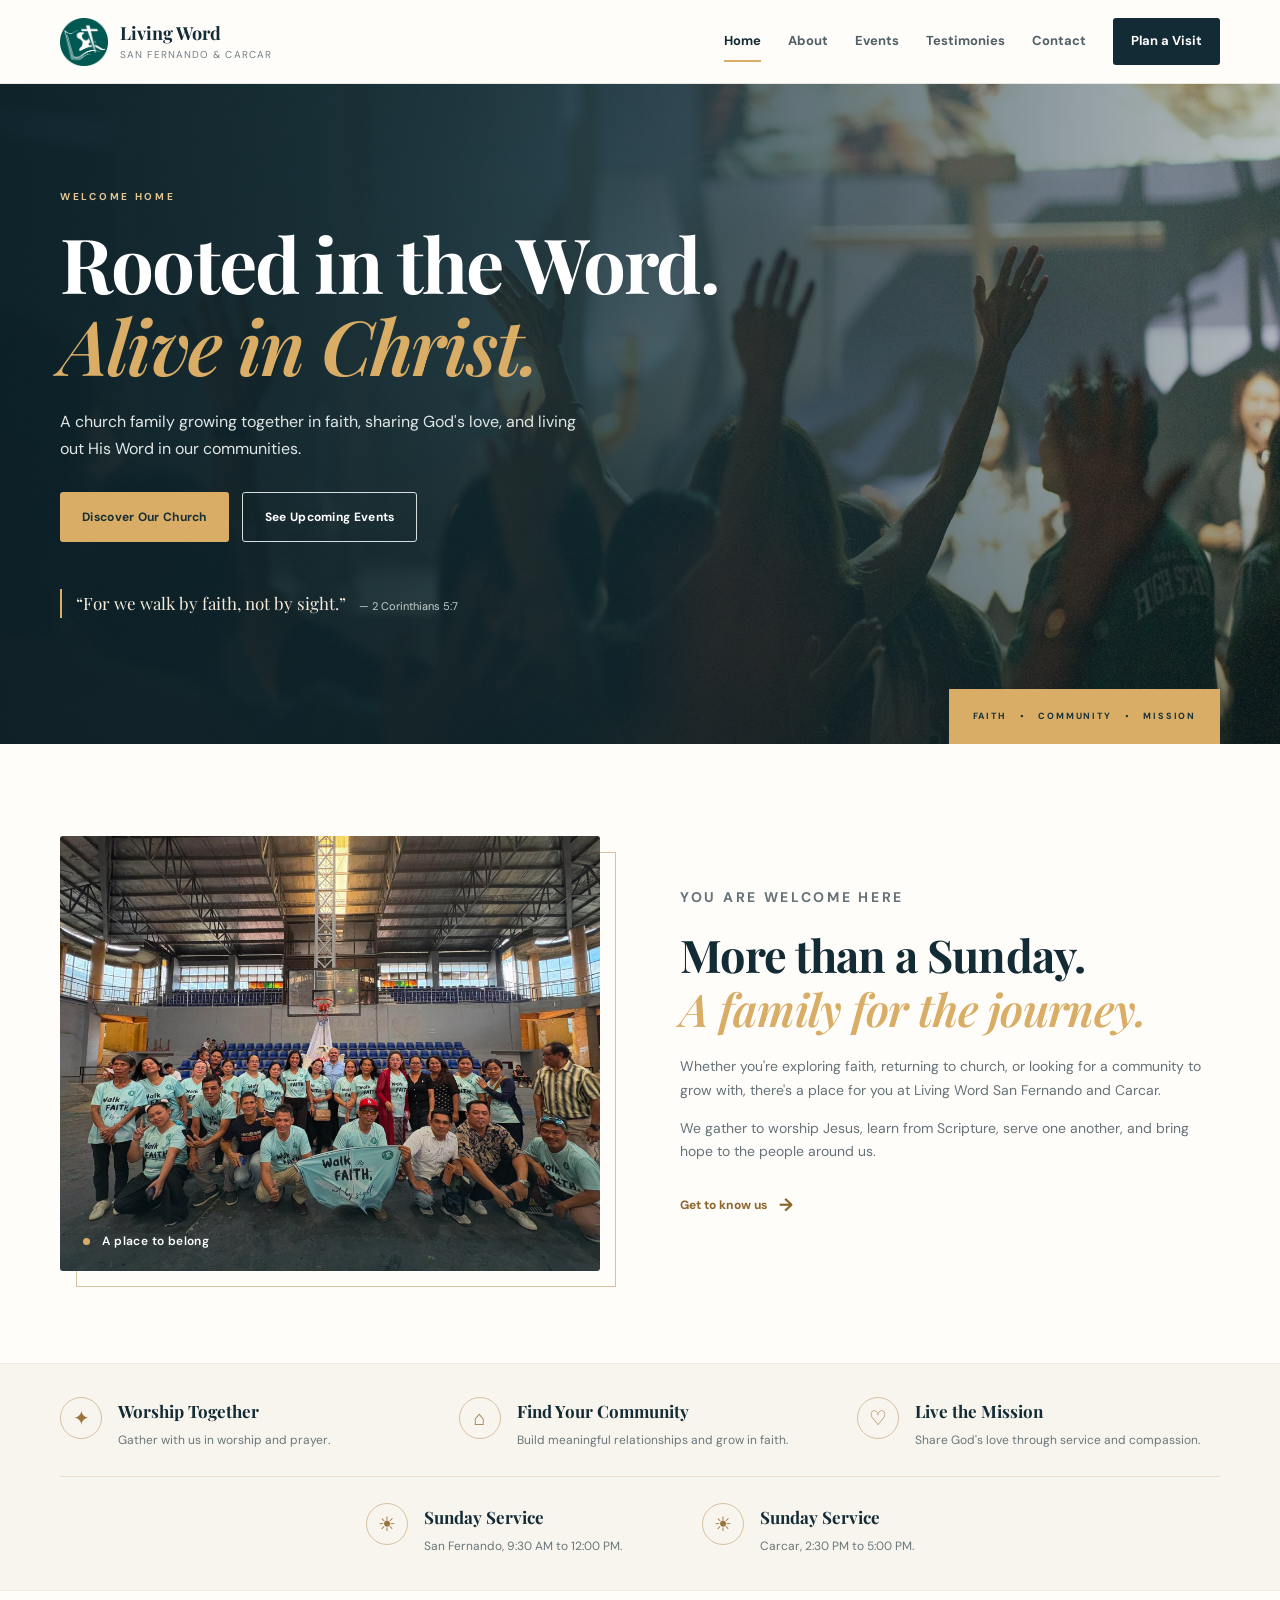
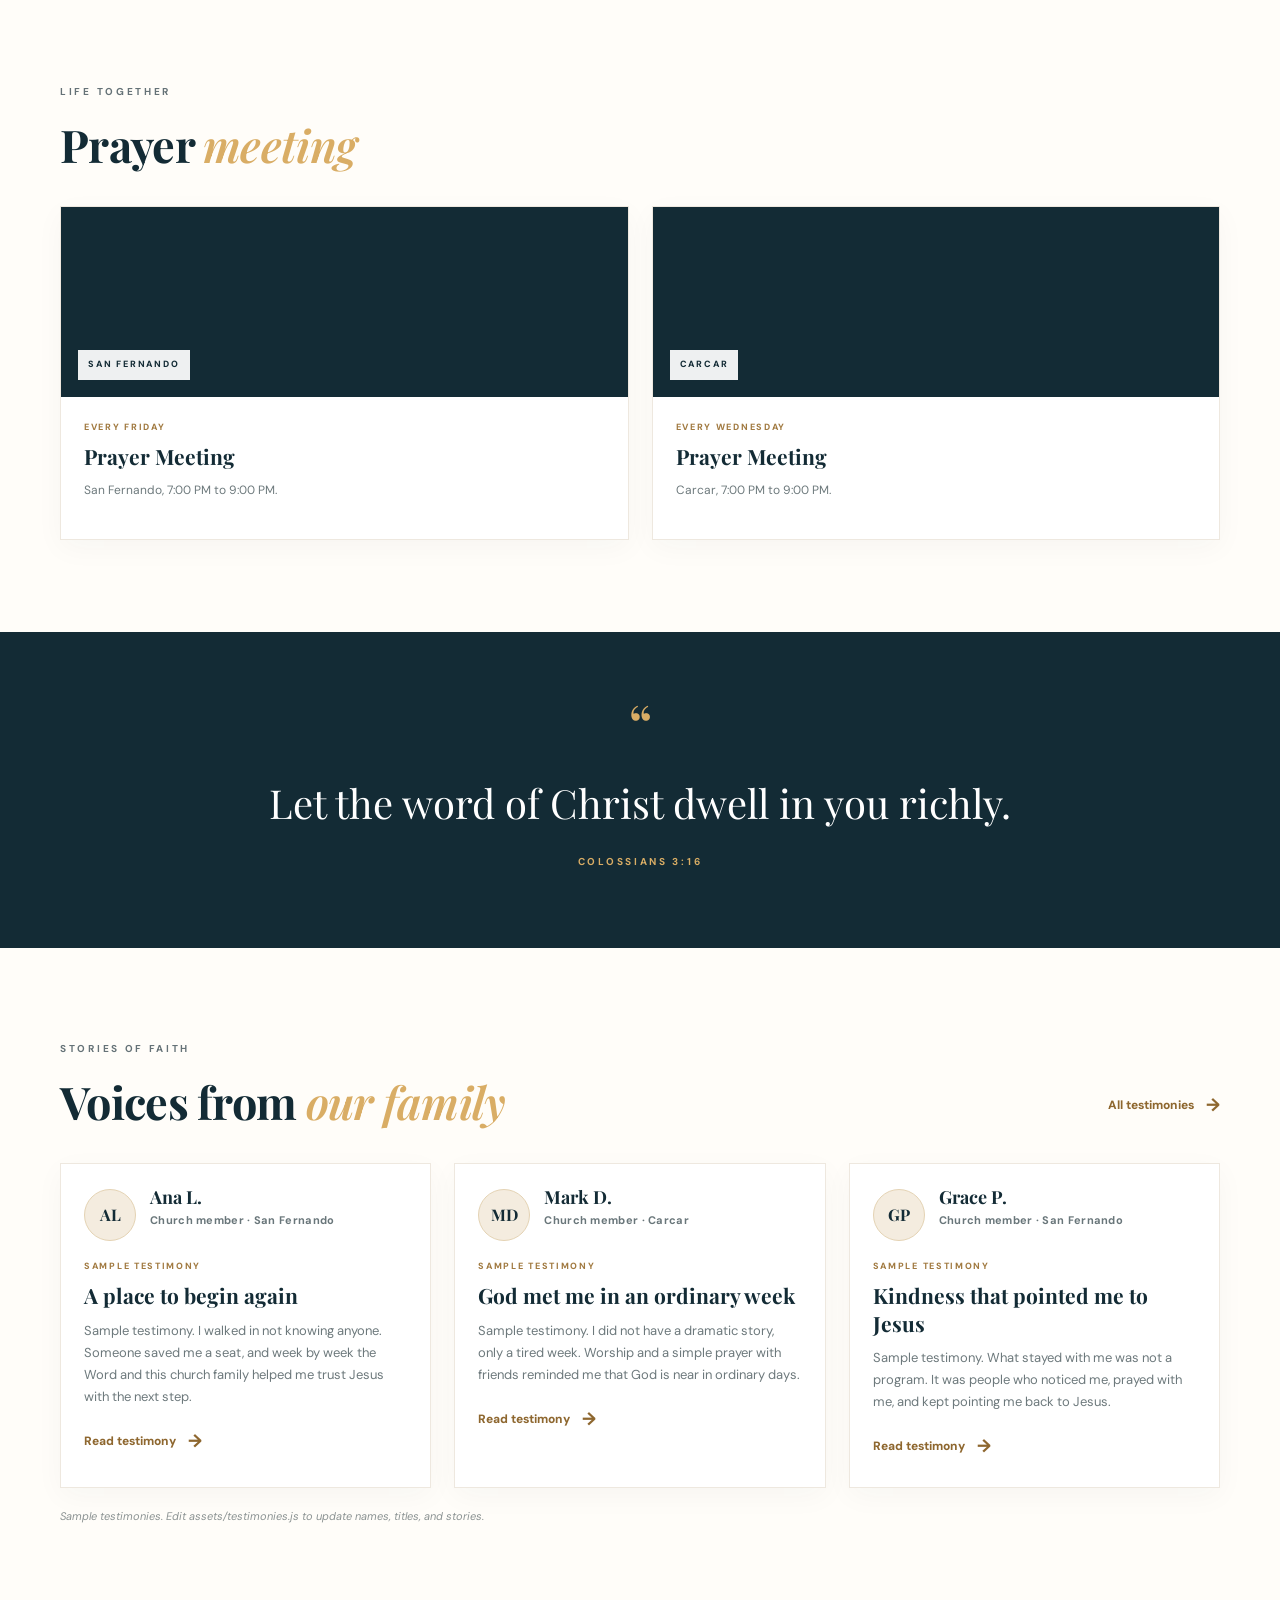
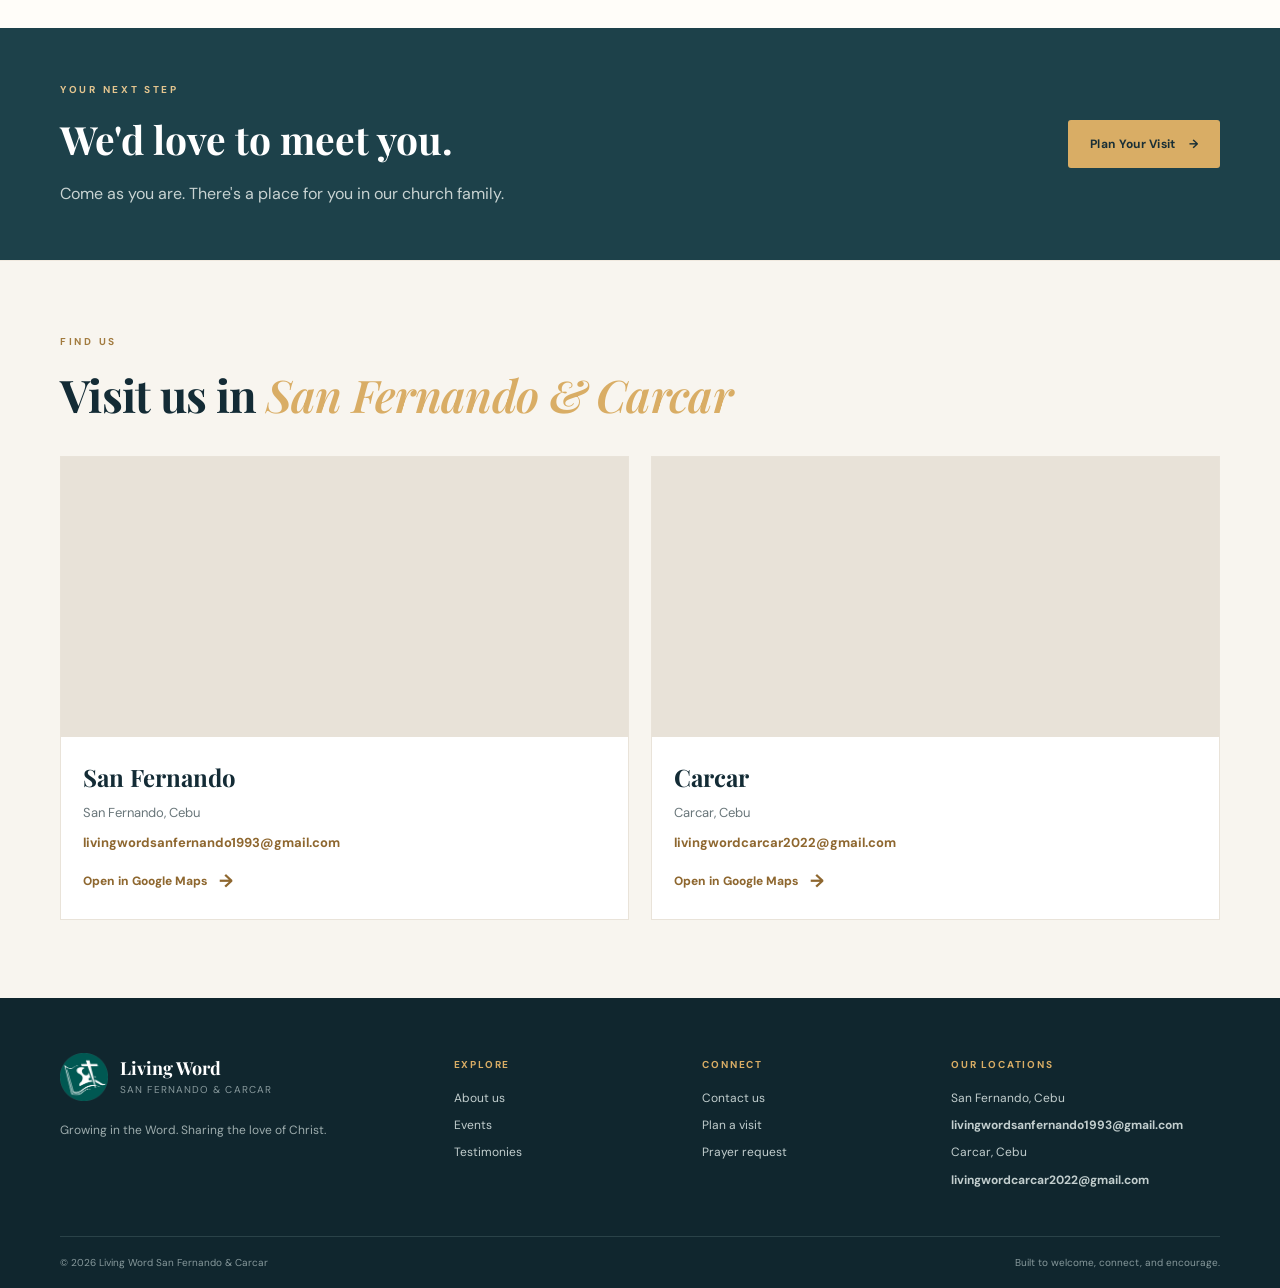
==== commit 68727055: "Add files via upload" ====
--- a/index.html
+++ b/index.html
@@ -6,7 +6,7 @@
   <title>Living Word San Fernando & Carcar | Home</title>
   <link rel="preconnect" href="https://fonts.googleapis.com"><link rel="preconnect" href="https://fonts.gstatic.com" crossorigin>
   <link href="https://fonts.googleapis.com/css2?family=DM+Sans:wght@400;500;600;700&family=Playfair+Display:wght@600;700;800&display=swap" rel="stylesheet">
-  <link rel="stylesheet" href="assets/style.css">
+  <link rel="icon" href="assets/living-word-logo.png" type="image/png"><link rel="stylesheet" href="assets/style.css">
 </head>
 <body>
 <header class="site-header"><div class="container nav-wrap">
--- a/assets/style.css
+++ b/assets/style.css
@@ -1 +1 @@
- :root{--navy:#132b35;--navy2:#1d3e47;--gold:#d9ad65;--cream:#f8f5ef;--paper:#fffdf9;--ink:#243238;--muted:#69767a;--line:#e9e3d9;--serif:"Playfair Display",Georgia,serif;--sans:"DM Sans",Arial,sans-serif}*{box-sizing:border-box}html{scroll-behavior:smooth}body{margin:0;background:var(--paper);color:var(--ink);font-family:var(--sans);line-height:1.7}a{color:inherit;text-decoration:none}img{max-width:100%}.container{width:min(1160px,calc(100% - 44px));margin:0 auto}.site-header{height:84px;background:#fffdf9f2;backdrop-filter:blur(14px);border-bottom:1px solid #ece7df;position:sticky;top:0;z-index:20}.nav-wrap{height:100%;display:flex;align-items:center;justify-content:space-between;gap:28px}.brand{display:flex;align-items:center;gap:12px;flex-shrink:0}.brand-mark{width:48px;height:48px;object-fit:contain;display:block;flex-shrink:0}.brand strong,.brand small{display:block;line-height:1.25}.brand strong{font-family:var(--serif);font-size:18px;color:var(--navy)}.brand small{font-size:10px;letter-spacing:1.1px;text-transform:uppercase;color:#738085;margin-top:4px}.nav-links{display:flex;align-items:center;gap:27px;font-size:13px;font-weight:700;color:#506066}.nav-links>a:not(.nav-cta){padding:9px 0;position:relative}.nav-links>a.active,.nav-links>a:hover{color:var(--navy)}.nav-links>a.active:after{content:"";position:absolute;left:0;right:0;bottom:0;height:2px;background:var(--gold)}.nav-cta{padding:12px 18px;background:var(--navy);color:white;border-radius:3px}.nav-cta:hover,.button-dark:hover{background:#244954}.menu-toggle{display:none;border:0;background:none;font-size:26px;color:var(--navy)}.hero{position:relative;min-height:660px;display:flex;align-items:center;background:linear-gradient(90deg,rgba(12,33,41,.94) 0%,rgba(16,43,51,.81) 46%,rgba(19,43,53,.3) 100%),url('hero-worship.jpg') center/cover no-repeat;color:white;overflow:hidden}.hero-shade{position:absolute;inset:0;background:linear-gradient(0deg,rgba(11,28,34,.32),transparent 50%);pointer-events:none}.hero-content{position:relative;padding:90px 0 112px}.eyebrow{font-size:10px;letter-spacing:2.7px;font-weight:700;color:#a27b3f;margin:0 0 17px}.eyebrow.light{color:#e4c58f}.hero h1,.page-hero h1{font-family:var(--serif);font-size:clamp(46px,6vw,76px);line-height:1.08;letter-spacing:-1.8px;margin:0 0 22px;max-width:720px}.hero h1 em,.page-hero h1 em,.welcome h2 em,.section-heading h2 em,.section h2 em,.contact-side h2 em{font-weight:600;color:var(--gold)}.hero-copy{max-width:520px;color:#e0e7e6;font-size:16px;margin-bottom:29px}.hero-actions{display:flex;gap:13px;flex-wrap:wrap}.button{display:inline-flex;align-items:center;justify-content:center;gap:13px;padding:14px 22px;border:0;border-radius:3px;font-family:var(--sans);font-size:12px;font-weight:700;letter-spacing:.3px;cursor:pointer;transition:.2s}.button-gold{background:var(--gold);color:#192f36}.button-gold:hover{background:#e8c58a;transform:translateY(-1px)}.button-outline{border:1px solid #d5dfdd;color:white;background:transparent}.button-outline:hover{background:#ffffff1a}.button-dark{background:var(--navy);color:white}.hero-verse{margin-top:47px;padding-left:14px;border-left:2px solid var(--gold);font-family:var(--serif);font-size:17px;color:#f4eadb}.hero-verse span{font-family:var(--sans);font-size:11px;color:#c6d0cd;margin-left:9px}.hero-badge{position:absolute;bottom:0;right:max(22px,calc((100% - 1160px)/2));display:flex;gap:13px;align-items:center;background:var(--gold);color:#1c343a;padding:15px 24px;font-size:9px;font-weight:800;letter-spacing:1.8px}.hero-badge b{font-size:15px}.section{padding:92px 0}.two-col{display:grid;grid-template-columns:1fr 1fr;gap:80px;align-items:center}.welcome-image{height:435px;position:relative;background:linear-gradient(0deg,rgba(14,39,46,.55),transparent 45%),url('family.jpg') center/cover;border-radius:3px}.image-card:before{content:"";position:absolute;inset:16px -16px -16px 16px;border:1px solid #d8c39f;z-index:-1}.image-caption{position:absolute;bottom:20px;left:23px;color:white;font-size:12px;font-weight:600;letter-spacing:.4px}.caption-dot{display:inline-block;width:7px;height:7px;border-radius:50%;background:var(--gold);margin-right:9px}.welcome-text h2,.section h2,.section-heading h2,.contact-main h2{font-family:var(--serif);font-size:clamp(32px,4vw,45px);line-height:1.2;color:var(--navy);margin:0 0 20px;letter-spacing:-.7px}.welcome-text p:not(.eyebrow),.section p{color:#657277}.welcome-text p{font-size:14px}.text-link{display:inline-flex;gap:12px;align-items:center;color:#8e672f;font-size:12px;font-weight:800;margin-top:12px}.text-link span{font-size:18px;transition:transform .2s}.text-link:hover span{transform:translateX(4px)}.quick-info{background:var(--cream);padding:33px 0;border-top:1px solid #f0e9df;border-bottom:1px solid #f0e9df}.info-grid{display:grid;grid-template-columns:repeat(3,1fr);gap:36px}.info-grid article{display:flex;gap:16px;align-items:flex-start}.info-icon{width:42px;height:42px;flex-shrink:0;display:grid;place-items:center;border:1px solid #d6c29f;color:#9b753c;font-size:20px;border-radius:50%}.info-grid h3,.sunday-grid h3{margin:0 0 4px;font-family:var(--serif);font-size:17px;color:var(--navy)}.info-grid p,.sunday-grid p{margin:0;font-size:12px;color:var(--muted)}.sunday-grid{display:grid;grid-template-columns:1fr 1fr;gap:36px;margin-top:26px;padding-top:26px;border-top:1px solid #eadfce}.sunday-grid article{display:flex;gap:16px;align-items:flex-start}.events-preview,.latest-blog{background:var(--paper)}.section-heading{display:flex;justify-content:space-between;align-items:end;gap:28px;margin-bottom:35px}.section-heading h2{margin:0}.section-heading .text-link{margin-bottom:7px}.cards{display:grid;gap:23px}.cards.three{grid-template-columns:repeat(3,1fr)}.cards-two{grid-template-columns:1fr 1fr}.event-card,.blog-card{background:white;border:1px solid #eee8df;box-shadow:0 8px 28px rgba(25,45,49,.035);transition:transform .25s,box-shadow .25s}.event-card:hover,.blog-card:hover{transform:translateY(-4px);box-shadow:0 15px 35px rgba(25,45,49,.09)}.event-art,.blog-art,.feature-art,.event-row-art{background-size:cover;background-position:center}.event-art{height:190px;display:flex;align-items:end;padding:17px}.event-art span{background:#ffffffed;color:var(--navy);font-size:9px;letter-spacing:1.8px;font-weight:800;padding:7px 10px}.event-video{position:relative;overflow:hidden;background:#132b35}.event-video video{position:absolute;inset:0;width:100%;height:100%;object-fit:cover}.event-video span{position:relative;z-index:1}.art-worship{background-image:linear-gradient(0deg,#132b3570,#132b3510),url('https://images.unsplash.com/photo-1507692049790-de58290a4334?auto=format&fit=crop&w=900&q=80')}.art-community{background-image:linear-gradient(0deg,#132b3560,#132b3510),url('https://images.unsplash.com/photo-1529156069898-49953e39b3ac?auto=format&fit=crop&w=900&q=80')}.art-youth{background-image:linear-gradient(0deg,#132b3560,#132b3510),url('https://images.unsplash.com/photo-1529390079861-591de354faf5?auto=format&fit=crop&w=900&q=80')}.art-bible{background-image:linear-gradient(0deg,#132b3530,#132b3500),url('https://images.unsplash.com/photo-1504052434569-70ad5836ab65?auto=format&fit=crop&w=900&q=80')}.art-prayer{background-image:linear-gradient(0deg,#132b3530,#132b3500),url('https://images.unsplash.com/photo-1470252649378-9c29740c9fa8?auto=format&fit=crop&w=900&q=80')}.art-love{background-image:linear-gradient(0deg,#132b3530,#132b3500),url('https://images.unsplash.com/photo-1511632765486-a01980e01a18?auto=format&fit=crop&w=900&q=80')}.card-body{padding:23px 23px 25px}.card-kicker{color:#a17a41!important;font-size:9px!important;letter-spacing:1.7px;font-weight:800;margin:0 0 8px!important}.card-body h3{font-family:var(--serif);font-size:21px;line-height:1.3;color:var(--navy);margin:0 0 10px}.card-body p:not(.card-kicker){font-size:12px;color:#6d797c;margin:0 0 13px}.card-body .text-link{margin-top:5px}.note{font-size:11px!important;color:#8b9292!important;font-style:italic;margin-top:19px}.scripture-band{background:var(--navy);color:white;padding:68px 0;text-align:center}.scripture-inner{max-width:800px}.quote-mark{font-family:var(--serif);font-size:60px;line-height:.8;color:var(--gold)}.scripture-band blockquote{font-family:var(--serif);font-size:clamp(27px,4vw,40px);margin:12px 0 16px}.scripture-band p{color:var(--gold);font-size:10px;letter-spacing:2.7px;font-weight:700}.visit-cta{background:#1d414a;padding:53px 0;color:white}.cta-inner{display:flex;align-items:center;justify-content:space-between;gap:30px}.cta-inner h2{font-family:var(--serif);font-size:39px;margin:0 0 7px}.cta-inner p:not(.eyebrow){color:#c8d3d2;margin:0}.cta-inner .eyebrow{margin-bottom:8px}.testimony-feature{grid-template-columns:1fr}.testimony-profile{display:flex;align-items:center;gap:14px;margin-bottom:16px}.avatar{width:52px;height:52px;border-radius:50%;display:grid;place-items:center;background:#f4ecdf;color:var(--navy);border:1px solid #e4d3b4;font-family:var(--serif);font-weight:700;font-size:16px;object-fit:cover}.avatar-lg{width:84px;height:84px;font-size:26px}.profile-meta{margin:0}.profile-meta strong{display:block;font-family:var(--serif);color:var(--navy);font-size:18px;line-height:1.2}.profile-meta span{display:block;margin-top:3px;font-size:11px;font-weight:700;letter-spacing:.3px;color:var(--muted)}.testimony-text{font-size:13px!important}#testimony-feature{scroll-margin-top:96px}.testimony-card[role="button"]{cursor:pointer}.testimony-card.is-selected{border-color:var(--gold);box-shadow:0 12px 30px rgba(162,123,63,.16)}.testimony-card[role="button"]:focus-visible{outline:2px solid var(--navy);outline-offset:3px}.campus-maps{background:var(--cream);padding:72px 0 78px;border-top:1px solid #f0e9df}.map-grid{display:grid;grid-template-columns:1fr 1fr;gap:22px}.map-card{background:white;border:1px solid var(--line);overflow:hidden}.map-frame{height:280px;background:#e8e2d8}.map-frame iframe{width:100%;height:100%;border:0;display:block}.map-copy{padding:20px 22px 22px}.map-copy h3{font-family:var(--serif);color:var(--navy);margin:0 0 4px;font-size:24px}.map-copy p{margin:0 0 8px;font-size:13px;color:var(--muted)}.campus-email{display:block;font-size:13px;font-weight:700;color:#8e672f;word-break:break-word}.map-copy .text-link{margin-top:12px}.side-location .campus-email{margin-top:6px;font-size:12px;color:#e4c58f}.location-panel .campus-email{margin-top:6px}.site-footer{background:#10262e;color:#c2cece;padding:55px 0 0}.footer-grid{display:grid;grid-template-columns:1.7fr 1fr 1fr 1.3fr;gap:42px;padding-bottom:39px}.footer-brand strong{color:white}.footer-brand small{color:#9caaaa}.footer-copy{font-size:12px;color:#9dacad;margin-top:19px}.footer-grid h4{font-size:10px;text-transform:uppercase;letter-spacing:1.8px;color:var(--gold);margin:3px 0 15px}.footer-grid>div:not(:first-child) a,.footer-grid>div:not(:first-child) p{display:block;font-size:12px;margin:7px 0;color:#c2cece}.footer-grid small{font-size:10px;color:#899a9d}.footer-bottom{border-top:1px solid #2a4248;padding:17px 0;display:flex;justify-content:space-between;gap:20px;font-size:10px;color:#87999c}.page-hero{background:linear-gradient(90deg,rgba(14,39,47,.96),rgba(14,39,47,.75)),url('hero-worship.jpg') center 45%/cover;color:white;padding:96px 0 100px}.page-hero h1{font-size:clamp(42px,5.6vw,66px);margin-bottom:17px}.page-hero p:not(.eyebrow){color:#d2dcda;max-width:600px;margin:0}.narrow{max-width:800px}.narrow h2{margin-bottom:25px}.narrow p{font-size:15px}.location-panels{display:grid;gap:14px}.location-panel{display:flex;gap:18px;align-items:flex-start;background:var(--cream);padding:25px;border:1px solid var(--line)}.location-panel>span,.side-location>span{font-family:var(--serif);font-size:28px;color:#b28a4d}.location-panel h3,.side-location h3{font-family:var(--serif);color:var(--navy);margin:0;font-size:19px}.location-panel p,.side-location p{margin:4px 0!important;font-size:12px}.location-panel small,.side-location small{font-size:10px;color:#818d8e}.section-intro{max-width:390px;font-size:12px;margin:0}.event-list{display:grid;gap:16px}.event-row{display:grid;grid-template-columns:90px 165px 1fr auto;gap:22px;align-items:center;padding:20px;border:1px solid var(--line);background:white}.date-box{display:flex;flex-direction:column;align-items:center;text-align:center;color:var(--navy);line-height:1.2}.date-box span{font-size:8px;letter-spacing:1px;font-weight:800;color:#9e783f}.date-box strong{font-family:var(--serif);font-size:35px;margin:4px 0}.date-box small{font-size:10px;color:#7c898a}.event-row-art{height:125px}.event-row-copy h3{font-family:var(--serif);font-size:21px;color:var(--navy);margin:0 0 5px}.event-row-copy p:not(.card-kicker){font-size:12px;margin:0 0 8px}.event-meta{font-size:10px;color:#8b9696}.event-row>.text-link{white-space:nowrap}.center-cta{text-align:center;background:var(--cream);padding:42px 20px;margin-top:48px}.center-cta h2{font-size:30px;margin-bottom:8px}.center-cta p{font-size:13px;margin:0 0 17px}.blog-feature{display:grid;grid-template-columns:1.05fr 1fr;gap:0;background:var(--cream);margin-bottom:75px}.feature-art{min-height:365px}.feature-copy{padding:43px;align-self:center}.feature-copy h2{font-family:var(--serif);font-size:36px;color:var(--navy);line-height:1.2;margin:0 0 16px}.feature-copy p:not(.card-kicker){font-size:13px}.blog-heading{scroll-margin-top:110px}.search-wrap{display:flex;align-items:center;gap:9px;border:1px solid var(--line);padding:9px 13px;background:white;color:#9b783f}.search-wrap input{border:0;outline:0;font:inherit;font-size:12px;width:180px}.article-label{display:inline-block;font-size:9px;text-transform:uppercase;letter-spacing:1px;color:#8a9696;border-top:1px solid var(--line);padding-top:9px}.empty-state{text-align:center;padding:40px;color:var(--muted)}.contact-layout{display:grid;grid-template-columns:1.15fr .85fr;gap:55px;align-items:start}.contact-main h2{margin-bottom:14px}.contact-main>p:not(.eyebrow){font-size:13px}.contact-form{margin-top:27px;display:grid;gap:17px}.form-row{display:grid;grid-template-columns:1fr 1fr;gap:15px}.contact-form label{display:grid;gap:7px;font-size:11px;font-weight:700;color:var(--navy)}.contact-form input,.contact-form select,.contact-form textarea{width:100%;padding:13px 14px;border:1px solid #e2ddd4;background:white;border-radius:2px;font:400 12px var(--sans);color:var(--ink);outline-color:#c8a46b}.contact-form textarea{resize:vertical}.contact-form .button{justify-self:start}.form-feedback{font-size:11px!important;color:#8b672f!important;margin:0}.contact-side{background:var(--navy);padding:37px 32px;color:white}.contact-side h2{font-family:var(--serif);font-size:38px;line-height:1.15;margin:0 0 17px;color:#fff}.contact-side>p:not(.eyebrow){font-size:12px;color:#c8d4d3}.side-divider{height:1px;background:#3b555b;margin:27px 0}.side-location{display:flex;gap:15px;margin-bottom:21px}.side-location h3{color:white}.side-location p{color:#d0d9d8}.side-location small{color:#9fb0b0}.side-note{background:#1d3d45;padding:14px;font-size:10px;color:#bdcccc;margin-top:26px}.prayer-box{display:flex;gap:14px;background:var(--cream);padding:19px;margin-top:27px}.prayer-box h3{font-family:var(--serif);font-size:17px;color:var(--navy);margin:0}.prayer-box p{font-size:11px;margin:4px 0 0}.prayer-box .info-icon{width:36px;height:36px}.hidden,[hidden]{display:none!important}@media(max-width:900px){.map-grid{grid-template-columns:1fr}.nav-links{gap:16px}.two-col{gap:45px}.footer-grid{grid-template-columns:1.4fr 1fr 1fr;gap:25px}.footer-grid>div:last-child{grid-column:2/4}.event-row{grid-template-columns:70px 120px 1fr;gap:15px}.event-row>.text-link{grid-column:3;justify-self:start;margin-top:-6px}.event-row-art{height:110px}.contact-layout{gap:30px}}@media(max-width:720px){.campus-maps{padding:52px 0 56px}.map-frame{height:230px}.container{width:min(100% - 34px,560px)}.site-header{height:72px}.brand-mark{width:42px;height:42px}.brand strong{font-size:16px}.brand small{font-size:8px;letter-spacing:.8px}.menu-toggle{display:block}.nav-links{display:none;position:absolute;top:71px;left:0;right:0;background:#fffdf9;padding:15px 24px 23px;border-bottom:1px solid var(--line);box-shadow:0 12px 20px #152c3212;flex-direction:column;align-items:stretch;gap:7px}.nav-links.open{display:flex}.nav-links>a:not(.nav-cta){padding:10px 0}.nav-links>a.active:after{display:none}.nav-cta{text-align:center;margin-top:5px}.hero{min-height:630px;background-position:58% center}.hero-content{padding:76px 0 112px}.hero h1{font-size:48px}.hero-copy{font-size:14px}.hero-verse{font-size:14px;max-width:340px}.hero-verse span{display:block;margin:7px 0 0}.hero-badge{left:17px;right:auto;gap:8px;padding:13px 15px;font-size:8px}.section{padding:65px 0}.two-col{grid-template-columns:1fr;gap:40px}.welcome-image{height:320px;margin-right:13px}.welcome-text h2,.section h2,.section-heading h2,.contact-main h2{font-size:34px}.info-grid,.sunday-grid{grid-template-columns:1fr;gap:23px}.sunday-grid{margin-top:23px;padding-top:23px}.cards.three,.cards-two{grid-template-columns:1fr;gap:17px}.event-art{height:210px}.section-heading{align-items:flex-start;flex-direction:column;gap:10px;margin-bottom:25px}.section-heading .text-link{margin-top:0}.cta-inner{align-items:flex-start;flex-direction:column}.cta-inner h2{font-size:33px}.footer-grid{grid-template-columns:1fr 1fr;gap:27px}.footer-grid>div:last-child{grid-column:auto}.footer-bottom{flex-direction:column;gap:5px}.page-hero{padding:72px 0 75px}.page-hero h1{font-size:45px}.event-row{grid-template-columns:65px 1fr;gap:15px;padding:14px}.date-box{grid-row:span 2}.event-row-art{height:110px}.event-row-copy{grid-column:2}.event-row>.text-link{grid-column:2;margin:0}.event-row-copy h3{font-size:19px}.blog-feature{grid-template-columns:1fr;margin-bottom:50px}.feature-art{min-height:240px}.feature-copy{padding:27px}.feature-copy h2{font-size:31px}.search-wrap{width:100%}.search-wrap input{width:100%}.contact-layout{grid-template-columns:1fr}.contact-side{padding:30px 24px}.form-row{grid-template-columns:1fr}.scripture-band{padding:55px 0}}@keyframes page-in{from{opacity:0}to{opacity:1}}body{animation:page-in .45s ease both}body.page-leave{animation:none;opacity:0;transition:opacity .32s ease}@media(prefers-reduced-motion:reduce){html{scroll-behavior:auto}*,*:before,*:after{transition:none!important;animation:none!important}body{opacity:1}}+ :root{--navy:#132b35;--navy2:#1d3e47;--gold:#d9ad65;--cream:#f8f5ef;--paper:#fffdf9;--ink:#243238;--muted:#69767a;--line:#e9e3d9;--serif:"Playfair Display",Georgia,serif;--sans:"DM Sans",Arial,sans-serif}*{box-sizing:border-box}html{scroll-behavior:smooth}body{margin:0;background:var(--paper);color:var(--ink);font-family:var(--sans);line-height:1.7}a{color:inherit;text-decoration:none}img{max-width:100%}.container{width:min(1160px,calc(100% - 44px));margin:0 auto}.site-header{height:84px;background:#fffdf9f2;backdrop-filter:blur(14px);border-bottom:1px solid #ece7df;position:sticky;top:0;z-index:20}.nav-wrap{height:100%;display:flex;align-items:center;justify-content:space-between;gap:28px}.brand{display:flex;align-items:center;gap:12px;flex-shrink:0}.brand-mark{width:48px;height:48px;object-fit:contain;display:block;flex-shrink:0}.brand strong,.brand small{display:block;line-height:1.25}.brand strong{font-family:var(--serif);font-size:18px;color:var(--navy)}.brand small{font-size:10px;letter-spacing:1.1px;text-transform:uppercase;color:#738085;margin-top:4px}.nav-links{display:flex;align-items:center;gap:27px;font-size:13px;font-weight:700;color:#506066}.nav-links>a:not(.nav-cta){padding:9px 0;position:relative}.nav-links>a.active,.nav-links>a:hover{color:var(--navy)}.nav-links>a.active:after{content:"";position:absolute;left:0;right:0;bottom:0;height:2px;background:var(--gold)}.nav-cta{padding:12px 18px;background:var(--navy);color:white;border-radius:3px}.nav-cta:hover,.button-dark:hover{background:#244954}.menu-toggle{display:none;border:0;background:none;font-size:26px;color:var(--navy)}.hero{position:relative;min-height:660px;display:flex;align-items:center;background:linear-gradient(90deg,rgba(12,33,41,.94) 0%,rgba(16,43,51,.81) 46%,rgba(19,43,53,.3) 100%),url('hero-worship.jpg') center/cover no-repeat;color:white;overflow:hidden}.hero-shade{position:absolute;inset:0;background:linear-gradient(0deg,rgba(11,28,34,.32),transparent 50%);pointer-events:none}.hero-content{position:relative;padding:90px 0 112px}.eyebrow{font-size:10px;letter-spacing:2.7px;font-weight:700;color:#a27b3f;margin:0 0 17px}.eyebrow.light{color:#e4c58f}.hero h1,.page-hero h1{font-family:var(--serif);font-size:clamp(46px,6vw,76px);line-height:1.08;letter-spacing:-1.8px;margin:0 0 22px;max-width:720px}.hero h1 em,.page-hero h1 em,.welcome h2 em,.section-heading h2 em,.section h2 em,.contact-side h2 em{font-weight:600;color:var(--gold)}.hero-copy{max-width:520px;color:#e0e7e6;font-size:16px;margin-bottom:29px}.hero-actions{display:flex;gap:13px;flex-wrap:wrap}.button{display:inline-flex;align-items:center;justify-content:center;gap:13px;padding:14px 22px;border:0;border-radius:3px;font-family:var(--sans);font-size:12px;font-weight:700;letter-spacing:.3px;cursor:pointer;transition:.2s}.button-gold{background:var(--gold);color:#192f36}.button-gold:hover{background:#e8c58a;transform:translateY(-1px)}.button-outline{border:1px solid #d5dfdd;color:white;background:transparent}.button-outline:hover{background:#ffffff1a}.button-dark{background:var(--navy);color:white}.hero-verse{margin-top:47px;padding-left:14px;border-left:2px solid var(--gold);font-family:var(--serif);font-size:17px;color:#f4eadb}.hero-verse span{font-family:var(--sans);font-size:11px;color:#c6d0cd;margin-left:9px}.hero-badge{position:absolute;bottom:0;right:max(22px,calc((100% - 1160px)/2));display:flex;gap:13px;align-items:center;background:var(--gold);color:#1c343a;padding:15px 24px;font-size:9px;font-weight:800;letter-spacing:1.8px}.hero-badge b{font-size:15px}.section{padding:92px 0}.two-col{display:grid;grid-template-columns:1fr 1fr;gap:80px;align-items:center}.welcome-image{height:435px;position:relative;background:linear-gradient(0deg,rgba(14,39,46,.55),transparent 45%),url('family.jpg') center/cover;border-radius:3px}.image-card:before{content:"";position:absolute;inset:16px -16px -16px 16px;border:1px solid #d8c39f;z-index:-1}.image-caption{position:absolute;bottom:20px;left:23px;color:white;font-size:12px;font-weight:600;letter-spacing:.4px}.caption-dot{display:inline-block;width:7px;height:7px;border-radius:50%;background:var(--gold);margin-right:9px}.welcome-text h2,.section h2,.section-heading h2,.contact-main h2{font-family:var(--serif);font-size:clamp(32px,4vw,45px);line-height:1.2;color:var(--navy);margin:0 0 20px;letter-spacing:-.7px}.welcome-text p:not(.eyebrow),.section p{color:#657277}.welcome-text p{font-size:14px}.text-link{display:inline-flex;gap:12px;align-items:center;color:#8e672f;font-size:12px;font-weight:800;margin-top:12px}.text-link span{font-size:18px;transition:transform .2s}.text-link:hover span{transform:translateX(4px)}.quick-info{background:var(--cream);padding:33px 0;border-top:1px solid #f0e9df;border-bottom:1px solid #f0e9df}.info-grid{display:grid;grid-template-columns:repeat(3,1fr);gap:36px}.info-grid article{display:flex;gap:16px;align-items:flex-start}.info-icon{width:42px;height:42px;flex-shrink:0;display:grid;place-items:center;border:1px solid #d6c29f;color:#9b753c;font-size:20px;border-radius:50%}.info-grid h3,.sunday-grid h3{margin:0 0 4px;font-family:var(--serif);font-size:17px;color:var(--navy)}.info-grid p,.sunday-grid p{margin:0;font-size:12px;color:var(--muted)}.sunday-grid{display:flex;justify-content:center;flex-wrap:wrap;gap:28px 80px;margin-top:26px;padding-top:26px;border-top:1px solid #eadfce}.sunday-grid article{display:flex;gap:16px;align-items:flex-start}.events-preview,.latest-blog{background:var(--paper)}.section-heading{display:flex;justify-content:space-between;align-items:end;gap:28px;margin-bottom:35px}.section-heading h2{margin:0}.section-heading .text-link{margin-bottom:7px}.cards{display:grid;gap:23px}.cards.three{grid-template-columns:repeat(3,1fr)}.cards-two{grid-template-columns:1fr 1fr}.event-card,.blog-card{background:white;border:1px solid #eee8df;box-shadow:0 8px 28px rgba(25,45,49,.035);transition:transform .25s,box-shadow .25s}.event-card:hover,.blog-card:hover{transform:translateY(-4px);box-shadow:0 15px 35px rgba(25,45,49,.09)}.event-art,.blog-art,.feature-art,.event-row-art{background-size:cover;background-position:center}.event-art{height:190px;display:flex;align-items:end;padding:17px}.event-art span{background:#ffffffed;color:var(--navy);font-size:9px;letter-spacing:1.8px;font-weight:800;padding:7px 10px}.event-video{position:relative;overflow:hidden;background:#132b35}.event-video video{position:absolute;inset:0;width:100%;height:100%;object-fit:cover}.event-video span{position:relative;z-index:1}.art-worship{background-image:linear-gradient(0deg,#132b3570,#132b3510),url('https://images.unsplash.com/photo-1507692049790-de58290a4334?auto=format&fit=crop&w=900&q=80')}.art-community{background-image:linear-gradient(0deg,#132b3560,#132b3510),url('https://images.unsplash.com/photo-1529156069898-49953e39b3ac?auto=format&fit=crop&w=900&q=80')}.art-youth{background-image:linear-gradient(0deg,#132b3560,#132b3510),url('https://images.unsplash.com/photo-1529390079861-591de354faf5?auto=format&fit=crop&w=900&q=80')}.art-bible{background-image:linear-gradient(0deg,#132b3530,#132b3500),url('https://images.unsplash.com/photo-1504052434569-70ad5836ab65?auto=format&fit=crop&w=900&q=80')}.art-prayer{background-image:linear-gradient(0deg,#132b3530,#132b3500),url('https://images.unsplash.com/photo-1470252649378-9c29740c9fa8?auto=format&fit=crop&w=900&q=80')}.art-love{background-image:linear-gradient(0deg,#132b3530,#132b3500),url('https://images.unsplash.com/photo-1511632765486-a01980e01a18?auto=format&fit=crop&w=900&q=80')}.card-body{padding:23px 23px 25px}.card-kicker{color:#a17a41!important;font-size:9px!important;letter-spacing:1.7px;font-weight:800;margin:0 0 8px!important}.card-body h3{font-family:var(--serif);font-size:21px;line-height:1.3;color:var(--navy);margin:0 0 10px}.card-body p:not(.card-kicker){font-size:12px;color:#6d797c;margin:0 0 13px}.card-body .text-link{margin-top:5px}.note{font-size:11px!important;color:#8b9292!important;font-style:italic;margin-top:19px}.scripture-band{background:var(--navy);color:white;padding:68px 0;text-align:center}.scripture-inner{max-width:800px}.quote-mark{font-family:var(--serif);font-size:60px;line-height:.8;color:var(--gold)}.scripture-band blockquote{font-family:var(--serif);font-size:clamp(27px,4vw,40px);margin:12px 0 16px}.scripture-band p{color:var(--gold);font-size:10px;letter-spacing:2.7px;font-weight:700}.visit-cta{background:#1d414a;padding:53px 0;color:white}.cta-inner{display:flex;align-items:center;justify-content:space-between;gap:30px}.cta-inner h2{font-family:var(--serif);font-size:39px;margin:0 0 7px}.cta-inner p:not(.eyebrow){color:#c8d3d2;margin:0}.cta-inner .eyebrow{margin-bottom:8px}.testimony-feature{grid-template-columns:1fr}.testimony-profile{display:flex;align-items:center;gap:14px;margin-bottom:16px}.avatar{width:52px;height:52px;border-radius:50%;display:grid;place-items:center;background:#f4ecdf;color:var(--navy);border:1px solid #e4d3b4;font-family:var(--serif);font-weight:700;font-size:16px;object-fit:cover}.avatar-lg{width:84px;height:84px;font-size:26px}.profile-meta{margin:0}.profile-meta strong{display:block;font-family:var(--serif);color:var(--navy);font-size:18px;line-height:1.2}.profile-meta span{display:block;margin-top:3px;font-size:11px;font-weight:700;letter-spacing:.3px;color:var(--muted)}.testimony-text{font-size:13px!important}#testimony-feature{scroll-margin-top:96px}.testimony-card[role="button"]{cursor:pointer}.testimony-card.is-selected{border-color:var(--gold);box-shadow:0 12px 30px rgba(162,123,63,.16)}.testimony-card[role="button"]:focus-visible{outline:2px solid var(--navy);outline-offset:3px}.campus-maps{background:var(--cream);padding:72px 0 78px;border-top:1px solid #f0e9df}.map-grid{display:grid;grid-template-columns:1fr 1fr;gap:22px}.map-card{background:white;border:1px solid var(--line);overflow:hidden}.map-frame{height:280px;background:#e8e2d8}.map-frame iframe{width:100%;height:100%;border:0;display:block}.map-copy{padding:20px 22px 22px}.map-copy h3{font-family:var(--serif);color:var(--navy);margin:0 0 4px;font-size:24px}.map-copy p{margin:0 0 8px;font-size:13px;color:var(--muted)}.campus-email{display:block;font-size:13px;font-weight:700;color:#8e672f;word-break:break-word}.map-copy .text-link{margin-top:12px}.side-location .campus-email{margin-top:6px;font-size:12px;color:#e4c58f}.location-panel .campus-email{margin-top:6px}.site-footer{background:#10262e;color:#c2cece;padding:55px 0 0}.footer-grid{display:grid;grid-template-columns:1.7fr 1fr 1fr 1.3fr;gap:42px;padding-bottom:39px}.footer-brand strong{color:white}.footer-brand small{color:#9caaaa}.footer-copy{font-size:12px;color:#9dacad;margin-top:19px}.footer-grid h4{font-size:10px;text-transform:uppercase;letter-spacing:1.8px;color:var(--gold);margin:3px 0 15px}.footer-grid>div:not(:first-child) a,.footer-grid>div:not(:first-child) p{display:block;font-size:12px;margin:7px 0;color:#c2cece}.footer-grid small{font-size:10px;color:#899a9d}.footer-bottom{border-top:1px solid #2a4248;padding:17px 0;display:flex;justify-content:space-between;gap:20px;font-size:10px;color:#87999c}.page-hero{background:linear-gradient(90deg,rgba(14,39,47,.96),rgba(14,39,47,.75)),url('hero-worship.jpg') center 45%/cover;color:white;padding:96px 0 100px}.page-hero h1{font-size:clamp(42px,5.6vw,66px);margin-bottom:17px}.page-hero p:not(.eyebrow){color:#d2dcda;max-width:600px;margin:0}.narrow{max-width:800px}.narrow h2{margin-bottom:25px}.narrow p{font-size:15px}.location-panels{display:grid;gap:14px}.location-panel{display:flex;gap:18px;align-items:flex-start;background:var(--cream);padding:25px;border:1px solid var(--line)}.location-panel>span,.side-location>span{font-family:var(--serif);font-size:28px;color:#b28a4d}.location-panel h3,.side-location h3{font-family:var(--serif);color:var(--navy);margin:0;font-size:19px}.location-panel p,.side-location p{margin:4px 0!important;font-size:12px}.location-panel small,.side-location small{font-size:10px;color:#818d8e}.section-intro{max-width:390px;font-size:12px;margin:0}.event-list{display:grid;gap:16px}.event-row{display:grid;grid-template-columns:90px 165px 1fr auto;gap:22px;align-items:center;padding:20px;border:1px solid var(--line);background:white}.date-box{display:flex;flex-direction:column;align-items:center;text-align:center;color:var(--navy);line-height:1.2}.date-box span{font-size:8px;letter-spacing:1px;font-weight:800;color:#9e783f}.date-box strong{font-family:var(--serif);font-size:35px;margin:4px 0}.date-box small{font-size:10px;color:#7c898a}.event-row-art{height:125px}.event-row-copy h3{font-family:var(--serif);font-size:21px;color:var(--navy);margin:0 0 5px}.event-row-copy p:not(.card-kicker){font-size:12px;margin:0 0 8px}.event-meta{font-size:10px;color:#8b9696}.event-row>.text-link{white-space:nowrap}.center-cta{text-align:center;background:var(--cream);padding:42px 20px;margin-top:48px}.center-cta h2{font-size:30px;margin-bottom:8px}.center-cta p{font-size:13px;margin:0 0 17px}.blog-feature{display:grid;grid-template-columns:1.05fr 1fr;gap:0;background:var(--cream);margin-bottom:75px}.feature-art{min-height:365px}.feature-copy{padding:43px;align-self:center}.feature-copy h2{font-family:var(--serif);font-size:36px;color:var(--navy);line-height:1.2;margin:0 0 16px}.feature-copy p:not(.card-kicker){font-size:13px}.blog-heading{scroll-margin-top:110px}.search-wrap{display:flex;align-items:center;gap:9px;border:1px solid var(--line);padding:9px 13px;background:white;color:#9b783f}.search-wrap input{border:0;outline:0;font:inherit;font-size:12px;width:180px}.article-label{display:inline-block;font-size:9px;text-transform:uppercase;letter-spacing:1px;color:#8a9696;border-top:1px solid var(--line);padding-top:9px}.empty-state{text-align:center;padding:40px;color:var(--muted)}.contact-layout{display:grid;grid-template-columns:1.15fr .85fr;gap:55px;align-items:start}.contact-main h2{margin-bottom:14px}.contact-main>p:not(.eyebrow){font-size:13px}.contact-form{margin-top:27px;display:grid;gap:17px}.form-row{display:grid;grid-template-columns:1fr 1fr;gap:15px}.contact-form label{display:grid;gap:7px;font-size:11px;font-weight:700;color:var(--navy)}.contact-form input,.contact-form select,.contact-form textarea{width:100%;padding:13px 14px;border:1px solid #e2ddd4;background:white;border-radius:2px;font:400 12px var(--sans);color:var(--ink);outline-color:#c8a46b}.contact-form textarea{resize:vertical}.contact-form .button{justify-self:start}.form-feedback{font-size:11px!important;color:#8b672f!important;margin:0}.contact-side{background:var(--navy);padding:37px 32px;color:white}.contact-side h2{font-family:var(--serif);font-size:38px;line-height:1.15;margin:0 0 17px;color:#fff}.contact-side>p:not(.eyebrow){font-size:12px;color:#c8d4d3}.side-divider{height:1px;background:#3b555b;margin:27px 0}.side-location{display:flex;gap:15px;margin-bottom:21px}.side-location h3{color:white}.side-location p{color:#d0d9d8}.side-location small{color:#9fb0b0}.side-note{background:#1d3d45;padding:14px;font-size:10px;color:#bdcccc;margin-top:26px}.prayer-box{display:flex;gap:14px;background:var(--cream);padding:19px;margin-top:27px}.prayer-box h3{font-family:var(--serif);font-size:17px;color:var(--navy);margin:0}.prayer-box p{font-size:11px;margin:4px 0 0}.prayer-box .info-icon{width:36px;height:36px}.hidden,[hidden]{display:none!important}@media(max-width:900px){.map-grid{grid-template-columns:1fr}.nav-links{gap:16px}.two-col{gap:45px}.footer-grid{grid-template-columns:1.4fr 1fr 1fr;gap:25px}.footer-grid>div:last-child{grid-column:2/4}.event-row{grid-template-columns:70px 120px 1fr;gap:15px}.event-row>.text-link{grid-column:3;justify-self:start;margin-top:-6px}.event-row-art{height:110px}.contact-layout{gap:30px}}@media(max-width:720px){.campus-maps{padding:52px 0 56px}.map-frame{height:230px}.container{width:min(100% - 34px,560px)}.site-header{height:72px}.brand-mark{width:42px;height:42px}.brand strong{font-size:16px}.brand small{font-size:8px;letter-spacing:.8px}.menu-toggle{display:block}.nav-links{display:none;position:absolute;top:71px;left:0;right:0;background:#fffdf9;padding:15px 24px 23px;border-bottom:1px solid var(--line);box-shadow:0 12px 20px #152c3212;flex-direction:column;align-items:stretch;gap:7px}.nav-links.open{display:flex}.nav-links>a:not(.nav-cta){padding:10px 0}.nav-links>a.active:after{display:none}.nav-cta{text-align:center;margin-top:5px}.hero{min-height:630px;background-position:58% center}.hero-content{padding:76px 0 112px}.hero h1{font-size:48px}.hero-copy{font-size:14px}.hero-verse{font-size:14px;max-width:340px}.hero-verse span{display:block;margin:7px 0 0}.hero-badge{left:17px;right:auto;gap:8px;padding:13px 15px;font-size:8px}.section{padding:65px 0}.two-col{grid-template-columns:1fr;gap:40px}.welcome-image{height:320px;margin-right:13px}.welcome-text h2,.section h2,.section-heading h2,.contact-main h2{font-size:34px}.info-grid{grid-template-columns:1fr;gap:23px}.sunday-grid{flex-direction:column;align-items:center;gap:23px;margin-top:23px;padding-top:23px}.cards.three,.cards-two{grid-template-columns:1fr;gap:17px}.event-art{height:210px}.section-heading{align-items:flex-start;flex-direction:column;gap:10px;margin-bottom:25px}.section-heading .text-link{margin-top:0}.cta-inner{align-items:flex-start;flex-direction:column}.cta-inner h2{font-size:33px}.footer-grid{grid-template-columns:1fr 1fr;gap:27px}.footer-grid>div:last-child{grid-column:auto}.footer-bottom{flex-direction:column;gap:5px}.page-hero{padding:72px 0 75px}.page-hero h1{font-size:45px}.event-row{grid-template-columns:65px 1fr;gap:15px;padding:14px}.date-box{grid-row:span 2}.event-row-art{height:110px}.event-row-copy{grid-column:2}.event-row>.text-link{grid-column:2;margin:0}.event-row-copy h3{font-size:19px}.blog-feature{grid-template-columns:1fr;margin-bottom:50px}.feature-art{min-height:240px}.feature-copy{padding:27px}.feature-copy h2{font-size:31px}.search-wrap{width:100%}.search-wrap input{width:100%}.contact-layout{grid-template-columns:1fr}.contact-side{padding:30px 24px}.form-row{grid-template-columns:1fr}.scripture-band{padding:55px 0}}@keyframes page-in{from{opacity:0}to{opacity:1}}body{animation:page-in .45s ease both}body.page-leave{animation:none;opacity:0;transition:opacity .32s ease}@media(prefers-reduced-motion:reduce){html{scroll-behavior:auto}*,*:before,*:after{transition:none!important;animation:none!important}body{opacity:1}}
